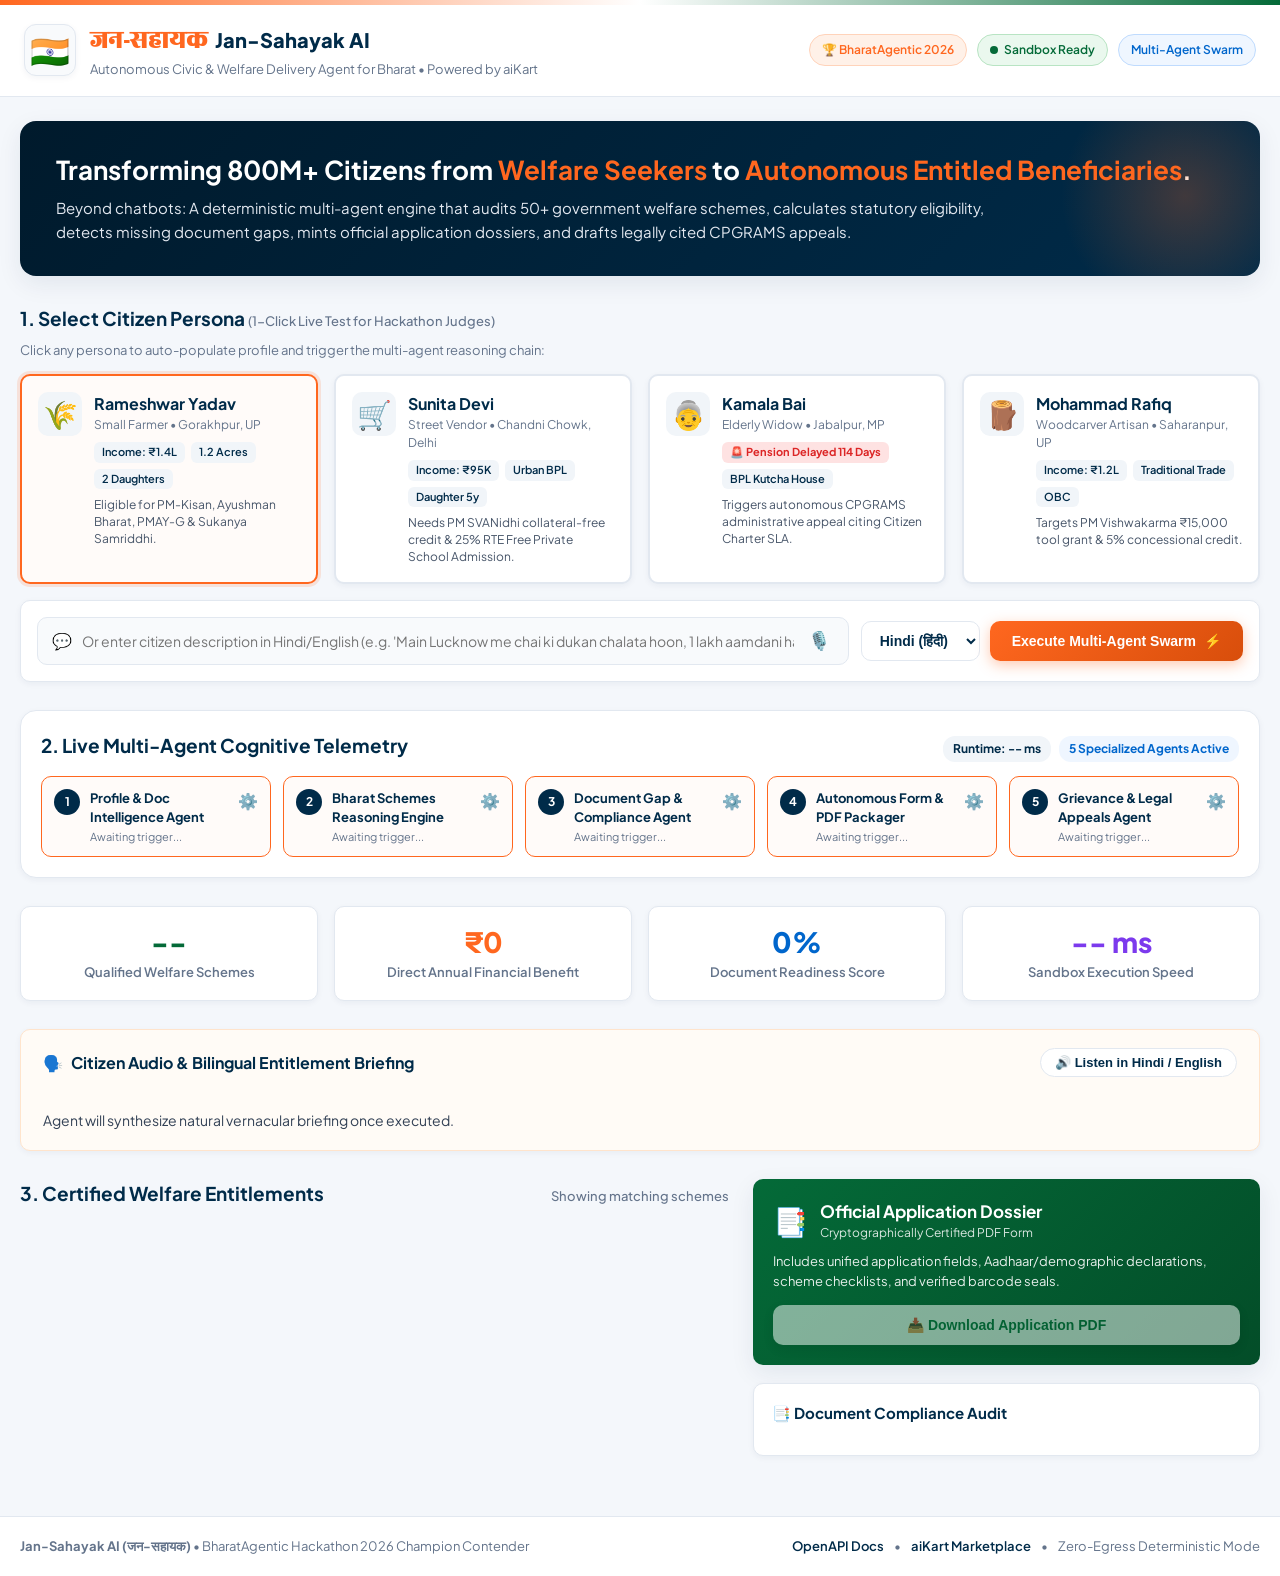
==== static/index.html @ ef77493a "Initial commit: Jan-Sahayak AI - BharatAgentic Hackathon 2026 Champion Submission" ====
<!DOCTYPE html>
<html lang="en">
<head>
  <meta charset="UTF-8" />
  <meta name="viewport" content="width=device-width, initial-scale=1.0" />
  <title>Jan-Sahayak AI (जन-सहायक) — Autonomous Civic & Welfare Agent</title>
  <link rel="preconnect" href="https://fonts.googleapis.com">
  <link rel="preconnect" href="https://fonts.gstatic.com" crossorigin>
  <link href="https://fonts.googleapis.com/css2?family=Plus+Jakarta+Sans:wght@300;400;500;600;700;800&family=Rozha+One&display=swap" rel="stylesheet">
  <link rel="stylesheet" href="/static/style.css" />
</head>
<body>
  <!-- Sovereign Top Banner -->
  <div class="tricolor-strip"></div>
  
  <header class="app-header">
    <div class="header-container">
      <div class="brand">
        <div class="emblem-badge">🇮🇳</div>
        <div>
          <div class="brand-title">
            <span class="hindi-highlight">जन-सहायक</span>
            <span class="eng-highlight">Jan-Sahayak AI</span>
          </div>
          <p class="brand-subtitle">Autonomous Civic & Welfare Delivery Agent for Bharat • Powered by aiKart</p>
        </div>
      </div>

      <div class="header-badges">
        <span class="badge badge-accent">🏆 BharatAgentic 2026</span>
        <span class="badge badge-success"><span class="dot-pulse"></span> Sandbox Ready</span>
        <span class="badge badge-outline">Multi-Agent Swarm</span>
      </div>
    </div>
  </header>

  <main class="main-container">
    <!-- Top Hero Banner -->
    <section class="hero-section">
      <div class="hero-content">
        <h1>Transforming 800M+ Citizens from <em>Welfare Seekers</em> to <em>Autonomous Entitled Beneficiaries</em>.</h1>
        <p>Beyond chatbots: A deterministic multi-agent engine that audits 50+ government welfare schemes, calculates statutory eligibility, detects missing document gaps, mints official application dossiers, and drafts legally cited CPGRAMS appeals.</p>
      </div>
    </section>

    <!-- Interactive Persona Selector Deck -->
    <section class="persona-section">
      <div class="section-title-wrap">
        <h2>1. Select Citizen Persona <span class="sub-label">(1-Click Live Test for Hackathon Judges)</span></h2>
        <span class="hint">Click any persona to auto-populate profile and trigger the multi-agent reasoning chain:</span>
      </div>

      <div class="persona-grid" id="personaGrid">
        <div class="persona-card active" data-id="rameshwar_farmer">
          <div class="persona-icon">🌾</div>
          <div class="persona-info">
            <div class="persona-name">Rameshwar Yadav</div>
            <div class="persona-meta">Small Farmer • Gorakhpur, UP</div>
            <div class="persona-tags">
              <span class="tag">Income: ₹1.4L</span>
              <span class="tag">1.2 Acres</span>
              <span class="tag">2 Daughters</span>
            </div>
            <p class="persona-desc">Eligible for PM-Kisan, Ayushman Bharat, PMAY-G & Sukanya Samriddhi.</p>
          </div>
        </div>

        <div class="persona-card" data-id="sunita_street_vendor">
          <div class="persona-icon">🛒</div>
          <div class="persona-info">
            <div class="persona-name">Sunita Devi</div>
            <div class="persona-meta">Street Vendor • Chandni Chowk, Delhi</div>
            <div class="persona-tags">
              <span class="tag">Income: ₹95K</span>
              <span class="tag">Urban BPL</span>
              <span class="tag">Daughter 5y</span>
            </div>
            <p class="persona-desc">Needs PM SVANidhi collateral-free credit & 25% RTE Free Private School Admission.</p>
          </div>
        </div>

        <div class="persona-card" data-id="kamala_widow">
          <div class="persona-icon">👵</div>
          <div class="persona-info">
            <div class="persona-name">Kamala Bai</div>
            <div class="persona-meta">Elderly Widow • Jabalpur, MP</div>
            <div class="persona-tags">
              <span class="tag alert-tag">🚨 Pension Delayed 114 Days</span>
              <span class="tag">BPL Kutcha House</span>
            </div>
            <p class="persona-desc">Triggers autonomous CPGRAMS administrative appeal citing Citizen Charter SLA.</p>
          </div>
        </div>

        <div class="persona-card" data-id="rafiq_artisan">
          <div class="persona-icon">🪵</div>
          <div class="persona-info">
            <div class="persona-name">Mohammad Rafiq</div>
            <div class="persona-meta">Woodcarver Artisan • Saharanpur, UP</div>
            <div class="persona-tags">
              <span class="tag">Income: ₹1.2L</span>
              <span class="tag">Traditional Trade</span>
              <span class="tag">OBC</span>
            </div>
            <p class="persona-desc">Targets PM Vishwakarma ₹15,000 tool grant & 5% concessional credit.</p>
          </div>
        </div>
      </div>

      <!-- Custom Query Bar -->
      <div class="custom-query-box">
        <div class="custom-input-wrap">
          <span class="input-icon">💬</span>
          <input type="text" id="customQueryInput" placeholder="Or enter citizen description in Hindi/English (e.g. 'Main Lucknow me chai ki dukan chalata hoon, 1 lakh aamdani hai...')" />
          <button id="voiceBtn" class="voice-btn" title="Speak in Hindi/English">🎙️</button>
        </div>
        <div class="action-btn-group">
          <select id="langSelect" class="lang-select">
            <option value="Hindi">Hindi (हिंदी)</option>
            <option value="English">English</option>
          </select>
          <button id="launchBtn" class="launch-btn">
            <span class="btn-text">Execute Multi-Agent Swarm</span>
            <span class="btn-icon">⚡</span>
          </button>
        </div>
      </div>
    </section>

    <!-- Real-time Agent Execution Visualizer -->
    <section class="agent-trace-section" id="traceSection">
      <div class="section-title-wrap">
        <h2>2. Live Multi-Agent Cognitive Telemetry</h2>
        <div class="trace-meta">
          <span id="runtimeBadge" class="runtime-badge">Runtime: -- ms</span>
          <span id="agentsCountBadge" class="runtime-badge badge-blue">5 Specialized Agents Active</span>
        </div>
      </div>

      <div class="agent-pipeline" id="agentPipeline">
        <div class="pipeline-step" id="step-1">
          <div class="step-num">1</div>
          <div class="step-body">
            <div class="step-title">Profile & Doc Intelligence Agent</div>
            <div class="step-desc">Awaiting trigger...</div>
          </div>
          <div class="step-status">⏳</div>
        </div>

        <div class="pipeline-step" id="step-2">
          <div class="step-num">2</div>
          <div class="step-body">
            <div class="step-title">Bharat Schemes Reasoning Engine</div>
            <div class="step-desc">Awaiting trigger...</div>
          </div>
          <div class="step-status">⏳</div>
        </div>

        <div class="pipeline-step" id="step-3">
          <div class="step-num">3</div>
          <div class="step-body">
            <div class="step-title">Document Gap & Compliance Agent</div>
            <div class="step-desc">Awaiting trigger...</div>
          </div>
          <div class="step-status">⏳</div>
        </div>

        <div class="pipeline-step" id="step-4">
          <div class="step-num">4</div>
          <div class="step-body">
            <div class="step-title">Autonomous Form & PDF Packager</div>
            <div class="step-desc">Awaiting trigger...</div>
          </div>
          <div class="step-status">⏳</div>
        </div>

        <div class="pipeline-step" id="step-5">
          <div class="step-num">5</div>
          <div class="step-body">
            <div class="step-title">Grievance & Legal Appeals Agent</div>
            <div class="step-desc">Awaiting trigger...</div>
          </div>
          <div class="step-status">⏳</div>
        </div>
      </div>
    </section>

    <!-- Key Metrics Ribbon -->
    <section class="metrics-ribbon" id="metricsRibbon">
      <div class="metric-card">
        <div class="metric-val text-green" id="metricSchemes">--</div>
        <div class="metric-lbl">Qualified Welfare Schemes</div>
      </div>
      <div class="metric-card">
        <div class="metric-val text-saffron" id="metricBenefits">₹0</div>
        <div class="metric-lbl">Direct Annual Financial Benefit</div>
      </div>
      <div class="metric-card">
        <div class="metric-val text-blue" id="metricReadiness">0%</div>
        <div class="metric-lbl">Document Readiness Score</div>
      </div>
      <div class="metric-card">
        <div class="metric-val text-purple" id="metricSpeed">-- ms</div>
        <div class="metric-lbl">Sandbox Execution Speed</div>
      </div>
    </section>

    <!-- Vernacular Audio & Summary Box -->
    <section class="summary-section" id="summarySection">
      <div class="summary-header">
        <div class="summary-title-wrap">
          <span class="summary-icon">🗣️</span>
          <h3>Citizen Audio & Bilingual Entitlement Briefing</h3>
        </div>
        <div class="audio-controls">
          <button id="speakBtn" class="speak-btn">🔊 Listen in Hindi / English</button>
        </div>
      </div>
      <div class="summary-body" id="summaryText">
        Agent will synthesize natural vernacular briefing once executed.
      </div>
    </section>

    <!-- Results Section: Schemes, Documents, and Dossier Action -->
    <section class="results-section" id="resultsSection">
      <!-- Left Column: Qualified Schemes -->
      <div class="results-left">
        <div class="section-title-wrap">
          <h2>3. Certified Welfare Entitlements</h2>
          <span class="sub-label" id="schemesFoundLabel">Showing matching schemes</span>
        </div>
        <div class="schemes-list" id="schemesList">
          <!-- Dynamic Scheme Cards injected here -->
        </div>
      </div>

      <!-- Right Column: Document Audit & Actions -->
      <div class="results-right">
        <!-- Official PDF Action Card -->
        <div class="dossier-card">
          <div class="dossier-header">
            <span class="dossier-icon">📑</span>
            <div>
              <h4>Official Application Dossier</h4>
              <p>Cryptographically Certified PDF Form</p>
            </div>
          </div>
          <p class="dossier-desc">Includes unified application fields, Aadhaar/demographic declarations, scheme checklists, and verified barcode seals.</p>
          <button id="downloadPdfBtn" class="download-pdf-btn" disabled>
            <span>📥 Download Application PDF</span>
          </button>
        </div>

        <!-- Document Gap Audit -->
        <div class="doc-audit-card">
          <h4>📑 Document Compliance Audit</h4>
          <div id="docAuditList" class="doc-audit-list">
            <!-- Dynamic Document rows -->
          </div>
        </div>

        <!-- Grievance Petition Card -->
        <div class="grievance-card" id="grievanceCard" style="display: none;">
          <div class="grievance-head">
            <span class="alert-icon">⚖️</span>
            <div>
              <h4 id="grievanceTitle">Statutory CPGRAMS Appeal</h4>
              <p id="grievanceSub">Citizen Charter Infraction Detected</p>
            </div>
          </div>
          <div class="grievance-content" id="grievanceText"></div>
          <div class="grievance-foot">
            <button id="copyGrievanceBtn" class="copy-btn">📋 Copy Legal Petition</button>
            <a href="https://pgportal.gov.in" target="_blank" class="portal-link">Open CPGRAMS Portal ↗</a>
          </div>
        </div>
      </div>
    </section>
  </main>

  <footer class="app-footer">
    <div class="footer-container">
      <div>
        <strong>Jan-Sahayak AI (जन-सहायक)</strong> • BharatAgentic Hackathon 2026 Champion Contender
      </div>
      <div class="footer-links">
        <a href="/docs" target="_blank">OpenAPI Docs</a>
        <span>•</span>
        <a href="https://aikart.co" target="_blank">aiKart Marketplace</a>
        <span>•</span>
        <span>Zero-Egress Deterministic Mode</span>
      </div>
    </div>
  </footer>

  <script src="/static/app.js"></script>
</body>
</html>
---- static/style.css ----
:root {
  --primary-navy: #002B49;
  --navy-dark: #001A2C;
  --saffron: #FF671F;
  --saffron-hover: #E55715;
  --green: #046A38;
  --green-light: #E8F5E9;
  --blue-accent: #0066CC;
  --bg-main: #F4F7FB;
  --bg-card: #FFFFFF;
  --border-color: #E2E8F0;
  --text-main: #1A202C;
  --text-muted: #64748B;
  --radius-lg: 16px;
  --radius-md: 10px;
  --shadow-sm: 0 2px 6px rgba(0, 43, 73, 0.05);
  --shadow-md: 0 8px 24px rgba(0, 43, 73, 0.08);
  --shadow-lg: 0 16px 36px rgba(0, 43, 73, 0.12);
}

* {
  box-sizing: border-box;
  margin: 0;
  padding: 0;
}

body {
  font-family: 'Plus Jakarta Sans', -apple-system, BlinkMacSystemFont, sans-serif;
  background-color: var(--bg-main);
  color: var(--text-main);
  line-height: 1.5;
  -webkit-font-smoothing: antialiased;
}

/* Sovereign Indian Tricolor Top Strip */
.tricolor-strip {
  height: 5px;
  width: 100%;
  background: linear-gradient(90deg, #FF671F 0%, #FFFFFF 50%, #046A38 100%);
  position: sticky;
  top: 0;
  z-index: 100;
}

/* App Header */
.app-header {
  background: #FFFFFF;
  border-bottom: 1px solid var(--border-color);
  padding: 16px 24px;
}

.header-container {
  max-width: 1280px;
  margin: 0 auto;
  display: flex;
  justify-content: space-between;
  align-items: center;
  flex-wrap: wrap;
  gap: 16px;
}

.brand {
  display: flex;
  align-items: center;
  gap: 14px;
}

.emblem-badge {
  font-size: 32px;
  background: #F8FAFC;
  width: 52px;
  height: 52px;
  border-radius: 12px;
  display: flex;
  align-items: center;
  justify-content: center;
  border: 1px solid var(--border-color);
  box-shadow: var(--shadow-sm);
}

.brand-title {
  display: flex;
  align-items: baseline;
  gap: 8px;
}

.hindi-highlight {
  font-family: 'Rozha One', serif;
  font-size: 26px;
  color: var(--saffron);
  font-weight: 700;
}

.eng-highlight {
  font-size: 20px;
  font-weight: 800;
  color: var(--primary-navy);
}

.brand-subtitle {
  font-size: 13px;
  color: var(--text-muted);
}

.header-badges {
  display: flex;
  gap: 10px;
  align-items: center;
}

.badge {
  font-size: 12px;
  font-weight: 600;
  padding: 6px 12px;
  border-radius: 20px;
  display: inline-flex;
  align-items: center;
  gap: 6px;
}

.badge-accent {
  background: #FFF1E8;
  color: var(--saffron);
  border: 1px solid #FFD3BA;
}

.badge-success {
  background: #EAF8EE;
  color: var(--green);
  border: 1px solid #B8E4C3;
}

.badge-outline {
  background: #EFF6FF;
  color: var(--blue-accent);
  border: 1px solid #BFDBFE;
}

.dot-pulse {
  width: 8px;
  height: 8px;
  border-radius: 50%;
  background: var(--green);
  display: inline-block;
  animation: pulse 1.8s infinite;
}

@keyframes pulse {
  0% { transform: scale(0.9); opacity: 0.7; }
  50% { transform: scale(1.3); opacity: 1; }
  100% { transform: scale(0.9); opacity: 0.7; }
}

/* Layout */
.main-container {
  max-width: 1280px;
  margin: 24px auto 60px;
  padding: 0 20px;
  display: flex;
  flex-direction: column;
  gap: 28px;
}

/* Hero Section */
.hero-section {
  background: linear-gradient(135deg, var(--navy-dark) 0%, var(--primary-navy) 100%);
  color: #FFFFFF;
  padding: 32px 36px;
  border-radius: var(--radius-lg);
  box-shadow: var(--shadow-md);
  position: relative;
  overflow: hidden;
}

.hero-section::after {
  content: "";
  position: absolute;
  top: -50px;
  right: -50px;
  width: 250px;
  height: 250px;
  background: radial-gradient(circle, rgba(255, 103, 31, 0.25) 0%, transparent 70%);
  border-radius: 50%;
}

.hero-content h1 {
  font-size: 26px;
  font-weight: 700;
  margin-bottom: 10px;
  line-height: 1.3;
}

.hero-content h1 em {
  font-style: normal;
  color: var(--saffron);
}

.hero-content p {
  font-size: 15px;
  color: #E2E8F0;
  max-width: 950px;
  line-height: 1.6;
}

/* Section Header */
.section-title-wrap {
  display: flex;
  justify-content: space-between;
  align-items: baseline;
  margin-bottom: 14px;
  flex-wrap: wrap;
  gap: 8px;
}

.section-title-wrap h2 {
  font-size: 19px;
  font-weight: 700;
  color: var(--primary-navy);
}

.sub-label {
  font-size: 13px;
  font-weight: 500;
  color: var(--text-muted);
}

.hint {
  width: 100%;
  font-size: 13px;
  color: var(--text-muted);
}

/* Persona Grid */
.persona-grid {
  display: grid;
  grid-template-columns: repeat(auto-fit, minmax(270px, 1fr));
  gap: 16px;
  margin-bottom: 16px;
}

.persona-card {
  background: var(--bg-card);
  border: 2px solid var(--border-color);
  border-radius: var(--radius-md);
  padding: 16px;
  cursor: pointer;
  transition: all 0.2s ease-in-out;
  display: flex;
  gap: 12px;
  box-shadow: var(--shadow-sm);
}

.persona-card:hover {
  transform: translateY(-2px);
  border-color: var(--saffron);
  box-shadow: var(--shadow-md);
}

.persona-card.active {
  border-color: var(--saffron);
  background: #FFFBF9;
  box-shadow: 0 0 0 3px rgba(255, 103, 31, 0.15);
}

.persona-icon {
  font-size: 28px;
  width: 44px;
  height: 44px;
  background: #F1F5F9;
  border-radius: 10px;
  display: flex;
  align-items: center;
  justify-content: center;
  flex-shrink: 0;
}

.persona-info {
  flex: 1;
}

.persona-name {
  font-size: 16px;
  font-weight: 700;
  color: var(--primary-navy);
}

.persona-meta {
  font-size: 12px;
  color: var(--text-muted);
  margin-bottom: 8px;
}

.persona-tags {
  display: flex;
  flex-wrap: wrap;
  gap: 6px;
  margin-bottom: 8px;
}

.tag {
  background: #F1F5F9;
  color: var(--primary-navy);
  font-size: 11px;
  font-weight: 600;
  padding: 2px 8px;
  border-radius: 6px;
}

.alert-tag {
  background: #FEE2E2;
  color: #DC2626;
  font-weight: 700;
}

.persona-desc {
  font-size: 12px;
  color: #475569;
  line-height: 1.4;
}

/* Custom Query Bar */
.custom-query-box {
  background: var(--bg-card);
  padding: 16px;
  border-radius: var(--radius-md);
  border: 1px solid var(--border-color);
  box-shadow: var(--shadow-sm);
  display: flex;
  flex-wrap: wrap;
  gap: 12px;
  align-items: center;
}

.custom-input-wrap {
  flex: 1;
  display: flex;
  align-items: center;
  background: #F8FAFC;
  border: 1px solid var(--border-color);
  border-radius: var(--radius-md);
  padding: 8px 14px;
  gap: 10px;
}

.custom-input-wrap input {
  border: none;
  background: transparent;
  width: 100%;
  font-size: 14px;
  outline: none;
  font-family: inherit;
}

.voice-btn {
  background: none;
  border: none;
  font-size: 18px;
  cursor: pointer;
  padding: 4px;
  border-radius: 6px;
}

.voice-btn:hover {
  background: #E2E8F0;
}

.action-btn-group {
  display: flex;
  gap: 10px;
}

.lang-select {
  padding: 10px 14px;
  font-size: 14px;
  font-weight: 600;
  border: 1px solid var(--border-color);
  border-radius: var(--radius-md);
  background: #FFFFFF;
  color: var(--primary-navy);
  cursor: pointer;
}

.launch-btn {
  background: linear-gradient(135deg, var(--saffron) 0%, #D84E0B 100%);
  color: #FFFFFF;
  border: none;
  padding: 10px 22px;
  font-size: 14px;
  font-weight: 700;
  border-radius: var(--radius-md);
  cursor: pointer;
  display: flex;
  align-items: center;
  gap: 8px;
  box-shadow: 0 4px 14px rgba(255, 103, 31, 0.35);
  transition: all 0.2s ease;
}

.launch-btn:hover {
  transform: translateY(-1px);
  box-shadow: 0 6px 18px rgba(255, 103, 31, 0.45);
}

/* Agent Pipeline Visualizer */
.agent-trace-section {
  background: var(--bg-card);
  padding: 20px;
  border-radius: var(--radius-lg);
  border: 1px solid var(--border-color);
  box-shadow: var(--shadow-sm);
}

.trace-meta {
  display: flex;
  gap: 8px;
}

.runtime-badge {
  background: #F1F5F9;
  color: var(--primary-navy);
  font-size: 12px;
  font-weight: 700;
  padding: 4px 10px;
  border-radius: 12px;
}

.badge-blue {
  background: #EFF6FF;
  color: var(--blue-accent);
}

.agent-pipeline {
  display: grid;
  grid-template-columns: repeat(auto-fit, minmax(210px, 1fr));
  gap: 12px;
}

.pipeline-step {
  background: #F8FAFC;
  border: 1px solid var(--border-color);
  border-radius: var(--radius-md);
  padding: 12px;
  display: flex;
  align-items: flex-start;
  gap: 10px;
  transition: all 0.2s ease;
}

.pipeline-step.step-completed {
  border-color: #B8E4C3;
  background: #F4FBF6;
}

.pipeline-step.step-running {
  border-color: var(--saffron);
  background: #FFFBF9;
  animation: glow 1.2s infinite alternate;
}

@keyframes glow {
  from { box-shadow: 0 0 2px rgba(255, 103, 31, 0.2); }
  to { box-shadow: 0 0 8px rgba(255, 103, 31, 0.5); }
}

.step-num {
  width: 26px;
  height: 26px;
  background: var(--primary-navy);
  color: #FFFFFF;
  font-size: 12px;
  font-weight: 700;
  border-radius: 50%;
  display: flex;
  align-items: center;
  justify-content: center;
  flex-shrink: 0;
}

.pipeline-step.step-completed .step-num {
  background: var(--green);
}

.step-body {
  flex: 1;
}

.step-title {
  font-size: 13px;
  font-weight: 700;
  color: var(--primary-navy);
}

.step-desc {
  font-size: 11px;
  color: var(--text-muted);
  line-height: 1.3;
  margin-top: 2px;
}

.step-status {
  font-size: 16px;
}

/* Metrics Ribbon */
.metrics-ribbon {
  display: grid;
  grid-template-columns: repeat(auto-fit, minmax(220px, 1fr));
  gap: 16px;
}

.metric-card {
  background: var(--bg-card);
  padding: 18px 20px;
  border-radius: var(--radius-md);
  border: 1px solid var(--border-color);
  box-shadow: var(--shadow-sm);
  text-align: center;
}

.metric-val {
  font-size: 28px;
  font-weight: 800;
  line-height: 1.2;
}

.text-green { color: var(--green); }
.text-saffron { color: var(--saffron); }
.text-blue { color: var(--blue-accent); }
.text-purple { color: #7C3AED; }

.metric-lbl {
  font-size: 13px;
  font-weight: 600;
  color: var(--text-muted);
  margin-top: 4px;
}

/* Summary Section */
.summary-section {
  background: #FFFBF6;
  border: 1px solid #FFE4CC;
  border-radius: var(--radius-md);
  padding: 18px 22px;
  box-shadow: var(--shadow-sm);
}

.summary-header {
  display: flex;
  justify-content: space-between;
  align-items: center;
  margin-bottom: 10px;
  flex-wrap: wrap;
  gap: 10px;
}

.summary-title-wrap {
  display: flex;
  align-items: center;
  gap: 8px;
}

.summary-title-wrap h3 {
  font-size: 16px;
  font-weight: 700;
  color: var(--primary-navy);
}

.speak-btn {
  background: #FFFFFF;
  border: 1px solid #E2E8F0;
  color: var(--primary-navy);
  font-size: 13px;
  font-weight: 600;
  padding: 6px 14px;
  border-radius: 20px;
  cursor: pointer;
  transition: all 0.2s ease;
}

.speak-btn:hover {
  background: #F1F5F9;
}

.summary-body {
  font-size: 14px;
  color: #334155;
  white-space: pre-line;
  line-height: 1.6;
}

/* Results Section */
.results-section {
  display: grid;
  grid-template-columns: 1.4fr 1fr;
  gap: 24px;
}

@media (max-width: 900px) {
  .results-section {
    grid-template-columns: 1fr;
  }
}

.schemes-list {
  display: flex;
  flex-direction: column;
  gap: 14px;
}

.scheme-card {
  background: var(--bg-card);
  border: 1px solid var(--border-color);
  border-radius: var(--radius-md);
  padding: 16px;
  box-shadow: var(--shadow-sm);
  transition: all 0.2s ease;
}

.scheme-card:hover {
  border-color: #CBD5E1;
  box-shadow: var(--shadow-md);
}

.scheme-top {
  display: flex;
  justify-content: space-between;
  align-items: flex-start;
  gap: 12px;
  margin-bottom: 8px;
}

.scheme-title {
  font-size: 16px;
  font-weight: 700;
  color: var(--primary-navy);
}

.scheme-hindi-title {
  font-size: 13px;
  color: var(--text-muted);
}

.score-badge {
  background: #EAF8EE;
  color: var(--green);
  font-size: 12px;
  font-weight: 700;
  padding: 4px 10px;
  border-radius: 12px;
  white-space: nowrap;
}

.scheme-benefit {
  background: #F8FAFC;
  border-left: 3px solid var(--green);
  padding: 8px 12px;
  font-size: 13px;
  font-weight: 600;
  color: var(--primary-navy);
  margin-bottom: 10px;
  border-radius: 0 6px 6px 0;
}

.scheme-trace {
  font-size: 12px;
  color: #475569;
  margin-bottom: 10px;
  line-height: 1.4;
}

.scheme-footer {
  display: flex;
  justify-content: space-between;
  align-items: center;
  font-size: 12px;
  color: var(--text-muted);
  border-top: 1px solid #F1F5F9;
  padding-top: 8px;
}

.scheme-portal-link {
  color: var(--blue-accent);
  text-decoration: none;
  font-weight: 600;
}

/* Right Column Cards */
.results-right {
  display: flex;
  flex-direction: column;
  gap: 18px;
}

.dossier-card {
  background: linear-gradient(135deg, #046A38 0%, #034D28 100%);
  color: #FFFFFF;
  padding: 20px;
  border-radius: var(--radius-md);
  box-shadow: var(--shadow-md);
}

.dossier-header {
  display: flex;
  align-items: center;
  gap: 12px;
  margin-bottom: 10px;
}

.dossier-icon {
  font-size: 28px;
}

.dossier-header h4 {
  font-size: 17px;
  font-weight: 700;
}

.dossier-header p {
  font-size: 12px;
  opacity: 0.85;
}

.dossier-desc {
  font-size: 13px;
  opacity: 0.9;
  line-height: 1.5;
  margin-bottom: 14px;
}

.download-pdf-btn {
  background: #FFFFFF;
  color: var(--green);
  border: none;
  width: 100%;
  padding: 12px;
  font-size: 14px;
  font-weight: 700;
  border-radius: var(--radius-md);
  cursor: pointer;
  transition: all 0.2s ease;
  box-shadow: 0 4px 10px rgba(0, 0, 0, 0.15);
}

.download-pdf-btn:disabled {
  opacity: 0.5;
  cursor: not-allowed;
}

.download-pdf-btn:not(:disabled):hover {
  background: #F1F5F9;
  transform: translateY(-1px);
}

/* Doc Audit Card */
.doc-audit-card {
  background: var(--bg-card);
  border: 1px solid var(--border-color);
  border-radius: var(--radius-md);
  padding: 18px;
  box-shadow: var(--shadow-sm);
}

.doc-audit-card h4 {
  font-size: 15px;
  font-weight: 700;
  color: var(--primary-navy);
  margin-bottom: 12px;
}

.doc-audit-list {
  display: flex;
  flex-direction: column;
  gap: 8px;
}

.doc-item {
  display: flex;
  justify-content: space-between;
  align-items: center;
  font-size: 13px;
  padding: 6px 10px;
  background: #F8FAFC;
  border-radius: 6px;
}

.doc-status-ok {
  color: var(--green);
  font-weight: 700;
  font-size: 12px;
}

.doc-status-missing {
  color: #DC2626;
  font-weight: 700;
  font-size: 12px;
}

/* Grievance Card */
.grievance-card {
  background: #FEF2F2;
  border: 1px solid #FECACA;
  border-radius: var(--radius-md);
  padding: 18px;
  box-shadow: var(--shadow-sm);
}

.grievance-head {
  display: flex;
  align-items: center;
  gap: 10px;
  margin-bottom: 10px;
}

.alert-icon {
  font-size: 24px;
}

.grievance-head h4 {
  font-size: 15px;
  font-weight: 700;
  color: #991B1B;
}

.grievance-head p {
  font-size: 12px;
  color: #B91C1C;
}

.grievance-content {
  background: #FFFFFF;
  border: 1px solid #FECACA;
  border-radius: 6px;
  padding: 10px;
  font-family: monospace;
  font-size: 11px;
  color: #1E293B;
  max-height: 180px;
  overflow-y: auto;
  white-space: pre-wrap;
  margin-bottom: 12px;
}

.grievance-foot {
  display: flex;
  justify-content: space-between;
  align-items: center;
}

.copy-btn {
  background: #DC2626;
  color: #FFFFFF;
  border: none;
  padding: 8px 14px;
  font-size: 12px;
  font-weight: 600;
  border-radius: 6px;
  cursor: pointer;
}

.copy-btn:hover {
  background: #B91C1C;
}

.portal-link {
  font-size: 12px;
  color: #991B1B;
  font-weight: 600;
  text-decoration: underline;
}

/* Footer */
.app-footer {
  background: #FFFFFF;
  border-top: 1px solid var(--border-color);
  padding: 20px;
  font-size: 13px;
  color: var(--text-muted);
}

.footer-container {
  max-width: 1280px;
  margin: 0 auto;
  display: flex;
  justify-content: space-between;
  align-items: center;
  flex-wrap: wrap;
  gap: 10px;
}

.footer-links {
  display: flex;
  gap: 10px;
  align-items: center;
}

.footer-links a {
  color: var(--primary-navy);
  text-decoration: none;
  font-weight: 600;
}
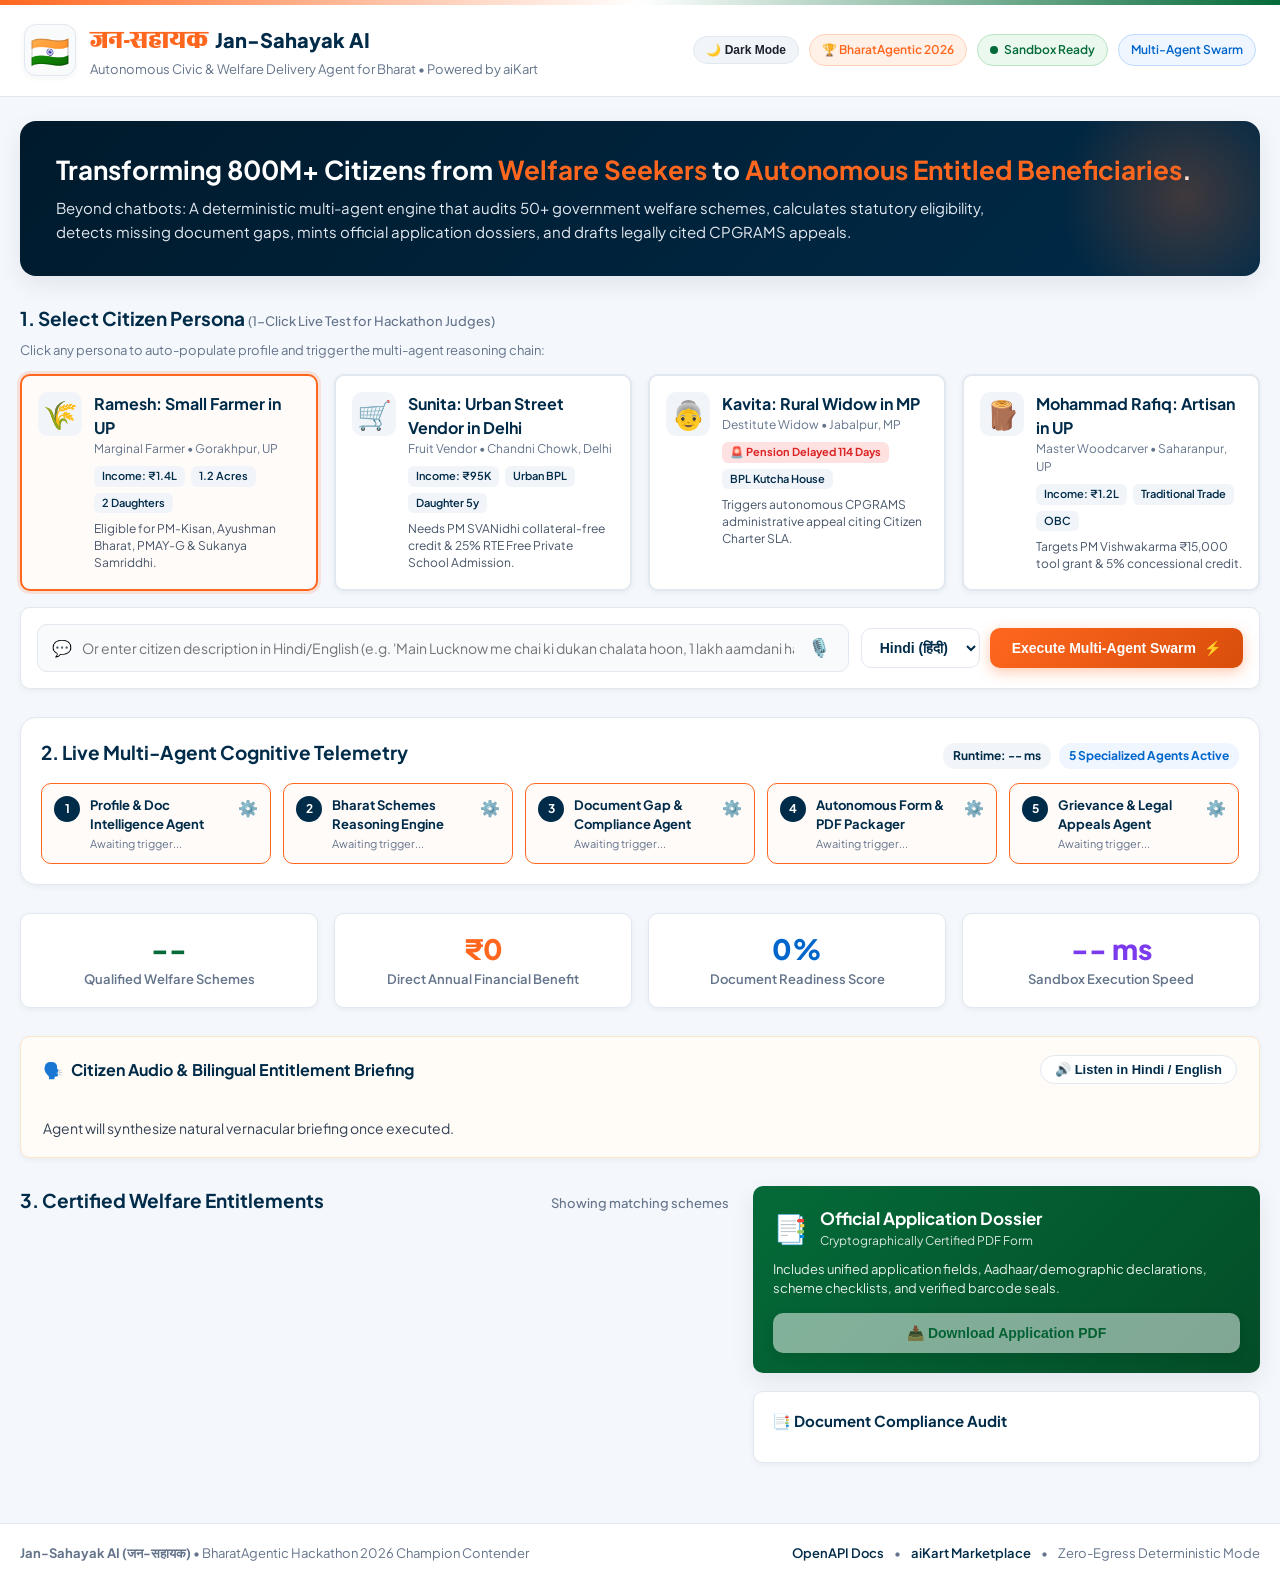
==== commit fc4da18b: "feat: Complete Phase 2-5 implementation including ReportLab QR PDF, Dark Mode, Telemetry Modal, Spee" ====
--- a/static/index.html
+++ b/static/index.html
@@ -27,6 +27,7 @@
       </div>
 
       <div class="header-badges">
+        <button id="themeToggleBtn" class="theme-toggle-btn" title="Toggle Dark/Light Mode">🌙 Dark Mode</button>
         <span class="badge badge-accent">🏆 BharatAgentic 2026</span>
         <span class="badge badge-success"><span class="dot-pulse"></span> Sandbox Ready</span>
         <span class="badge badge-outline">Multi-Agent Swarm</span>
@@ -54,8 +55,8 @@
         <div class="persona-card active" data-id="rameshwar_farmer">
           <div class="persona-icon">🌾</div>
           <div class="persona-info">
-            <div class="persona-name">Rameshwar Yadav</div>
-            <div class="persona-meta">Small Farmer • Gorakhpur, UP</div>
+            <div class="persona-name">Ramesh: Small Farmer in UP</div>
+            <div class="persona-meta">Marginal Farmer • Gorakhpur, UP</div>
             <div class="persona-tags">
               <span class="tag">Income: ₹1.4L</span>
               <span class="tag">1.2 Acres</span>
@@ -68,8 +69,8 @@
         <div class="persona-card" data-id="sunita_street_vendor">
           <div class="persona-icon">🛒</div>
           <div class="persona-info">
-            <div class="persona-name">Sunita Devi</div>
-            <div class="persona-meta">Street Vendor • Chandni Chowk, Delhi</div>
+            <div class="persona-name">Sunita: Urban Street Vendor in Delhi</div>
+            <div class="persona-meta">Fruit Vendor • Chandni Chowk, Delhi</div>
             <div class="persona-tags">
               <span class="tag">Income: ₹95K</span>
               <span class="tag">Urban BPL</span>
@@ -79,11 +80,11 @@
           </div>
         </div>
 
-        <div class="persona-card" data-id="kamala_widow">
+        <div class="persona-card" data-id="kavita_widow">
           <div class="persona-icon">👵</div>
           <div class="persona-info">
-            <div class="persona-name">Kamala Bai</div>
-            <div class="persona-meta">Elderly Widow • Jabalpur, MP</div>
+            <div class="persona-name">Kavita: Rural Widow in MP</div>
+            <div class="persona-meta">Destitute Widow • Jabalpur, MP</div>
             <div class="persona-tags">
               <span class="tag alert-tag">🚨 Pension Delayed 114 Days</span>
               <span class="tag">BPL Kutcha House</span>
@@ -95,8 +96,8 @@
         <div class="persona-card" data-id="rafiq_artisan">
           <div class="persona-icon">🪵</div>
           <div class="persona-info">
-            <div class="persona-name">Mohammad Rafiq</div>
-            <div class="persona-meta">Woodcarver Artisan • Saharanpur, UP</div>
+            <div class="persona-name">Mohammad Rafiq: Artisan in UP</div>
+            <div class="persona-meta">Master Woodcarver • Saharanpur, UP</div>
             <div class="persona-tags">
               <span class="tag">Income: ₹1.2L</span>
               <span class="tag">Traditional Trade</span>
@@ -293,6 +294,32 @@
     </div>
   </footer>
 
+  <!-- Agent Telemetry Inspection Modal -->
+  <div class="modal-backdrop" id="telemetryModal" style="display: none;">
+    <div class="modal-card">
+      <div class="modal-header">
+        <div class="modal-title-wrap">
+          <span class="modal-icon">🔍</span>
+          <h3 id="modalAgentName">Agent Cognitive Trace</h3>
+        </div>
+        <button class="modal-close-btn" id="modalCloseBtn">✕</button>
+      </div>
+      <div class="modal-body">
+        <div class="modal-meta-grid">
+          <div><strong>Agent Type:</strong> <span id="modalAgentType">--</span></div>
+          <div><strong>Latency:</strong> <span id="modalLatency">-- ms</span></div>
+          <div><strong>Status:</strong> <span id="modalStatus" class="status-pill">COMPLETED</span></div>
+        </div>
+        <div class="modal-section-title">Execution Context & Reasoning:</div>
+        <div class="modal-trace-box" id="modalTraceContent">--</div>
+        <div class="modal-section-title">Raw Telemetry Payload:</div>
+        <pre class="modal-json-box" id="modalJsonContent"></pre>
+      </div>
+    </div>
+  </div>
+
+  <audio id="ttsAudioPlayer" style="display: none;"></audio>
+
   <script src="/static/app.js"></script>
 </body>
 </html>
--- a/static/style.css
+++ b/static/style.css
@@ -18,6 +18,117 @@
   --shadow-lg: 0 16px 36px rgba(0, 43, 73, 0.12);
 }
 
+/* Dark Theme Overrides */
+body.theme-dark {
+  --bg-main: #07101E;
+  --bg-card: #0E1B2E;
+  --border-color: #1E2D44;
+  --text-main: #F8FAFC;
+  --text-muted: #94A3B8;
+  --navy-dark: #030A14;
+}
+
+body.theme-dark .app-header {
+  background: #091524;
+  border-bottom-color: #1E2D44;
+}
+
+body.theme-dark .pipeline-step {
+  background: #091524;
+  border-color: #1E2D44;
+}
+
+body.theme-dark .doc-item {
+  background: #091524;
+  color: #F8FAFC;
+}
+
+body.theme-dark .scheme-card {
+  background: #0E1B2E;
+  border-color: #1E2D44;
+}
+
+body.theme-dark .scheme-benefit {
+  background: #091524;
+  color: #F8FAFC;
+}
+
+body.theme-dark .scheme-trace {
+  color: #94A3B8;
+}
+
+body.theme-dark .summary-section {
+  background: #141E2E;
+  border-color: #253347;
+}
+
+body.theme-dark .summary-body {
+  color: #E2E8F0;
+}
+
+body.theme-dark .custom-query-box {
+  background: #0E1B2E;
+  border-color: #1E2D44;
+}
+
+body.theme-dark .custom-input-wrap {
+  background: #091524;
+  border-color: #1E2D44;
+  color: #F8FAFC;
+}
+
+body.theme-dark .custom-input-wrap input {
+  color: #F8FAFC;
+}
+
+body.theme-dark .lang-select {
+  background: #091524;
+  border-color: #1E2D44;
+  color: #F8FAFC;
+}
+
+body.theme-dark .emblem-badge {
+  background: #091524;
+  border-color: #1E2D44;
+}
+
+body.theme-dark .app-footer {
+  background: #091524;
+  border-top-color: #1E2D44;
+}
+
+body.theme-dark .modal-card {
+  background: #0E1B2E;
+  color: #F8FAFC;
+  border-color: #1E2D44;
+}
+
+body.theme-dark .modal-json-box {
+  background: #060D17;
+  color: #38BDF8;
+}
+
+.theme-toggle-btn {
+  background: #F1F5F9;
+  border: 1px solid var(--border-color);
+  padding: 6px 12px;
+  border-radius: 20px;
+  font-size: 12px;
+  font-weight: 700;
+  cursor: pointer;
+  color: var(--text-main);
+  transition: all 0.2s ease;
+}
+
+.theme-toggle-btn:hover {
+  background: #E2E8F0;
+}
+
+body.theme-dark .theme-toggle-btn {
+  background: #1E2D44;
+  color: #F8FAFC;
+}
+
 * {
   box-sizing: border-box;
   margin: 0;
@@ -898,3 +1009,123 @@
   text-decoration: none;
   font-weight: 600;
 }
+
+/* Telemetry Modal */
+.modal-backdrop {
+  position: fixed;
+  top: 0;
+  left: 0;
+  width: 100vw;
+  height: 100vh;
+  background: rgba(0, 0, 0, 0.65);
+  backdrop-filter: blur(4px);
+  z-index: 999;
+  display: flex;
+  align-items: center;
+  justify-content: center;
+  padding: 20px;
+}
+
+.modal-card {
+  background: #FFFFFF;
+  border-radius: var(--radius-lg);
+  max-width: 680px;
+  width: 100%;
+  max-height: 85vh;
+  display: flex;
+  flex-direction: column;
+  box-shadow: var(--shadow-lg);
+  border: 1px solid var(--border-color);
+  animation: modalIn 0.2s ease-out;
+}
+
+@keyframes modalIn {
+  from { opacity: 0; transform: scale(0.95); }
+  to { opacity: 1; transform: scale(1); }
+}
+
+.modal-header {
+  padding: 18px 24px;
+  border-bottom: 1px solid var(--border-color);
+  display: flex;
+  justify-content: space-between;
+  align-items: center;
+}
+
+.modal-title-wrap {
+  display: flex;
+  align-items: center;
+  gap: 10px;
+}
+
+.modal-title-wrap h3 {
+  font-size: 17px;
+  font-weight: 700;
+  color: var(--primary-navy);
+}
+
+.modal-close-btn {
+  background: none;
+  border: none;
+  font-size: 20px;
+  cursor: pointer;
+  color: var(--text-muted);
+}
+
+.modal-body {
+  padding: 20px 24px;
+  overflow-y: auto;
+}
+
+.modal-meta-grid {
+  display: grid;
+  grid-template-columns: repeat(3, 1fr);
+  gap: 12px;
+  background: #F8FAFC;
+  padding: 12px;
+  border-radius: var(--radius-md);
+  margin-bottom: 16px;
+  font-size: 13px;
+}
+
+body.theme-dark .modal-meta-grid {
+  background: #091524;
+}
+
+.status-pill {
+  color: var(--green);
+  font-weight: 700;
+}
+
+.modal-section-title {
+  font-size: 13px;
+  font-weight: 700;
+  color: var(--text-muted);
+  text-transform: uppercase;
+  margin-bottom: 6px;
+}
+
+.modal-trace-box {
+  background: #FFF8F4;
+  border-left: 3px solid var(--saffron);
+  padding: 10px 14px;
+  font-size: 13px;
+  margin-bottom: 16px;
+  border-radius: 0 6px 6px 0;
+  line-height: 1.5;
+}
+
+body.theme-dark .modal-trace-box {
+  background: #1C1917;
+}
+
+.modal-json-box {
+  background: #0F172A;
+  color: #38BDF8;
+  padding: 14px;
+  border-radius: var(--radius-md);
+  font-family: 'Courier New', Courier, monospace;
+  font-size: 12px;
+  overflow-x: auto;
+  max-height: 250px;
+}
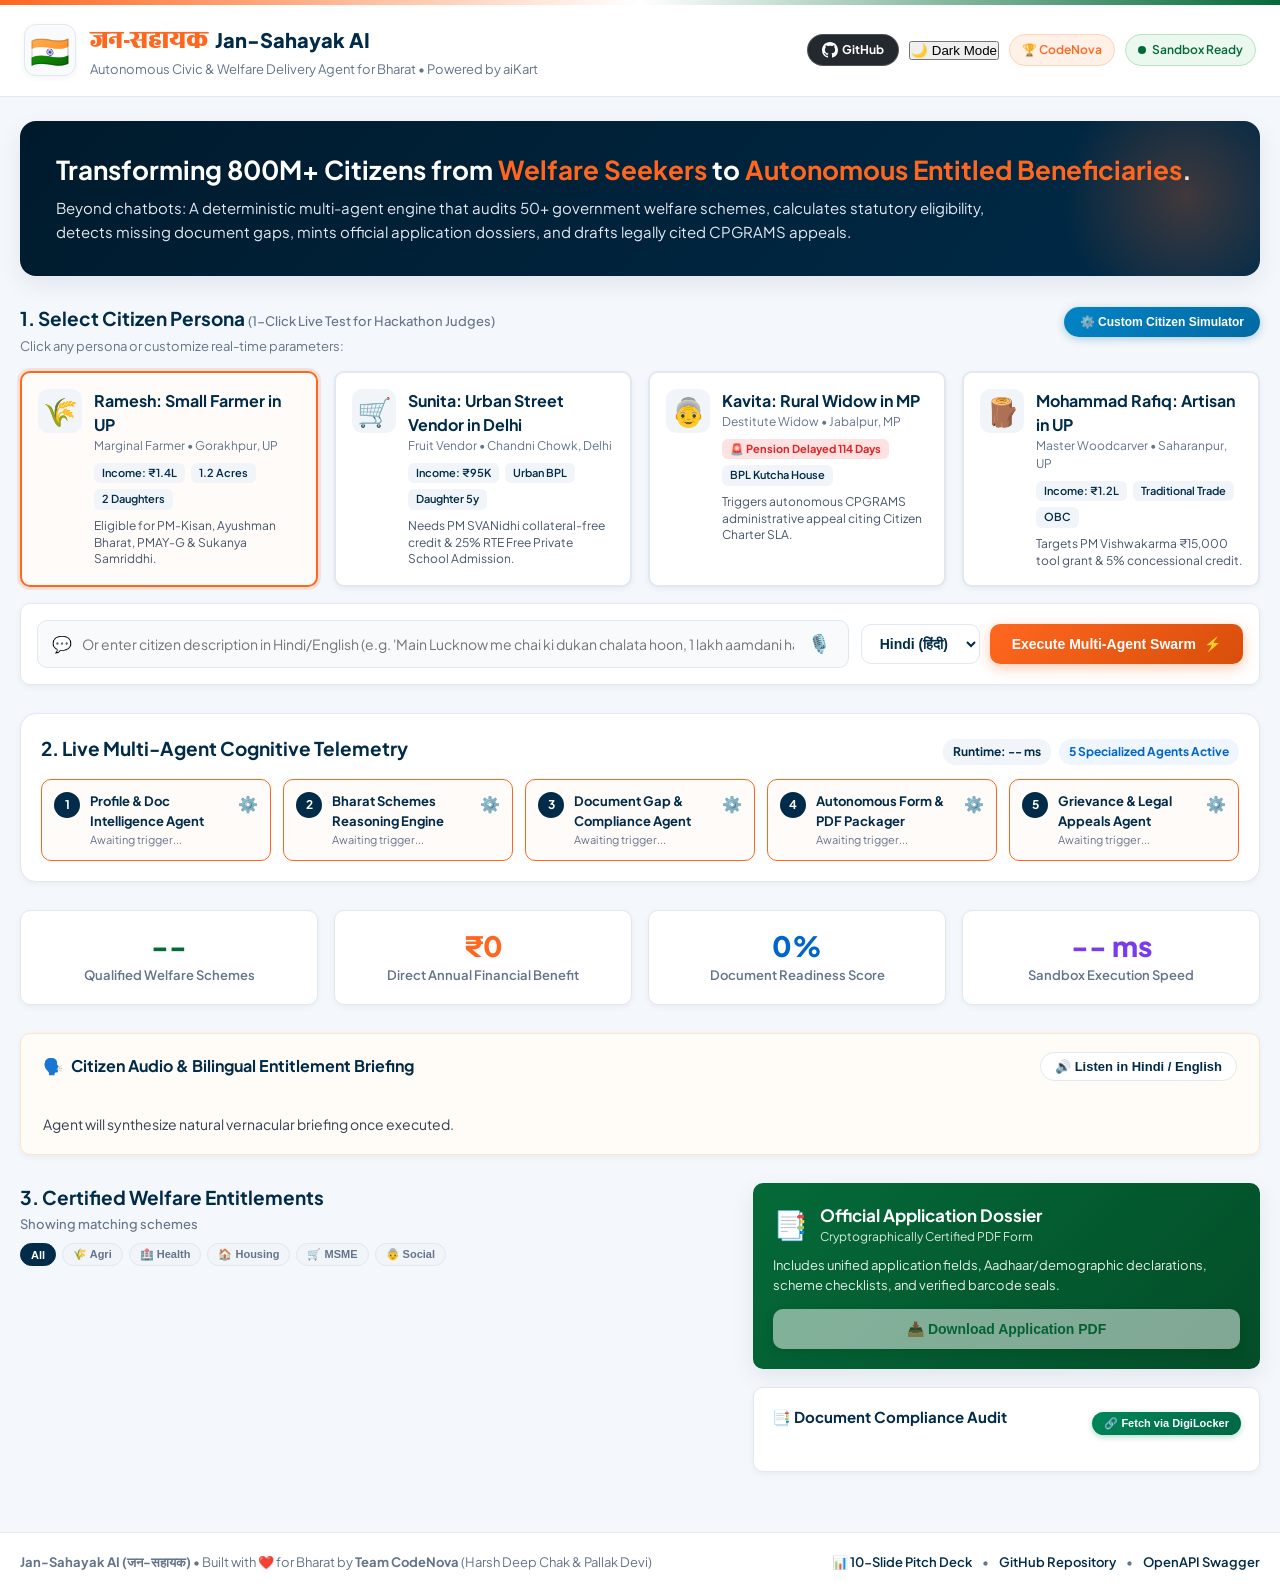
==== commit 5ad43092: "feat: Add dynamic profile customizer, category filters, DigiLocker simulation, deep-dive scheme moda" ====
--- a/static/index.html
+++ b/static/index.html
@@ -27,10 +27,13 @@
       </div>
 
       <div class="header-badges">
+        <a href="https://github.com/pyharshcodes/Bharat_Agentic_2026_Hackathon" target="_blank" class="github-btn" title="View Source on GitHub">
+          <svg height="16" viewBox="0 0 16 16" width="16" fill="currentColor" style="vertical-align: text-bottom; margin-right: 4px;"><path d="M8 0c4.42 0 8 3.58 8 8a8.013 8.013 0 0 1-5.45 7.59c-.4.08-.55-.17-.55-.38 0-.27.01-1.13.01-2.2 0-.75-.25-1.23-.54-1.48 1.78-.2 3.65-.88 3.65-3.95 0-.88-.31-1.59-.82-2.15.08-.2.36-1.02-.08-2.12 0 0-.67-.22-2.2.82-.64-.18-1.32-.27-2-.27-.68 0-1.36.09-2 .27-1.53-1.03-2.2-.82-2.2-.82-.44 1.1-.16 1.92-.08 2.12-.51.56-.82 1.28-.82 2.15 0 3.06 1.86 3.75 3.64 3.95-.23.2-.44.55-.51 1.07-.46.21-1.61.55-2.33-.66-.15-.24-.6-.83-1.23-.82-.67.01-.27.38.01.53.34.19.73.9.82 1.13.16.45.68 1.31 2.69.94 0 .67.01 1.3.01 1.49 0 .21-.15.45-.55.38A7.995 7.995 0 0 1 0 8c0-4.42 3.58-8 8-8Z"></path></svg>
+          GitHub
+        </a>
         <button id="themeToggleBtn" class="theme-toggle-btn" title="Toggle Dark/Light Mode">🌙 Dark Mode</button>
-        <span class="badge badge-accent">🏆 BharatAgentic 2026</span>
+        <span class="badge badge-accent">🏆 CodeNova</span>
         <span class="badge badge-success"><span class="dot-pulse"></span> Sandbox Ready</span>
-        <span class="badge badge-outline">Multi-Agent Swarm</span>
       </div>
     </div>
   </header>
@@ -47,8 +50,11 @@
     <!-- Interactive Persona Selector Deck -->
     <section class="persona-section">
       <div class="section-title-wrap">
-        <h2>1. Select Citizen Persona <span class="sub-label">(1-Click Live Test for Hackathon Judges)</span></h2>
-        <span class="hint">Click any persona to auto-populate profile and trigger the multi-agent reasoning chain:</span>
+        <div>
+          <h2>1. Select Citizen Persona <span class="sub-label">(1-Click Live Test for Hackathon Judges)</span></h2>
+          <span class="hint">Click any persona or customize real-time parameters:</span>
+        </div>
+        <button id="openCustomizerBtn" class="customizer-btn">⚙️ Custom Citizen Simulator</button>
       </div>
 
       <div class="persona-grid" id="personaGrid">
@@ -227,8 +233,18 @@
       <!-- Left Column: Qualified Schemes -->
       <div class="results-left">
         <div class="section-title-wrap">
-          <h2>3. Certified Welfare Entitlements</h2>
-          <span class="sub-label" id="schemesFoundLabel">Showing matching schemes</span>
+          <div>
+            <h2>3. Certified Welfare Entitlements</h2>
+            <span class="sub-label" id="schemesFoundLabel">Showing matching schemes</span>
+          </div>
+          <div class="category-filters" id="categoryFilters">
+            <button class="filter-chip active" data-cat="all">All</button>
+            <button class="filter-chip" data-cat="Agriculture">🌾 Agri</button>
+            <button class="filter-chip" data-cat="Healthcare">🏥 Health</button>
+            <button class="filter-chip" data-cat="Housing & Infrastructure">🏠 Housing</button>
+            <button class="filter-chip" data-cat="Financial Inclusion">🛒 MSME</button>
+            <button class="filter-chip" data-cat="Social Security">👵 Social</button>
+          </div>
         </div>
         <div class="schemes-list" id="schemesList">
           <!-- Dynamic Scheme Cards injected here -->
@@ -254,7 +270,10 @@
 
         <!-- Document Gap Audit -->
         <div class="doc-audit-card">
-          <h4>📑 Document Compliance Audit</h4>
+          <div class="doc-audit-head">
+            <h4>📑 Document Compliance Audit</h4>
+            <button id="digilockerFetchBtn" class="digilocker-btn" title="Simulate National DigiLocker Sync">🔗 Fetch via DigiLocker</button>
+          </div>
           <div id="docAuditList" class="doc-audit-list">
             <!-- Dynamic Document rows -->
           </div>
@@ -282,14 +301,14 @@
   <footer class="app-footer">
     <div class="footer-container">
       <div>
-        <strong>Jan-Sahayak AI (जन-सहायक)</strong> • BharatAgentic Hackathon 2026 Champion Contender
+        <strong>Jan-Sahayak AI (जन-सहायक)</strong> • Built with ❤️ for Bharat by <strong>Team CodeNova</strong> (Harsh Deep Chak & Pallak Devi)
       </div>
       <div class="footer-links">
-        <a href="/docs" target="_blank">OpenAPI Docs</a>
+        <a href="/static/pitch.html" target="_blank">📊 10-Slide Pitch Deck</a>
         <span>•</span>
-        <a href="https://aikart.co" target="_blank">aiKart Marketplace</a>
+        <a href="https://github.com/pyharshcodes/Bharat_Agentic_2026_Hackathon" target="_blank">GitHub Repository</a>
         <span>•</span>
-        <span>Zero-Egress Deterministic Mode</span>
+        <a href="/docs" target="_blank">OpenAPI Swagger</a>
       </div>
     </div>
   </footer>
@@ -318,6 +337,103 @@
     </div>
   </div>
 
+  <!-- Citizen Profile Customizer Modal -->
+  <div class="modal-backdrop" id="profileCustomizerModal" style="display: none;">
+    <div class="modal-card">
+      <div class="modal-header">
+        <div class="modal-title-wrap">
+          <span class="modal-icon">⚙️</span>
+          <h3>Dynamic Citizen Simulator (Live Agent Recalculation)</h3>
+        </div>
+        <button class="modal-close-btn" id="customizerCloseBtn">✕</button>
+      </div>
+      <div class="modal-body">
+        <p style="font-size:13px; color:var(--text-muted); margin-bottom:14px;">Adjust parameters below and click Execute to observe deterministic multi-agent reasoning in real time:</p>
+        <div class="form-grid">
+          <div class="form-group">
+            <label>Citizen Full Name:</label>
+            <input type="text" id="custName" value="Shyam Sundar Sharma" class="form-input" />
+          </div>
+          <div class="form-group">
+            <label>Age & Gender:</label>
+            <div style="display:flex; gap:8px;">
+              <input type="number" id="custAge" value="45" style="width:70px;" class="form-input" />
+              <select id="custGender" class="form-input" style="flex:1;">
+                <option value="Male">Male</option>
+                <option value="Female">Female</option>
+              </select>
+            </div>
+          </div>
+          <div class="form-group">
+            <label>State & Domicile:</label>
+            <select id="custState" class="form-input">
+              <option value="Uttar Pradesh">Uttar Pradesh</option>
+              <option value="Madhya Pradesh">Madhya Pradesh</option>
+              <option value="Delhi">Delhi</option>
+              <option value="Bihar">Bihar</option>
+              <option value="Maharashtra">Maharashtra</option>
+            </select>
+          </div>
+          <div class="form-group">
+            <label>Primary Occupation:</label>
+            <select id="custOccupation" class="form-input">
+              <option value="Farmer">Farmer (Agriculturalist)</option>
+              <option value="Street Vendor">Street Vendor (Hawker/Thelawala)</option>
+              <option value="Artisan">Artisan / Traditional Craftsman</option>
+              <option value="Unorganized Laborer">Daily Wage Laborer</option>
+              <option value="Unemployed">Low Income / General</option>
+            </select>
+          </div>
+          <div class="form-group">
+            <label>Annual Income (₹): <strong id="custIncomeVal">₹ 1,20,000</strong></label>
+            <input type="range" id="custIncome" min="30000" max="600000" step="10000" value="120000" class="form-range" />
+          </div>
+          <div class="form-group">
+            <label>Cultivable Land (Acres): <strong id="custLandVal">1.5 Acres</strong></label>
+            <input type="range" id="custLand" min="0" max="8" step="0.1" value="1.5" class="form-range" />
+          </div>
+          <div class="form-group">
+            <label>Social Category / Caste:</label>
+            <select id="custCaste" class="form-input">
+              <option value="OBC">OBC (Other Backward Class)</option>
+              <option value="SC">SC (Scheduled Caste)</option>
+              <option value="ST">ST (Scheduled Tribe)</option>
+              <option value="General">General / EWS</option>
+            </select>
+          </div>
+          <div class="form-group">
+            <label>Daughters Count (under 10y):</label>
+            <select id="custDaughters" class="form-input">
+              <option value="0">0 Daughters</option>
+              <option value="1">1 Daughter</option>
+              <option value="2" selected>2 Daughters</option>
+            </select>
+          </div>
+        </div>
+        <div style="margin-top:20px; display:flex; justify-content:flex-end; gap:10px;">
+          <button class="nav-btn" id="cancelCustomizerBtn">Cancel</button>
+          <button class="launch-btn" id="applyCustomizerBtn">⚡ Re-Audit with Custom Profile</button>
+        </div>
+      </div>
+    </div>
+  </div>
+
+  <!-- Scheme Detail Modal -->
+  <div class="modal-backdrop" id="schemeDetailModal" style="display: none;">
+    <div class="modal-card">
+      <div class="modal-header">
+        <div class="modal-title-wrap">
+          <span class="modal-icon">🏛️</span>
+          <h3 id="detailSchemeTitle">Scheme Title</h3>
+        </div>
+        <button class="modal-close-btn" id="schemeModalCloseBtn">✕</button>
+      </div>
+      <div class="modal-body" id="schemeModalBody">
+        <!-- Injected via JavaScript -->
+      </div>
+    </div>
+  </div>
+
   <audio id="ttsAudioPlayer" style="display: none;"></audio>
 
   <script src="/static/app.js"></script>
--- a/static/style.css
+++ b/static/style.css
@@ -108,25 +108,160 @@
   color: #38BDF8;
 }
 
-.theme-toggle-btn {
+.github-btn {
+  background: #24292F;
+  color: #FFFFFF;
+  text-decoration: none;
+  font-size: 12px;
+  font-weight: 700;
+  padding: 6px 14px;
+  border-radius: 20px;
+  display: inline-flex;
+  align-items: center;
+  transition: all 0.2s ease;
+  border: 1px solid rgba(255, 255, 255, 0.2);
+}
+
+.github-btn:hover {
+  background: #000000;
+  transform: translateY(-1px);
+}
+
+.customizer-btn {
+  background: linear-gradient(135deg, #0284C7 0%, #0369A1 100%);
+  color: #FFFFFF;
+  border: none;
+  font-size: 12px;
+  font-weight: 700;
+  padding: 8px 16px;
+  border-radius: 20px;
+  cursor: pointer;
+  box-shadow: 0 2px 8px rgba(3, 105, 161, 0.3);
+  transition: all 0.2s ease;
+}
+
+.customizer-btn:hover {
+  transform: translateY(-1px);
+  box-shadow: 0 4px 12px rgba(3, 105, 161, 0.45);
+}
+
+/* Category Filter Chips */
+.category-filters {
+  display: flex;
+  gap: 6px;
+  flex-wrap: wrap;
+}
+
+.filter-chip {
   background: #F1F5F9;
   border: 1px solid var(--border-color);
-  padding: 6px 12px;
-  border-radius: 20px;
-  font-size: 12px;
-  font-weight: 700;
+  color: var(--text-muted);
+  font-size: 11px;
+  font-weight: 700;
+  padding: 4px 10px;
+  border-radius: 12px;
   cursor: pointer;
+  transition: all 0.15s ease;
+}
+
+.filter-chip:hover {
+  background: #E2E8F0;
+  color: var(--primary-navy);
+}
+
+.filter-chip.active {
+  background: var(--primary-navy);
+  color: #FFFFFF;
+  border-color: var(--primary-navy);
+}
+
+body.theme-dark .filter-chip {
+  background: #091524;
+  border-color: #1E2D44;
+  color: #94A3B8;
+}
+
+body.theme-dark .filter-chip.active {
+  background: var(--saffron);
+  border-color: var(--saffron);
+  color: #FFFFFF;
+}
+
+/* DigiLocker Button */
+.doc-audit-head {
+  display: flex;
+  justify-content: space-between;
+  align-items: center;
+  margin-bottom: 12px;
+  flex-wrap: wrap;
+  gap: 8px;
+}
+
+.digilocker-btn {
+  background: linear-gradient(135deg, #00875A 0%, #006644 100%);
+  color: #FFFFFF;
+  border: none;
+  font-size: 11px;
+  font-weight: 700;
+  padding: 5px 12px;
+  border-radius: 16px;
+  cursor: pointer;
+  display: inline-flex;
+  align-items: center;
+  gap: 4px;
+  box-shadow: 0 2px 6px rgba(0, 135, 90, 0.3);
+  transition: all 0.2s ease;
+}
+
+.digilocker-btn:hover {
+  transform: translateY(-1px);
+  box-shadow: 0 4px 10px rgba(0, 135, 90, 0.45);
+}
+
+/* Form Grid for Customizer */
+.form-grid {
+  display: grid;
+  grid-template-columns: repeat(auto-fit, minmax(240px, 1fr));
+  gap: 14px;
+}
+
+.form-group {
+  display: flex;
+  flex-direction: column;
+  gap: 6px;
+}
+
+.form-group label {
+  font-size: 12px;
+  font-weight: 700;
+  color: var(--primary-navy);
+}
+
+body.theme-dark .form-group label {
+  color: #E2E8F0;
+}
+
+.form-input {
+  padding: 8px 12px;
+  border: 1px solid var(--border-color);
+  border-radius: var(--radius-md);
+  font-size: 13px;
+  background: #F8FAFC;
   color: var(--text-main);
-  transition: all 0.2s ease;
-}
-
-.theme-toggle-btn:hover {
-  background: #E2E8F0;
-}
-
-body.theme-dark .theme-toggle-btn {
-  background: #1E2D44;
+  outline: none;
+  font-family: inherit;
+}
+
+body.theme-dark .form-input {
+  background: #091524;
+  border-color: #1E2D44;
   color: #F8FAFC;
+}
+
+.form-range {
+  width: 100%;
+  accent-color: var(--saffron);
+  cursor: pointer;
 }
 
 * {
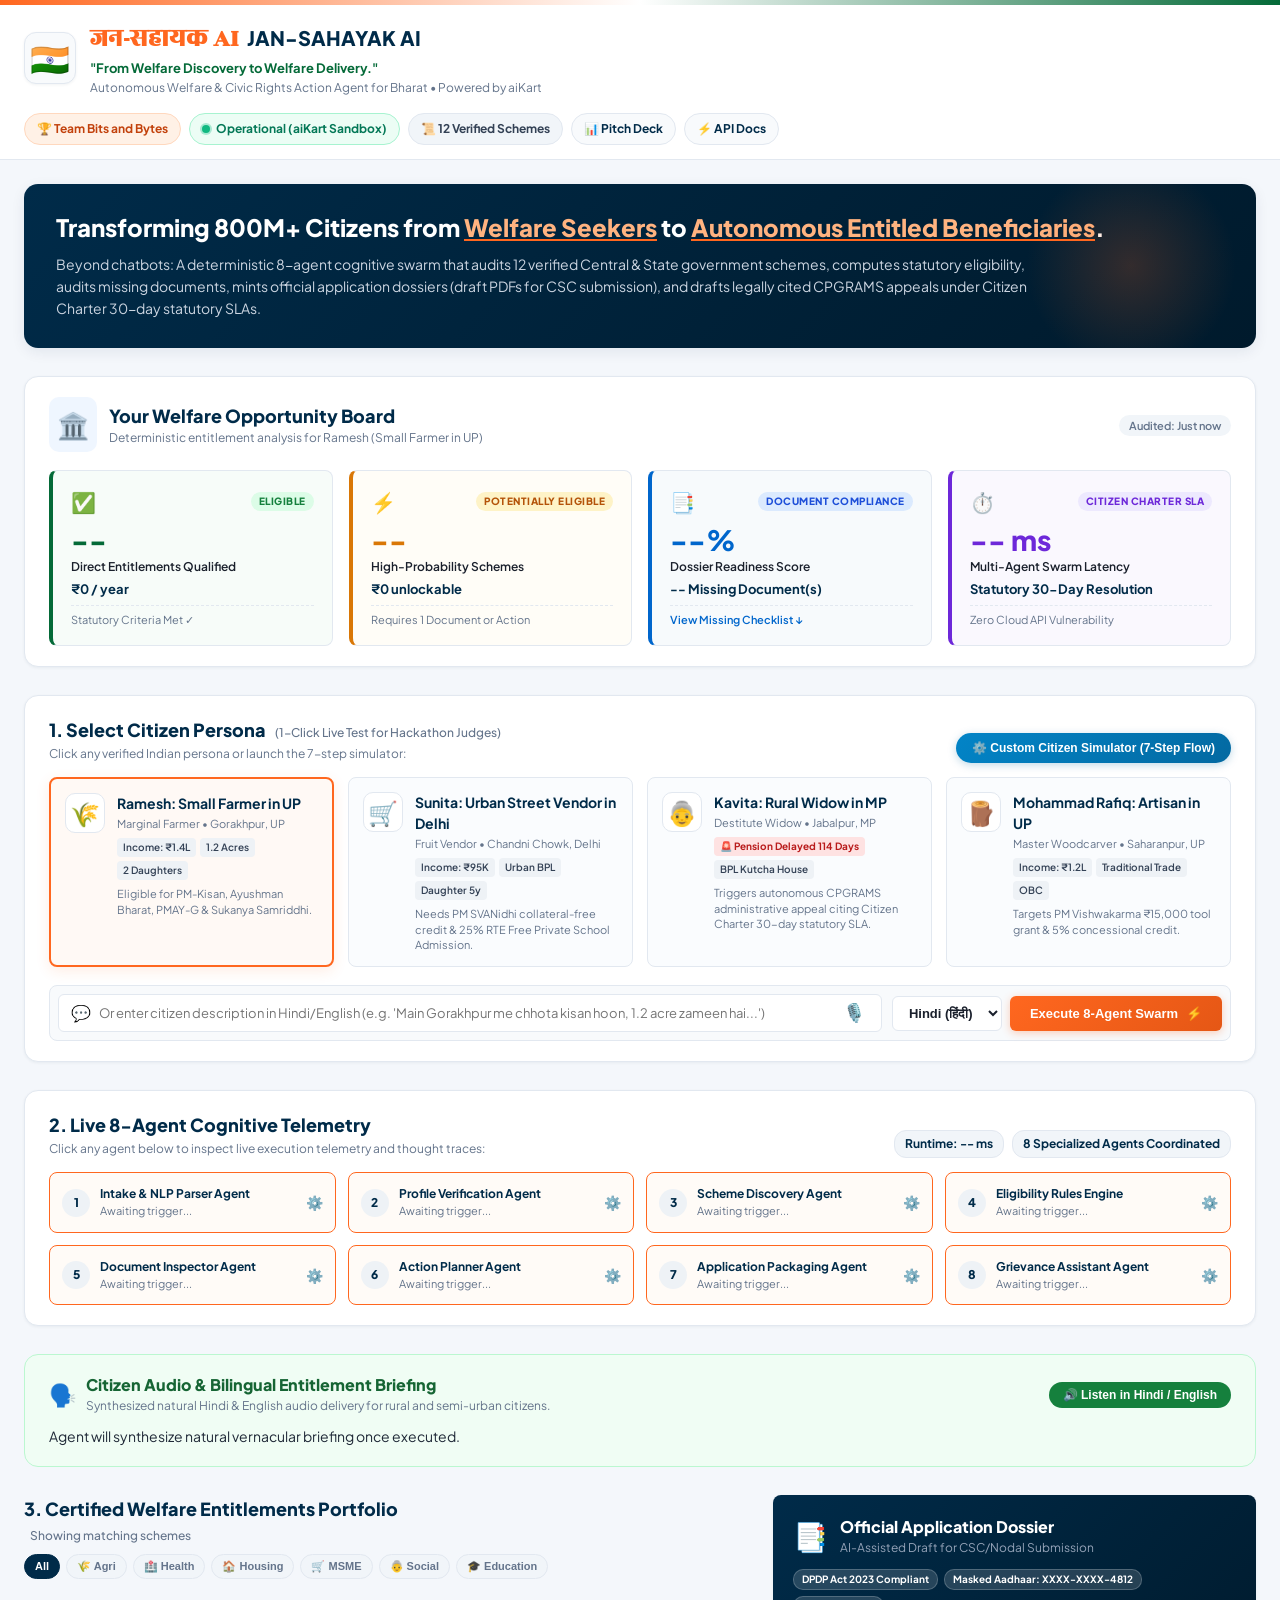
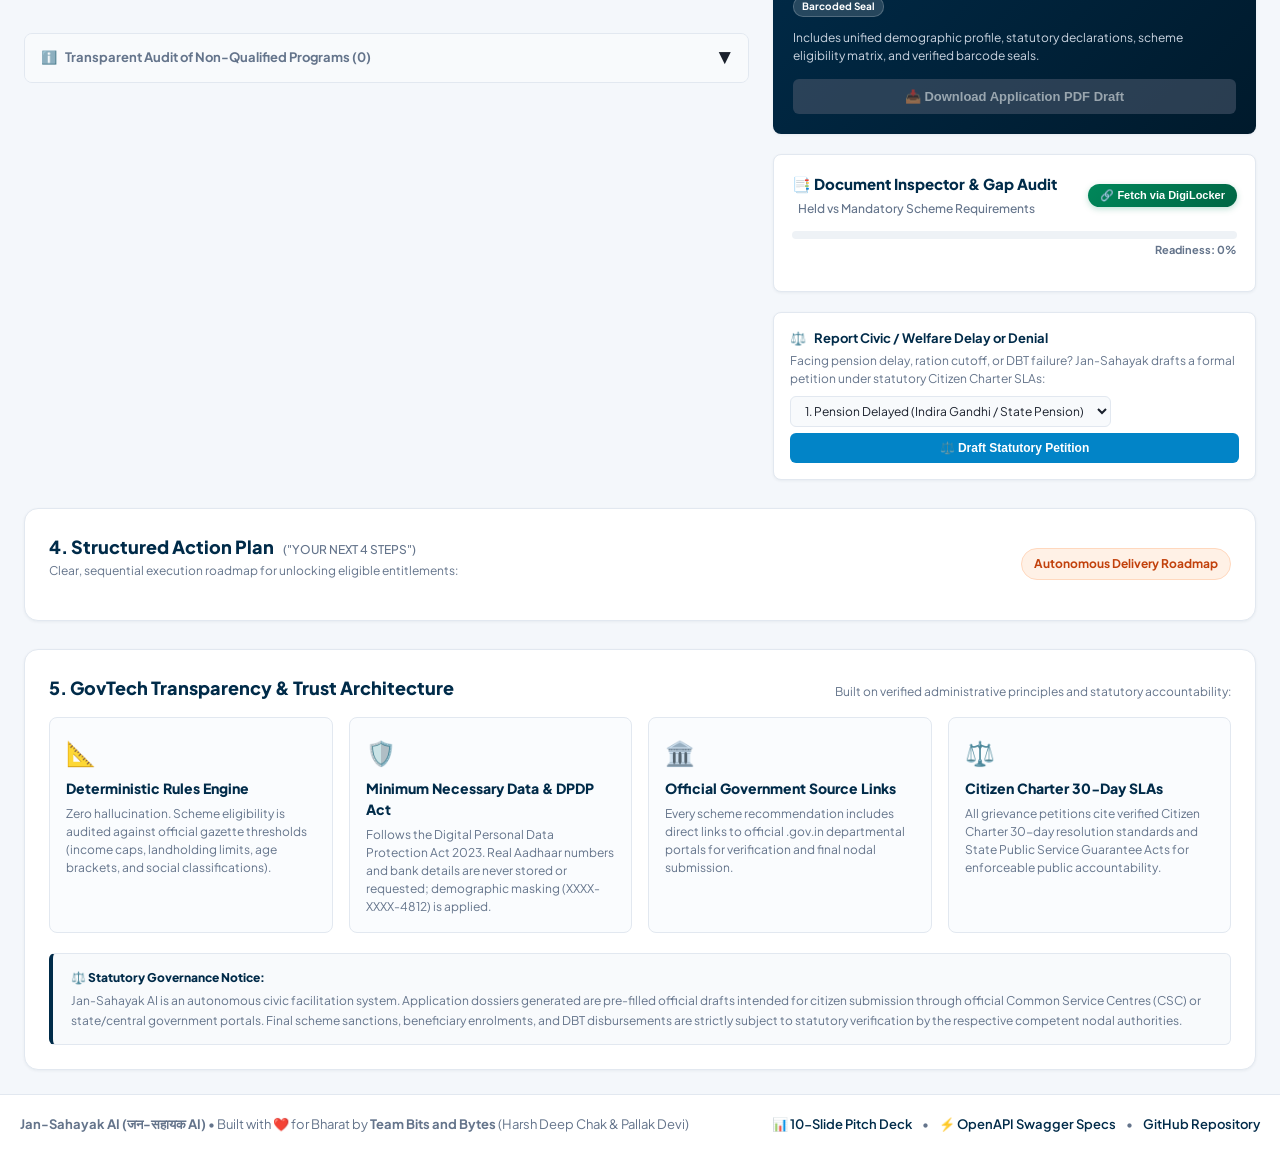
==== commit 95748492: "feat(govtech): transform Jan-Sahayak AI into production-grade autonomous welfare & civic rights plat" ====
--- a/static/index.html
+++ b/static/index.html
@@ -3,37 +3,37 @@
 <head>
   <meta charset="UTF-8" />
   <meta name="viewport" content="width=device-width, initial-scale=1.0" />
-  <title>Jan-Sahayak AI (जन-सहायक) — Autonomous Civic & Welfare Agent</title>
+  <title>Jan-Sahayak AI (जन-सहायक) — Autonomous Welfare & Civic Rights Action Agent for Bharat</title>
   <link rel="preconnect" href="https://fonts.googleapis.com">
   <link rel="preconnect" href="https://fonts.gstatic.com" crossorigin>
   <link href="https://fonts.googleapis.com/css2?family=Plus+Jakarta+Sans:wght@300;400;500;600;700;800&family=Rozha+One&display=swap" rel="stylesheet">
   <link rel="stylesheet" href="/static/style.css" />
 </head>
 <body>
-  <!-- Sovereign Top Banner -->
+  <!-- Sovereign Top Banner (Indian Tricolor Accent) -->
   <div class="tricolor-strip"></div>
   
+  <!-- App Header -->
   <header class="app-header">
     <div class="header-container">
       <div class="brand">
-        <div class="emblem-badge">🇮🇳</div>
+        <div class="emblem-badge" title="National Emblem of Bharat">🇮🇳</div>
         <div>
           <div class="brand-title">
-            <span class="hindi-highlight">जन-सहायक</span>
-            <span class="eng-highlight">Jan-Sahayak AI</span>
-          </div>
-          <p class="brand-subtitle">Autonomous Civic & Welfare Delivery Agent for Bharat • Powered by aiKart</p>
+            <span class="hindi-highlight">जन-सहायक AI</span>
+            <span class="eng-highlight">JAN-SAHAYAK AI</span>
+          </div>
+          <p class="brand-tagline">"From Welfare Discovery to Welfare Delivery."</p>
+          <p class="brand-subtitle">Autonomous Welfare & Civic Rights Action Agent for Bharat • Powered by aiKart</p>
         </div>
       </div>
 
       <div class="header-badges">
-        <a href="https://github.com/pyharshcodes/Bharat_Agentic_2026_Hackathon" target="_blank" class="github-btn" title="View Source on GitHub">
-          <svg height="16" viewBox="0 0 16 16" width="16" fill="currentColor" style="vertical-align: text-bottom; margin-right: 4px;"><path d="M8 0c4.42 0 8 3.58 8 8a8.013 8.013 0 0 1-5.45 7.59c-.4.08-.55-.17-.55-.38 0-.27.01-1.13.01-2.2 0-.75-.25-1.23-.54-1.48 1.78-.2 3.65-.88 3.65-3.95 0-.88-.31-1.59-.82-2.15.08-.2.36-1.02-.08-2.12 0 0-.67-.22-2.2.82-.64-.18-1.32-.27-2-.27-.68 0-1.36.09-2 .27-1.53-1.03-2.2-.82-2.2-.82-.44 1.1-.16 1.92-.08 2.12-.51.56-.82 1.28-.82 2.15 0 3.06 1.86 3.75 3.64 3.95-.23.2-.44.55-.51 1.07-.46.21-1.61.55-2.33-.66-.15-.24-.6-.83-1.23-.82-.67.01-.27.38.01.53.34.19.73.9.82 1.13.16.45.68 1.31 2.69.94 0 .67.01 1.3.01 1.49 0 .21-.15.45-.55.38A7.995 7.995 0 0 1 0 8c0-4.42 3.58-8 8-8Z"></path></svg>
-          GitHub
-        </a>
-        <button id="themeToggleBtn" class="theme-toggle-btn" title="Toggle Dark/Light Mode">🌙 Dark Mode</button>
-        <span class="badge badge-accent">🏆 CodeNova</span>
-        <span class="badge badge-success"><span class="dot-pulse"></span> Sandbox Ready</span>
+        <span class="badge badge-accent">🏆 Team Bits and Bytes</span>
+        <span class="badge badge-success"><span class="dot-pulse"></span> Operational (aiKart Sandbox)</span>
+        <span class="badge badge-neutral">📜 12 Verified Schemes</span>
+        <a href="/static/pitch.html" target="_blank" class="nav-link-btn" title="View 10-Slide Pitch Deck">📊 Pitch Deck</a>
+        <a href="/docs" target="_blank" class="nav-link-btn" title="OpenAPI Swagger Documentation">⚡ API Docs</a>
       </div>
     </div>
   </header>
@@ -43,7 +43,73 @@
     <section class="hero-section">
       <div class="hero-content">
         <h1>Transforming 800M+ Citizens from <em>Welfare Seekers</em> to <em>Autonomous Entitled Beneficiaries</em>.</h1>
-        <p>Beyond chatbots: A deterministic multi-agent engine that audits 50+ government welfare schemes, calculates statutory eligibility, detects missing document gaps, mints official application dossiers, and drafts legally cited CPGRAMS appeals.</p>
+        <p>Beyond chatbots: A deterministic 8-agent cognitive swarm that audits 12 verified Central & State government schemes, computes statutory eligibility, audits missing documents, mints official application dossiers (draft PDFs for CSC submission), and drafts legally cited CPGRAMS appeals under Citizen Charter 30-day statutory SLAs.</p>
+      </div>
+    </section>
+
+    <!-- Executive Dashboard: "Your Welfare Opportunity" -->
+    <section class="executive-dashboard" id="executiveDashboard">
+      <div class="dashboard-header">
+        <div class="dashboard-title-wrap">
+          <span class="dash-icon">🏛️</span>
+          <div>
+            <h3>Your Welfare Opportunity Board</h3>
+            <p id="dashboardCitizenSubtitle">Deterministic entitlement analysis for Ramesh (Small Farmer in UP)</p>
+          </div>
+        </div>
+        <div class="dashboard-actions">
+          <span class="timestamp-badge" id="lastAuditedBadge">Audited: Just now</span>
+        </div>
+      </div>
+
+      <div class="opportunity-grid">
+        <!-- Bucket 1: Eligible -->
+        <div class="opp-card opp-eligible">
+          <div class="opp-card-top">
+            <span class="opp-icon">✅</span>
+            <span class="opp-badge status-eligible-pill">ELIGIBLE</span>
+          </div>
+          <div class="opp-val" id="metricEligibleCount">--</div>
+          <div class="opp-lbl">Direct Entitlements Qualified</div>
+          <div class="opp-sub" id="metricEligibleValue">₹0 / year</div>
+          <div class="opp-foot">Statutory Criteria Met ✓</div>
+        </div>
+
+        <!-- Bucket 2: Potentially Eligible -->
+        <div class="opp-card opp-potential">
+          <div class="opp-card-top">
+            <span class="opp-icon">⚡</span>
+            <span class="opp-badge status-potential-pill">POTENTIALLY ELIGIBLE</span>
+          </div>
+          <div class="opp-val" id="metricPotentialCount">--</div>
+          <div class="opp-lbl">High-Probability Schemes</div>
+          <div class="opp-sub" id="metricPotentialValue">₹0 unlockable</div>
+          <div class="opp-foot">Requires 1 Document or Action</div>
+        </div>
+
+        <!-- Bucket 3: Document Compliance -->
+        <div class="opp-card opp-compliance">
+          <div class="opp-card-top">
+            <span class="opp-icon">📑</span>
+            <span class="opp-badge status-audit-pill">DOCUMENT COMPLIANCE</span>
+          </div>
+          <div class="opp-val" id="metricReadinessScore">--%</div>
+          <div class="opp-lbl">Dossier Readiness Score</div>
+          <div class="opp-sub" id="metricMissingDocsCount">-- Missing Document(s)</div>
+          <div class="opp-foot"><a href="#docAuditSection" class="jump-link">View Missing Checklist ↓</a></div>
+        </div>
+
+        <!-- Bucket 4: Execution Speed & SLA -->
+        <div class="opp-card opp-sla">
+          <div class="opp-card-top">
+            <span class="opp-icon">⏱️</span>
+            <span class="opp-badge status-sla-pill">CITIZEN CHARTER SLA</span>
+          </div>
+          <div class="opp-val" id="metricLatency">-- ms</div>
+          <div class="opp-lbl">Multi-Agent Swarm Latency</div>
+          <div class="opp-sub">Statutory 30-Day Resolution</div>
+          <div class="opp-foot">Zero Cloud API Vulnerability</div>
+        </div>
       </div>
     </section>
 
@@ -52,9 +118,9 @@
       <div class="section-title-wrap">
         <div>
           <h2>1. Select Citizen Persona <span class="sub-label">(1-Click Live Test for Hackathon Judges)</span></h2>
-          <span class="hint">Click any persona or customize real-time parameters:</span>
-        </div>
-        <button id="openCustomizerBtn" class="customizer-btn">⚙️ Custom Citizen Simulator</button>
+          <span class="hint">Click any verified Indian persona or launch the 7-step simulator:</span>
+        </div>
+        <button id="openCustomizerBtn" class="customizer-btn">⚙️ Custom Citizen Simulator (7-Step Flow)</button>
       </div>
 
       <div class="persona-grid" id="personaGrid">
@@ -95,7 +161,7 @@
               <span class="tag alert-tag">🚨 Pension Delayed 114 Days</span>
               <span class="tag">BPL Kutcha House</span>
             </div>
-            <p class="persona-desc">Triggers autonomous CPGRAMS administrative appeal citing Citizen Charter SLA.</p>
+            <p class="persona-desc">Triggers autonomous CPGRAMS administrative appeal citing Citizen Charter 30-day statutory SLA.</p>
           </div>
         </div>
 
@@ -118,7 +184,7 @@
       <div class="custom-query-box">
         <div class="custom-input-wrap">
           <span class="input-icon">💬</span>
-          <input type="text" id="customQueryInput" placeholder="Or enter citizen description in Hindi/English (e.g. 'Main Lucknow me chai ki dukan chalata hoon, 1 lakh aamdani hai...')" />
+          <input type="text" id="customQueryInput" placeholder="Or enter citizen description in Hindi/English (e.g. 'Main Gorakhpur me chhota kisan hoon, 1.2 acre zameen hai...')" />
           <button id="voiceBtn" class="voice-btn" title="Speak in Hindi/English">🎙️</button>
         </div>
         <div class="action-btn-group">
@@ -127,88 +193,98 @@
             <option value="English">English</option>
           </select>
           <button id="launchBtn" class="launch-btn">
-            <span class="btn-text">Execute Multi-Agent Swarm</span>
+            <span class="btn-text">Execute 8-Agent Swarm</span>
             <span class="btn-icon">⚡</span>
           </button>
         </div>
       </div>
     </section>
 
-    <!-- Real-time Agent Execution Visualizer -->
+    <!-- Real-time 8-Agent Cognitive Visualizer -->
     <section class="agent-trace-section" id="traceSection">
       <div class="section-title-wrap">
-        <h2>2. Live Multi-Agent Cognitive Telemetry</h2>
+        <div>
+          <h2>2. Live 8-Agent Cognitive Telemetry</h2>
+          <span class="hint">Click any agent below to inspect live execution telemetry and thought traces:</span>
+        </div>
         <div class="trace-meta">
           <span id="runtimeBadge" class="runtime-badge">Runtime: -- ms</span>
-          <span id="agentsCountBadge" class="runtime-badge badge-blue">5 Specialized Agents Active</span>
+          <span id="agentsCountBadge" class="runtime-badge badge-blue">8 Specialized Agents Coordinated</span>
         </div>
       </div>
 
       <div class="agent-pipeline" id="agentPipeline">
-        <div class="pipeline-step" id="step-1">
+        <div class="pipeline-step" id="step-1" data-step="1">
           <div class="step-num">1</div>
           <div class="step-body">
-            <div class="step-title">Profile & Doc Intelligence Agent</div>
+            <div class="step-title">Intake & NLP Parser Agent</div>
             <div class="step-desc">Awaiting trigger...</div>
           </div>
           <div class="step-status">⏳</div>
         </div>
 
-        <div class="pipeline-step" id="step-2">
+        <div class="pipeline-step" id="step-2" data-step="2">
           <div class="step-num">2</div>
           <div class="step-body">
-            <div class="step-title">Bharat Schemes Reasoning Engine</div>
+            <div class="step-title">Profile Verification Agent</div>
             <div class="step-desc">Awaiting trigger...</div>
           </div>
           <div class="step-status">⏳</div>
         </div>
 
-        <div class="pipeline-step" id="step-3">
+        <div class="pipeline-step" id="step-3" data-step="3">
           <div class="step-num">3</div>
           <div class="step-body">
-            <div class="step-title">Document Gap & Compliance Agent</div>
+            <div class="step-title">Scheme Discovery Agent</div>
             <div class="step-desc">Awaiting trigger...</div>
           </div>
           <div class="step-status">⏳</div>
         </div>
 
-        <div class="pipeline-step" id="step-4">
+        <div class="pipeline-step" id="step-4" data-step="4">
           <div class="step-num">4</div>
           <div class="step-body">
-            <div class="step-title">Autonomous Form & PDF Packager</div>
+            <div class="step-title">Eligibility Rules Engine</div>
             <div class="step-desc">Awaiting trigger...</div>
           </div>
           <div class="step-status">⏳</div>
         </div>
 
-        <div class="pipeline-step" id="step-5">
+        <div class="pipeline-step" id="step-5" data-step="5">
           <div class="step-num">5</div>
           <div class="step-body">
-            <div class="step-title">Grievance & Legal Appeals Agent</div>
+            <div class="step-title">Document Inspector Agent</div>
             <div class="step-desc">Awaiting trigger...</div>
           </div>
           <div class="step-status">⏳</div>
         </div>
-      </div>
-    </section>
-
-    <!-- Key Metrics Ribbon -->
-    <section class="metrics-ribbon" id="metricsRibbon">
-      <div class="metric-card">
-        <div class="metric-val text-green" id="metricSchemes">--</div>
-        <div class="metric-lbl">Qualified Welfare Schemes</div>
-      </div>
-      <div class="metric-card">
-        <div class="metric-val text-saffron" id="metricBenefits">₹0</div>
-        <div class="metric-lbl">Direct Annual Financial Benefit</div>
-      </div>
-      <div class="metric-card">
-        <div class="metric-val text-blue" id="metricReadiness">0%</div>
-        <div class="metric-lbl">Document Readiness Score</div>
-      </div>
-      <div class="metric-card">
-        <div class="metric-val text-purple" id="metricSpeed">-- ms</div>
-        <div class="metric-lbl">Sandbox Execution Speed</div>
+
+        <div class="pipeline-step" id="step-6" data-step="6">
+          <div class="step-num">6</div>
+          <div class="step-body">
+            <div class="step-title">Action Planner Agent</div>
+            <div class="step-desc">Awaiting trigger...</div>
+          </div>
+          <div class="step-status">⏳</div>
+        </div>
+
+        <div class="pipeline-step" id="step-7" data-step="7">
+          <div class="step-num">7</div>
+          <div class="step-body">
+            <div class="step-title">Application Packaging Agent</div>
+            <div class="step-desc">Awaiting trigger...</div>
+          </div>
+          <div class="step-status">⏳</div>
+        </div>
+
+        <div class="pipeline-step" id="step-8" data-step="8">
+          <div class="step-num">8</div>
+          <div class="step-body">
+            <div class="step-title">Grievance Assistant Agent</div>
+            <div class="step-desc">Awaiting trigger...</div>
+          </div>
+          <div class="step-status">⏳</div>
+        </div>
       </div>
     </section>
 
@@ -217,7 +293,10 @@
       <div class="summary-header">
         <div class="summary-title-wrap">
           <span class="summary-icon">🗣️</span>
-          <h3>Citizen Audio & Bilingual Entitlement Briefing</h3>
+          <div>
+            <h3>Citizen Audio & Bilingual Entitlement Briefing</h3>
+            <p style="font-size:12px; color:var(--text-muted); margin:0;">Synthesized natural Hindi & English audio delivery for rural and semi-urban citizens.</p>
+          </div>
         </div>
         <div class="audio-controls">
           <button id="speakBtn" class="speak-btn">🔊 Listen in Hindi / English</button>
@@ -230,11 +309,11 @@
 
     <!-- Results Section: Schemes, Documents, and Dossier Action -->
     <section class="results-section" id="resultsSection">
-      <!-- Left Column: Qualified Schemes -->
+      <!-- Left Column: Qualified Schemes Portfolio -->
       <div class="results-left">
         <div class="section-title-wrap">
           <div>
-            <h2>3. Certified Welfare Entitlements</h2>
+            <h2>3. Certified Welfare Entitlements Portfolio</h2>
             <span class="sub-label" id="schemesFoundLabel">Showing matching schemes</span>
           </div>
           <div class="category-filters" id="categoryFilters">
@@ -244,10 +323,26 @@
             <button class="filter-chip" data-cat="Housing & Infrastructure">🏠 Housing</button>
             <button class="filter-chip" data-cat="Financial Inclusion">🛒 MSME</button>
             <button class="filter-chip" data-cat="Social Security">👵 Social</button>
-          </div>
-        </div>
+            <button class="filter-chip" data-cat="Education">🎓 Education</button>
+          </div>
+        </div>
+
         <div class="schemes-list" id="schemesList">
           <!-- Dynamic Scheme Cards injected here -->
+        </div>
+
+        <!-- Ineligible Schemes Accordion -->
+        <div class="ineligible-accordion" id="ineligibleSection">
+          <div class="accordion-head" id="toggleIneligibleBtn">
+            <span class="accordion-title">
+              <span class="ineligible-icon">ℹ️</span>
+              <span>Transparent Audit of Non-Qualified Programs (<span id="ineligibleCount">0</span>)</span>
+            </span>
+            <span class="accordion-arrow" id="ineligibleArrow">▼</span>
+          </div>
+          <div class="accordion-body" id="ineligibleList" style="display: none;">
+            <!-- Injected via JavaScript -->
+          </div>
         </div>
       </div>
 
@@ -259,20 +354,34 @@
             <span class="dossier-icon">📑</span>
             <div>
               <h4>Official Application Dossier</h4>
-              <p>Cryptographically Certified PDF Form</p>
-            </div>
-          </div>
-          <p class="dossier-desc">Includes unified application fields, Aadhaar/demographic declarations, scheme checklists, and verified barcode seals.</p>
+              <p>AI-Assisted Draft for CSC/Nodal Submission</p>
+            </div>
+          </div>
+          <div class="dossier-meta-tags">
+            <span class="pill-tag">DPDP Act 2023 Compliant</span>
+            <span class="pill-tag">Masked Aadhaar: XXXX-XXXX-4812</span>
+            <span class="pill-tag">Barcoded Seal</span>
+          </div>
+          <p class="dossier-desc">Includes unified demographic profile, statutory declarations, scheme eligibility matrix, and verified barcode seals.</p>
           <button id="downloadPdfBtn" class="download-pdf-btn" disabled>
-            <span>📥 Download Application PDF</span>
+            <span>📥 Download Application PDF Draft</span>
           </button>
         </div>
 
-        <!-- Document Gap Audit -->
-        <div class="doc-audit-card">
+        <!-- Document Gap Audit (Document Inspector) -->
+        <div class="doc-audit-card" id="docAuditSection">
           <div class="doc-audit-head">
-            <h4>📑 Document Compliance Audit</h4>
+            <div>
+              <h4>📑 Document Inspector & Gap Audit</h4>
+              <span class="sub-label">Held vs Mandatory Scheme Requirements</span>
+            </div>
             <button id="digilockerFetchBtn" class="digilocker-btn" title="Simulate National DigiLocker Sync">🔗 Fetch via DigiLocker</button>
+          </div>
+          <div class="doc-progress-wrap">
+            <div class="progress-bar-bg">
+              <div class="progress-bar-fill" id="docProgressBar" style="width: 0%;"></div>
+            </div>
+            <div class="progress-text" id="docProgressText">Readiness: 0%</div>
           </div>
           <div id="docAuditList" class="doc-audit-list">
             <!-- Dynamic Document rows -->
@@ -285,8 +394,11 @@
             <span class="alert-icon">⚖️</span>
             <div>
               <h4 id="grievanceTitle">Statutory CPGRAMS Appeal</h4>
-              <p id="grievanceSub">Citizen Charter Infraction Detected</p>
-            </div>
+              <p id="grievanceSub">Citizen Charter 30-Day SLA Infraction Detected</p>
+            </div>
+          </div>
+          <div class="grievance-sla-badge">
+            <span>Citizen Charter SLA: 30 Days Statutory Resolution</span>
           </div>
           <div class="grievance-content" id="grievanceText"></div>
           <div class="grievance-foot">
@@ -294,21 +406,97 @@
             <a href="https://pgportal.gov.in" target="_blank" class="portal-link">Open CPGRAMS Portal ↗</a>
           </div>
         </div>
+
+        <!-- Quick Grievance Drafter Trigger (6 Verified Issue Types) -->
+        <div class="quick-grievance-box">
+          <div class="quick-g-head">
+            <span class="icon">⚖️</span>
+            <strong>Report Civic / Welfare Delay or Denial</strong>
+          </div>
+          <p style="font-size:12px; color:var(--text-muted); margin-bottom:8px;">Facing pension delay, ration cutoff, or DBT failure? Jan-Sahayak drafts a formal petition under statutory Citizen Charter SLAs:</p>
+          <div class="grievance-type-selector">
+            <select id="quickGrievanceSelect" class="form-input" style="font-size:12px; padding:6px 10px;">
+              <option value="pension_delayed">1. Pension Delayed (Indira Gandhi / State Pension)</option>
+              <option value="ration_issue">2. Ration Denial / NFSA Cutoff</option>
+              <option value="dbt_not_received">3. DBT Not Received (PM-Kisan / Scholarship)</option>
+              <option value="application_rejected">4. Application Rejected Arbitrarily</option>
+              <option value="subsidy_not_received">5. Housing / Mudra Subsidy Not Credited</option>
+              <option value="service_delay">6. Service Delay Beyond Citizen Charter SLA</option>
+            </select>
+            <button id="quickGrievanceBtn" class="action-btn-small" style="margin-top:6px; width:100%;">⚖️ Draft Statutory Petition</button>
+          </div>
+        </div>
+      </div>
+    </section>
+
+    <!-- Structured Action Plan Section: "YOUR NEXT 4 STEPS" -->
+    <section class="action-plan-section" id="actionPlanSection">
+      <div class="section-title-wrap">
+        <div>
+          <h2>4. Structured Action Plan <span class="sub-label">("YOUR NEXT 4 STEPS")</span></h2>
+          <span class="hint">Clear, sequential execution roadmap for unlocking eligible entitlements:</span>
+        </div>
+        <span class="badge badge-accent">Autonomous Delivery Roadmap</span>
+      </div>
+
+      <div class="action-plans-container" id="actionPlansContainer">
+        <!-- Injected via JavaScript from active action plans -->
+      </div>
+    </section>
+
+    <!-- Transparency & How Jan-Sahayak Works Section -->
+    <section class="transparency-section">
+      <div class="section-title-wrap">
+        <h2>5. GovTech Transparency & Trust Architecture</h2>
+        <span class="hint">Built on verified administrative principles and statutory accountability:</span>
+      </div>
+
+      <div class="transparency-grid">
+        <div class="trust-card">
+          <div class="trust-icon">📐</div>
+          <h4>Deterministic Rules Engine</h4>
+          <p>Zero hallucination. Scheme eligibility is audited against official gazette thresholds (income caps, landholding limits, age brackets, and social classifications).</p>
+        </div>
+
+        <div class="trust-card">
+          <div class="trust-icon">🛡️</div>
+          <h4>Minimum Necessary Data & DPDP Act</h4>
+          <p>Follows the Digital Personal Data Protection Act 2023. Real Aadhaar numbers and bank details are never stored or requested; demographic masking (XXXX-XXXX-4812) is applied.</p>
+        </div>
+
+        <div class="trust-card">
+          <div class="trust-icon">🏛️</div>
+          <h4>Official Government Source Links</h4>
+          <p>Every scheme recommendation includes direct links to official .gov.in departmental portals for verification and final nodal submission.</p>
+        </div>
+
+        <div class="trust-card">
+          <div class="trust-icon">⚖️</div>
+          <h4>Citizen Charter 30-Day SLAs</h4>
+          <p>All grievance petitions cite verified Citizen Charter 30-day resolution standards and State Public Service Guarantee Acts for enforceable public accountability.</p>
+        </div>
+      </div>
+
+      <!-- Statutory Government Disclaimer -->
+      <div class="statutory-disclaimer">
+        <div class="disclaimer-title">⚖️ Statutory Governance Notice:</div>
+        <p>Jan-Sahayak AI is an autonomous civic facilitation system. Application dossiers generated are pre-filled official drafts intended for citizen submission through official Common Service Centres (CSC) or state/central government portals. Final scheme sanctions, beneficiary enrolments, and DBT disbursements are strictly subject to statutory verification by the respective competent nodal authorities.</p>
       </div>
     </section>
   </main>
 
+  <!-- App Footer -->
   <footer class="app-footer">
     <div class="footer-container">
       <div>
-        <strong>Jan-Sahayak AI (जन-सहायक)</strong> • Built with ❤️ for Bharat by <strong>Team CodeNova</strong> (Harsh Deep Chak & Pallak Devi)
+        <strong>Jan-Sahayak AI (जन-सहायक AI)</strong> • Built with ❤️ for Bharat by <strong>Team Bits and Bytes</strong> (Harsh Deep Chak & Pallak Devi)
       </div>
       <div class="footer-links">
         <a href="/static/pitch.html" target="_blank">📊 10-Slide Pitch Deck</a>
         <span>•</span>
+        <a href="/docs" target="_blank">⚡ OpenAPI Swagger Specs</a>
+        <span>•</span>
         <a href="https://github.com/pyharshcodes/Bharat_Agentic_2026_Hackathon" target="_blank">GitHub Repository</a>
-        <span>•</span>
-        <a href="/docs" target="_blank">OpenAPI Swagger</a>
       </div>
     </div>
   </footer>
@@ -337,82 +525,231 @@
     </div>
   </div>
 
-  <!-- Citizen Profile Customizer Modal -->
+  <!-- Redesigned 7-Step Progressive Custom Citizen Simulator Modal -->
   <div class="modal-backdrop" id="profileCustomizerModal" style="display: none;">
-    <div class="modal-card">
+    <div class="modal-card modal-wizard-card">
       <div class="modal-header">
         <div class="modal-title-wrap">
           <span class="modal-icon">⚙️</span>
-          <h3>Dynamic Citizen Simulator (Live Agent Recalculation)</h3>
+          <div>
+            <h3>Custom Citizen Simulator (7-Step Progressive Flow)</h3>
+            <p style="font-size:12px; color:var(--text-muted); margin:0;">Minimum Necessary Data Standard • Progressive Disclosure</p>
+          </div>
         </div>
         <button class="modal-close-btn" id="customizerCloseBtn">✕</button>
       </div>
+      
+      <!-- Wizard Step Indicators -->
+      <div class="wizard-steps-bar">
+        <div class="w-step active" data-wstep="1">1. Identity</div>
+        <div class="w-step" data-wstep="2">2. Demographics</div>
+        <div class="w-step" data-wstep="3">3. Livelihood</div>
+        <div class="w-step" data-wstep="4">4. Economics</div>
+        <div class="w-step" data-wstep="5">5. Family</div>
+        <div class="w-step" data-wstep="6">6. Documents</div>
+        <div class="w-step" data-wstep="7">7. Grievance</div>
+      </div>
+
       <div class="modal-body">
-        <p style="font-size:13px; color:var(--text-muted); margin-bottom:14px;">Adjust parameters below and click Execute to observe deterministic multi-agent reasoning in real time:</p>
-        <div class="form-grid">
-          <div class="form-group">
-            <label>Citizen Full Name:</label>
-            <input type="text" id="custName" value="Shyam Sundar Sharma" class="form-input" />
-          </div>
-          <div class="form-group">
-            <label>Age & Gender:</label>
-            <div style="display:flex; gap:8px;">
-              <input type="number" id="custAge" value="45" style="width:70px;" class="form-input" />
-              <select id="custGender" class="form-input" style="flex:1;">
-                <option value="Male">Male</option>
+        <!-- Step 1: Identity & Location -->
+        <div class="wizard-panel active" id="wPanel-1">
+          <h4 class="w-panel-title">Step 1: Citizen Identity & Location</h4>
+          <p class="w-panel-desc">Basic identification for state and local jurisdiction filtering:</p>
+          <div class="form-grid">
+            <div class="form-group">
+              <label>Citizen Full Name:</label>
+              <input type="text" id="custName" value="Shyam Sundar Sharma" class="form-input" />
+            </div>
+            <div class="form-group">
+              <label>State of Domicile:</label>
+              <select id="custState" class="form-input">
+                <option value="Uttar Pradesh" selected>Uttar Pradesh</option>
+                <option value="Madhya Pradesh">Madhya Pradesh</option>
+                <option value="Delhi">Delhi</option>
+                <option value="Bihar">Bihar</option>
+                <option value="Maharashtra">Maharashtra</option>
+                <option value="Rajasthan">Rajasthan</option>
+              </select>
+            </div>
+            <div class="form-group">
+              <label>District:</label>
+              <input type="text" id="custDistrict" value="Gorakhpur" class="form-input" />
+            </div>
+            <div class="form-group">
+              <label>Area Type:</label>
+              <select id="custUrbanRural" class="form-input">
+                <option value="Rural" selected>Rural (Gram Panchayat)</option>
+                <option value="Urban">Urban (Nagar Nigam / Municipality)</option>
+              </select>
+            </div>
+          </div>
+        </div>
+
+        <!-- Step 2: Demographics -->
+        <div class="wizard-panel" id="wPanel-2" style="display:none;">
+          <h4 class="w-panel-title">Step 2: Demographic Parameters</h4>
+          <p class="w-panel-desc">Age, gender, and social category for affirmative action criteria:</p>
+          <div class="form-grid">
+            <div class="form-group">
+              <label>Age (Years):</label>
+              <input type="number" id="custAge" value="45" min="18" max="100" class="form-input" />
+            </div>
+            <div class="form-group">
+              <label>Gender:</label>
+              <select id="custGender" class="form-input">
+                <option value="Male" selected>Male</option>
                 <option value="Female">Female</option>
-              </select>
-            </div>
-          </div>
-          <div class="form-group">
-            <label>State & Domicile:</label>
-            <select id="custState" class="form-input">
-              <option value="Uttar Pradesh">Uttar Pradesh</option>
-              <option value="Madhya Pradesh">Madhya Pradesh</option>
-              <option value="Delhi">Delhi</option>
-              <option value="Bihar">Bihar</option>
-              <option value="Maharashtra">Maharashtra</option>
-            </select>
-          </div>
-          <div class="form-group">
-            <label>Primary Occupation:</label>
-            <select id="custOccupation" class="form-input">
-              <option value="Farmer">Farmer (Agriculturalist)</option>
-              <option value="Street Vendor">Street Vendor (Hawker/Thelawala)</option>
-              <option value="Artisan">Artisan / Traditional Craftsman</option>
-              <option value="Unorganized Laborer">Daily Wage Laborer</option>
-              <option value="Unemployed">Low Income / General</option>
-            </select>
-          </div>
-          <div class="form-group">
-            <label>Annual Income (₹): <strong id="custIncomeVal">₹ 1,20,000</strong></label>
-            <input type="range" id="custIncome" min="30000" max="600000" step="10000" value="120000" class="form-range" />
-          </div>
-          <div class="form-group">
-            <label>Cultivable Land (Acres): <strong id="custLandVal">1.5 Acres</strong></label>
-            <input type="range" id="custLand" min="0" max="8" step="0.1" value="1.5" class="form-range" />
-          </div>
-          <div class="form-group">
-            <label>Social Category / Caste:</label>
-            <select id="custCaste" class="form-input">
-              <option value="OBC">OBC (Other Backward Class)</option>
-              <option value="SC">SC (Scheduled Caste)</option>
-              <option value="ST">ST (Scheduled Tribe)</option>
-              <option value="General">General / EWS</option>
-            </select>
-          </div>
-          <div class="form-group">
-            <label>Daughters Count (under 10y):</label>
-            <select id="custDaughters" class="form-input">
-              <option value="0">0 Daughters</option>
-              <option value="1">1 Daughter</option>
-              <option value="2" selected>2 Daughters</option>
-            </select>
-          </div>
-        </div>
-        <div style="margin-top:20px; display:flex; justify-content:flex-end; gap:10px;">
+                <option value="Other">Other</option>
+              </select>
+            </div>
+            <div class="form-group">
+              <label>Social Category / Caste:</label>
+              <select id="custCaste" class="form-input">
+                <option value="General">General / EWS</option>
+                <option value="OBC" selected>OBC (Other Backward Class)</option>
+                <option value="SC">SC (Scheduled Caste)</option>
+                <option value="ST">ST (Scheduled Tribe)</option>
+              </select>
+            </div>
+            <div class="form-group">
+              <label>Disability / Divyangjan Status:</label>
+              <select id="custDisability" class="form-input">
+                <option value="No" selected>No Disability</option>
+                <option value="Yes">Yes (Disability Certificate Available)</option>
+              </select>
+            </div>
+          </div>
+        </div>
+
+        <!-- Step 3: Occupation & Livelihood -->
+        <div class="wizard-panel" id="wPanel-3" style="display:none;">
+          <h4 class="w-panel-title">Step 3: Occupation & Livelihood</h4>
+          <p class="w-panel-desc">Primary livelihood to evaluate scheme-specific eligibility (PM-Kisan, PM SVANidhi, PM Vishwakarma):</p>
+          <div class="form-grid">
+            <div class="form-group full-width">
+              <label>Primary Occupation:</label>
+              <select id="custOccupation" class="form-input">
+                <option value="Farmer" selected>Farmer (Agriculturalist)</option>
+                <option value="Street Vendor">Street Vendor / Urban Hawker</option>
+                <option value="Artisan">Artisan / Traditional Craftsman (Vishwakarma)</option>
+                <option value="Unorganized Laborer">Daily Wage / Construction Laborer</option>
+                <option value="Domestic Worker">Domestic Worker / Helper</option>
+                <option value="Unemployed">Low Income / General Resident</option>
+              </select>
+            </div>
+          </div>
+        </div>
+
+        <!-- Step 4: Economic Parameters -->
+        <div class="wizard-panel" id="wPanel-4" style="display:none;">
+          <h4 class="w-panel-title">Step 4: Economic Parameters</h4>
+          <p class="w-panel-desc">Income and landholding parameters (Minimum Necessary Data standard):</p>
+          <div class="form-grid">
+            <div class="form-group full-width">
+              <label>Annual Family Income: <strong id="custIncomeVal" style="color:var(--saffron);">₹ 1,20,000</strong></label>
+              <input type="range" id="custIncome" min="20000" max="800000" step="10000" value="120000" class="form-range" />
+              <div style="display:flex; justify-content:space-between; font-size:11px; color:var(--text-muted); margin-top:4px;">
+                <span>₹20K (Destitute/BPL)</span>
+                <span>₹2.5L (EWS Cap)</span>
+                <span>₹8L (General Cap)</span>
+              </div>
+            </div>
+
+            <div class="form-group full-width" id="landGroup">
+              <label>Cultivable Landholding (Acres): <strong id="custLandVal" style="color:var(--primary-navy);">1.2 Acres</strong></label>
+              <input type="range" id="custLand" min="0" max="8" step="0.1" value="1.2" class="form-range" />
+              <div style="display:flex; justify-content:space-between; font-size:11px; color:var(--text-muted); margin-top:4px;">
+                <span>0 (Landless)</span>
+                <span>2.0 Acres (Marginal)</span>
+                <span>5.0 Acres (Small)</span>
+                <span>8.0+ Acres</span>
+              </div>
+            </div>
+
+            <div class="form-group full-width">
+              <label>Housing Status:</label>
+              <select id="custHousing" class="form-input">
+                <option value="Kutcha/Semi-pucca" selected>Kutcha or Dilapidated House (PMAY Target)</option>
+                <option value="Pucca">Pucca Concrete House</option>
+                <option value="Homeless">Homeless / Rented Accommodation</option>
+              </select>
+            </div>
+          </div>
+        </div>
+
+        <!-- Step 5: Household / Family -->
+        <div class="wizard-panel" id="wPanel-5" style="display:none;">
+          <h4 class="w-panel-title">Step 5: Household & Girl Child Welfare</h4>
+          <p class="w-panel-desc">Information required solely for targeted programs like Sukanya Samriddhi & RTE 25% quota:</p>
+          <div class="form-grid">
+            <div class="form-group">
+              <label>Number of Daughters (Age 0 - 10y):</label>
+              <select id="custDaughters" class="form-input">
+                <option value="0">0 Daughters</option>
+                <option value="1">1 Daughter</option>
+                <option value="2" selected>2 Daughters</option>
+                <option value="3">3 Daughters</option>
+              </select>
+            </div>
+            <div class="form-group">
+              <label>Senior Citizens in Household (Age 60+):</label>
+              <select id="custSeniors" class="form-input">
+                <option value="0" selected>0</option>
+                <option value="1">1 Senior Citizen</option>
+                <option value="2">2 Senior Citizens</option>
+              </select>
+            </div>
+          </div>
+        </div>
+
+        <!-- Step 6: Verified Documents in Hand -->
+        <div class="wizard-panel" id="wPanel-6" style="display:none;">
+          <h4 class="w-panel-title">Step 6: Verified Documents in Hand</h4>
+          <p class="w-panel-desc">Check the documents currently possessed by the citizen for instant gap analysis:</p>
+          <div class="docs-checklist-grid" id="docsChecklist">
+            <label class="doc-checkbox-lbl"><input type="checkbox" value="Aadhaar Card" checked> Aadhaar Card (e-KYC Attested)</label>
+            <label class="doc-checkbox-lbl"><input type="checkbox" value="Bank Account details (Aadhaar linked NPCI seeded)" checked> Bank Passbook (NPCI Seeded)</label>
+            <label class="doc-checkbox-lbl"><input type="checkbox" value="Ration Card (NFSA or State BPL Card)"> Ration Card (NFSA / BPL)</label>
+            <label class="doc-checkbox-lbl"><input type="checkbox" value="Land Ownership Records (Khasra/Khatauni/ROR)" checked> Land Records (Khatauni / Khasra)</label>
+            <label class="doc-checkbox-lbl"><input type="checkbox" value="UP Domicile Certificate (Niwas Praman Patra)"> Domicile Certificate (Niwas)</label>
+            <label class="doc-checkbox-lbl"><input type="checkbox" value="Caste Certificate (OBC/SC/ST)"> Caste Certificate</label>
+            <label class="doc-checkbox-lbl"><input type="checkbox" value="Vending Certificate / Urban Local Body ID Card"> Street Vendor / Town Vending Card</label>
+            <label class="doc-checkbox-lbl"><input type="checkbox" value="Artisan Certificate / Trade Recommendation"> Artisan / Traditional Craftsman Proof</label>
+            <label class="doc-checkbox-lbl"><input type="checkbox" value="Husband's Death Certificate"> Husband's Death Certificate (if widow)</label>
+          </div>
+        </div>
+
+        <!-- Step 7: Civic Grievance Case -->
+        <div class="wizard-panel" id="wPanel-7" style="display:none;">
+          <h4 class="w-panel-title">Step 7: Civic Grievance & Administrative Delays (Optional)</h4>
+          <p class="w-panel-desc">If citizen is suffering from government service delay, Jan-Sahayak drafts an administrative appeal:</p>
+          <div class="form-grid">
+            <div class="form-group full-width">
+              <label>Select Service Issue Type:</label>
+              <select id="custGrievanceType" class="form-input">
+                <option value="none" selected>No Current Grievance (Only Scheme Discovery)</option>
+                <option value="pension_delayed">Pension Delayed Beyond Statutory 30 Days (Indira Gandhi / State)</option>
+                <option value="ration_issue">Ration Quota Arbitrarily Withheld / NFSA Card Issue</option>
+                <option value="dbt_not_received">PM-Kisan / DBT Installment Not Received in Bank</option>
+                <option value="application_rejected">Application Rejected Without Written Reason</option>
+                <option value="subsidy_not_received">Housing / Credit Subsidy Disbursal Delayed</option>
+                <option value="service_delay">Public Service Guarantee Act SLA Exceeded</option>
+              </select>
+            </div>
+            <div class="form-group full-width" id="grievanceDaysGroup" style="display:none;">
+              <label>Days of Delay Observed:</label>
+              <input type="number" id="custGrievanceDays" value="90" min="30" max="730" class="form-input" />
+            </div>
+          </div>
+        </div>
+
+        <!-- Wizard Navigation Footer -->
+        <div class="wizard-footer">
+          <button class="nav-btn" id="wPrevBtn" style="display:none;">◀ Previous</button>
+          <div style="flex:1;"></div>
           <button class="nav-btn" id="cancelCustomizerBtn">Cancel</button>
-          <button class="launch-btn" id="applyCustomizerBtn">⚡ Re-Audit with Custom Profile</button>
+          <button class="launch-btn" id="wNextBtn">Next Step ▶</button>
+          <button class="launch-btn" id="applyCustomizerBtn" style="display:none;">⚡ Audit Profile with 8-Agent Swarm</button>
         </div>
       </div>
     </div>
--- a/static/style.css
+++ b/static/style.css
@@ -5,263 +5,24 @@
   --saffron-hover: #E55715;
   --green: #046A38;
   --green-light: #E8F5E9;
+  --green-border: #A7F3D0;
+  --amber: #D97706;
+  --amber-light: #FEF3C7;
+  --amber-border: #FDE68A;
   --blue-accent: #0066CC;
+  --blue-light: #EFF6FF;
+  --purple-accent: #6D28D9;
+  --purple-light: #F5F3FF;
   --bg-main: #F4F7FB;
   --bg-card: #FFFFFF;
   --border-color: #E2E8F0;
   --text-main: #1A202C;
   --text-muted: #64748B;
-  --radius-lg: 16px;
-  --radius-md: 10px;
-  --shadow-sm: 0 2px 6px rgba(0, 43, 73, 0.05);
-  --shadow-md: 0 8px 24px rgba(0, 43, 73, 0.08);
-  --shadow-lg: 0 16px 36px rgba(0, 43, 73, 0.12);
-}
-
-/* Dark Theme Overrides */
-body.theme-dark {
-  --bg-main: #07101E;
-  --bg-card: #0E1B2E;
-  --border-color: #1E2D44;
-  --text-main: #F8FAFC;
-  --text-muted: #94A3B8;
-  --navy-dark: #030A14;
-}
-
-body.theme-dark .app-header {
-  background: #091524;
-  border-bottom-color: #1E2D44;
-}
-
-body.theme-dark .pipeline-step {
-  background: #091524;
-  border-color: #1E2D44;
-}
-
-body.theme-dark .doc-item {
-  background: #091524;
-  color: #F8FAFC;
-}
-
-body.theme-dark .scheme-card {
-  background: #0E1B2E;
-  border-color: #1E2D44;
-}
-
-body.theme-dark .scheme-benefit {
-  background: #091524;
-  color: #F8FAFC;
-}
-
-body.theme-dark .scheme-trace {
-  color: #94A3B8;
-}
-
-body.theme-dark .summary-section {
-  background: #141E2E;
-  border-color: #253347;
-}
-
-body.theme-dark .summary-body {
-  color: #E2E8F0;
-}
-
-body.theme-dark .custom-query-box {
-  background: #0E1B2E;
-  border-color: #1E2D44;
-}
-
-body.theme-dark .custom-input-wrap {
-  background: #091524;
-  border-color: #1E2D44;
-  color: #F8FAFC;
-}
-
-body.theme-dark .custom-input-wrap input {
-  color: #F8FAFC;
-}
-
-body.theme-dark .lang-select {
-  background: #091524;
-  border-color: #1E2D44;
-  color: #F8FAFC;
-}
-
-body.theme-dark .emblem-badge {
-  background: #091524;
-  border-color: #1E2D44;
-}
-
-body.theme-dark .app-footer {
-  background: #091524;
-  border-top-color: #1E2D44;
-}
-
-body.theme-dark .modal-card {
-  background: #0E1B2E;
-  color: #F8FAFC;
-  border-color: #1E2D44;
-}
-
-body.theme-dark .modal-json-box {
-  background: #060D17;
-  color: #38BDF8;
-}
-
-.github-btn {
-  background: #24292F;
-  color: #FFFFFF;
-  text-decoration: none;
-  font-size: 12px;
-  font-weight: 700;
-  padding: 6px 14px;
-  border-radius: 20px;
-  display: inline-flex;
-  align-items: center;
-  transition: all 0.2s ease;
-  border: 1px solid rgba(255, 255, 255, 0.2);
-}
-
-.github-btn:hover {
-  background: #000000;
-  transform: translateY(-1px);
-}
-
-.customizer-btn {
-  background: linear-gradient(135deg, #0284C7 0%, #0369A1 100%);
-  color: #FFFFFF;
-  border: none;
-  font-size: 12px;
-  font-weight: 700;
-  padding: 8px 16px;
-  border-radius: 20px;
-  cursor: pointer;
-  box-shadow: 0 2px 8px rgba(3, 105, 161, 0.3);
-  transition: all 0.2s ease;
-}
-
-.customizer-btn:hover {
-  transform: translateY(-1px);
-  box-shadow: 0 4px 12px rgba(3, 105, 161, 0.45);
-}
-
-/* Category Filter Chips */
-.category-filters {
-  display: flex;
-  gap: 6px;
-  flex-wrap: wrap;
-}
-
-.filter-chip {
-  background: #F1F5F9;
-  border: 1px solid var(--border-color);
-  color: var(--text-muted);
-  font-size: 11px;
-  font-weight: 700;
-  padding: 4px 10px;
-  border-radius: 12px;
-  cursor: pointer;
-  transition: all 0.15s ease;
-}
-
-.filter-chip:hover {
-  background: #E2E8F0;
-  color: var(--primary-navy);
-}
-
-.filter-chip.active {
-  background: var(--primary-navy);
-  color: #FFFFFF;
-  border-color: var(--primary-navy);
-}
-
-body.theme-dark .filter-chip {
-  background: #091524;
-  border-color: #1E2D44;
-  color: #94A3B8;
-}
-
-body.theme-dark .filter-chip.active {
-  background: var(--saffron);
-  border-color: var(--saffron);
-  color: #FFFFFF;
-}
-
-/* DigiLocker Button */
-.doc-audit-head {
-  display: flex;
-  justify-content: space-between;
-  align-items: center;
-  margin-bottom: 12px;
-  flex-wrap: wrap;
-  gap: 8px;
-}
-
-.digilocker-btn {
-  background: linear-gradient(135deg, #00875A 0%, #006644 100%);
-  color: #FFFFFF;
-  border: none;
-  font-size: 11px;
-  font-weight: 700;
-  padding: 5px 12px;
-  border-radius: 16px;
-  cursor: pointer;
-  display: inline-flex;
-  align-items: center;
-  gap: 4px;
-  box-shadow: 0 2px 6px rgba(0, 135, 90, 0.3);
-  transition: all 0.2s ease;
-}
-
-.digilocker-btn:hover {
-  transform: translateY(-1px);
-  box-shadow: 0 4px 10px rgba(0, 135, 90, 0.45);
-}
-
-/* Form Grid for Customizer */
-.form-grid {
-  display: grid;
-  grid-template-columns: repeat(auto-fit, minmax(240px, 1fr));
-  gap: 14px;
-}
-
-.form-group {
-  display: flex;
-  flex-direction: column;
-  gap: 6px;
-}
-
-.form-group label {
-  font-size: 12px;
-  font-weight: 700;
-  color: var(--primary-navy);
-}
-
-body.theme-dark .form-group label {
-  color: #E2E8F0;
-}
-
-.form-input {
-  padding: 8px 12px;
-  border: 1px solid var(--border-color);
-  border-radius: var(--radius-md);
-  font-size: 13px;
-  background: #F8FAFC;
-  color: var(--text-main);
-  outline: none;
-  font-family: inherit;
-}
-
-body.theme-dark .form-input {
-  background: #091524;
-  border-color: #1E2D44;
-  color: #F8FAFC;
-}
-
-.form-range {
-  width: 100%;
-  accent-color: var(--saffron);
-  cursor: pointer;
+  --radius-lg: 14px;
+  --radius-md: 8px;
+  --shadow-sm: 0 1px 3px rgba(0, 43, 73, 0.06);
+  --shadow-md: 0 4px 14px rgba(0, 43, 73, 0.08);
+  --shadow-lg: 0 12px 28px rgba(0, 43, 73, 0.12);
 }
 
 * {
@@ -271,7 +32,7 @@
 }
 
 body {
-  font-family: 'Plus Jakarta Sans', -apple-system, BlinkMacSystemFont, sans-serif;
+  font-family: 'Plus Jakarta Sans', -apple-system, BlinkMacSystemFont, 'Segoe UI', Roboto, sans-serif;
   background-color: var(--bg-main);
   color: var(--text-main);
   line-height: 1.5;
@@ -292,11 +53,11 @@
 .app-header {
   background: #FFFFFF;
   border-bottom: 1px solid var(--border-color);
-  padding: 16px 24px;
+  padding: 14px 24px;
 }
 
 .header-container {
-  max-width: 1280px;
+  max-width: 1320px;
   margin: 0 auto;
   display: flex;
   justify-content: space-between;
@@ -343,20 +104,28 @@
   color: var(--primary-navy);
 }
 
+.brand-tagline {
+  font-size: 13px;
+  font-weight: 700;
+  color: var(--green);
+  margin-top: 1px;
+}
+
 .brand-subtitle {
-  font-size: 13px;
+  font-size: 12px;
   color: var(--text-muted);
 }
 
 .header-badges {
   display: flex;
-  gap: 10px;
-  align-items: center;
+  align-items: center;
+  gap: 8px;
+  flex-wrap: wrap;
 }
 
 .badge {
   font-size: 12px;
-  font-weight: 600;
+  font-weight: 700;
   padding: 6px 12px;
   border-radius: 20px;
   display: inline-flex;
@@ -365,43 +134,66 @@
 }
 
 .badge-accent {
-  background: #FFF1E8;
-  color: var(--saffron);
-  border: 1px solid #FFD3BA;
+  background: #FFF1E6;
+  color: #C2410C;
+  border: 1px solid #FFD8BE;
 }
 
 .badge-success {
-  background: #EAF8EE;
-  color: var(--green);
-  border: 1px solid #B8E4C3;
-}
-
-.badge-outline {
+  background: #ECFDF5;
+  color: #047857;
+  border: 1px solid #A7F3D0;
+}
+
+.badge-neutral {
+  background: #F1F5F9;
+  color: #334155;
+  border: 1px solid #E2E8F0;
+}
+
+.badge-blue {
   background: #EFF6FF;
-  color: var(--blue-accent);
+  color: #1D4ED8;
   border: 1px solid #BFDBFE;
+}
+
+.nav-link-btn {
+  font-size: 12px;
+  font-weight: 700;
+  color: var(--primary-navy);
+  text-decoration: none;
+  background: #F8FAFC;
+  border: 1px solid var(--border-color);
+  padding: 6px 12px;
+  border-radius: 20px;
+  transition: all 0.2s ease;
+}
+
+.nav-link-btn:hover {
+  background: #EEF2F6;
+  border-color: #CBD5E1;
 }
 
 .dot-pulse {
   width: 8px;
   height: 8px;
+  background: #10B981;
   border-radius: 50%;
-  background: var(--green);
-  display: inline-block;
-  animation: pulse 1.8s infinite;
+  box-shadow: 0 0 0 2px rgba(16, 185, 129, 0.3);
+  animation: pulse 1.5s infinite;
 }
 
 @keyframes pulse {
-  0% { transform: scale(0.9); opacity: 0.7; }
-  50% { transform: scale(1.3); opacity: 1; }
-  100% { transform: scale(0.9); opacity: 0.7; }
-}
-
-/* Layout */
+  0% { transform: scale(0.95); box-shadow: 0 0 0 0 rgba(16, 185, 129, 0.5); }
+  70% { transform: scale(1); box-shadow: 0 0 0 6px rgba(16, 185, 129, 0); }
+  100% { transform: scale(0.95); box-shadow: 0 0 0 0 rgba(16, 185, 129, 0); }
+}
+
+/* Main Container */
 .main-container {
-  max-width: 1280px;
-  margin: 24px auto 60px;
-  padding: 0 20px;
+  max-width: 1320px;
+  margin: 0 auto;
+  padding: 24px;
   display: flex;
   flex-direction: column;
   gap: 28px;
@@ -409,9 +201,9 @@
 
 /* Hero Section */
 .hero-section {
-  background: linear-gradient(135deg, var(--navy-dark) 0%, var(--primary-navy) 100%);
+  background: linear-gradient(135deg, #002B49 0%, #001A2C 100%);
   color: #FFFFFF;
-  padding: 32px 36px;
+  padding: 28px 32px;
   border-radius: var(--radius-lg);
   box-shadow: var(--shadow-md);
   position: relative;
@@ -421,102 +213,316 @@
 .hero-section::after {
   content: "";
   position: absolute;
-  top: -50px;
-  right: -50px;
+  top: 0;
+  right: 0;
   width: 250px;
-  height: 250px;
-  background: radial-gradient(circle, rgba(255, 103, 31, 0.25) 0%, transparent 70%);
-  border-radius: 50%;
+  height: 100%;
+  background: radial-gradient(circle, rgba(255,103,31,0.2) 0%, transparent 70%);
+  pointer-events: none;
 }
 
 .hero-content h1 {
-  font-size: 26px;
-  font-weight: 700;
+  font-size: 24px;
+  font-weight: 800;
   margin-bottom: 10px;
   line-height: 1.3;
 }
 
 .hero-content h1 em {
   font-style: normal;
-  color: var(--saffron);
+  color: #FFB380;
+  text-decoration: underline;
+  text-decoration-color: var(--saffron);
 }
 
 .hero-content p {
-  font-size: 15px;
-  color: #E2E8F0;
-  max-width: 950px;
+  font-size: 14px;
+  color: #CBD5E1;
+  max-width: 980px;
   line-height: 1.6;
 }
 
-/* Section Header */
+/* Executive Dashboard: "Your Welfare Opportunity" */
+.executive-dashboard {
+  background: #FFFFFF;
+  border: 1px solid var(--border-color);
+  border-radius: var(--radius-lg);
+  padding: 20px 24px;
+  box-shadow: var(--shadow-sm);
+}
+
+.dashboard-header {
+  display: flex;
+  justify-content: space-between;
+  align-items: center;
+  margin-bottom: 18px;
+  flex-wrap: wrap;
+  gap: 10px;
+}
+
+.dashboard-title-wrap {
+  display: flex;
+  align-items: center;
+  gap: 12px;
+}
+
+.dash-icon {
+  font-size: 26px;
+  background: #EFF6FF;
+  padding: 8px;
+  border-radius: 10px;
+}
+
+.dashboard-title-wrap h3 {
+  font-size: 18px;
+  font-weight: 800;
+  color: var(--primary-navy);
+}
+
+.dashboard-title-wrap p {
+  font-size: 12px;
+  color: var(--text-muted);
+}
+
+.timestamp-badge {
+  font-size: 11px;
+  font-weight: 600;
+  background: #F1F5F9;
+  color: var(--text-muted);
+  padding: 4px 10px;
+  border-radius: 12px;
+}
+
+.opportunity-grid {
+  display: grid;
+  grid-template-columns: repeat(4, 1fr);
+  gap: 16px;
+}
+
+@media (max-width: 1024px) {
+  .opportunity-grid {
+    grid-template-columns: repeat(2, 1fr);
+  }
+}
+
+@media (max-width: 600px) {
+  .opportunity-grid {
+    grid-template-columns: 1fr;
+  }
+}
+
+.opp-card {
+  padding: 16px 18px;
+  border-radius: var(--radius-md);
+  border: 1px solid var(--border-color);
+  background: #FAFCFE;
+  display: flex;
+  flex-direction: column;
+  transition: transform 0.2s ease;
+}
+
+.opp-card:hover {
+  transform: translateY(-2px);
+}
+
+.opp-eligible {
+  border-left: 4px solid var(--green);
+  background: #F7FCF9;
+}
+
+.opp-potential {
+  border-left: 4px solid var(--amber);
+  background: #FFFDF7;
+}
+
+.opp-compliance {
+  border-left: 4px solid var(--blue-accent);
+  background: #F7FAFC;
+}
+
+.opp-sla {
+  border-left: 4px solid var(--purple-accent);
+  background: #FAF8FE;
+}
+
+.opp-card-top {
+  display: flex;
+  justify-content: space-between;
+  align-items: center;
+  margin-bottom: 8px;
+}
+
+.opp-icon {
+  font-size: 20px;
+}
+
+.opp-badge {
+  font-size: 10px;
+  font-weight: 800;
+  padding: 2px 8px;
+  border-radius: 12px;
+  text-transform: uppercase;
+  letter-spacing: 0.5px;
+}
+
+.status-eligible-pill { background: #DCFCE7; color: #15803D; }
+.status-potential-pill { background: #FEF3C7; color: #B45309; }
+.status-audit-pill { background: #DBEAFE; color: #1D4ED8; }
+.status-sla-pill { background: #EDE9FE; color: #6D28D9; }
+
+.opp-val {
+  font-size: 28px;
+  font-weight: 800;
+  color: var(--primary-navy);
+  line-height: 1.1;
+  margin-bottom: 2px;
+}
+
+.opp-eligible .opp-val { color: var(--green); }
+.opp-potential .opp-val { color: var(--amber); }
+.opp-compliance .opp-val { color: var(--blue-accent); }
+.opp-sla .opp-val { color: var(--purple-accent); }
+
+.opp-lbl {
+  font-size: 12px;
+  font-weight: 600;
+  color: var(--text-main);
+  margin-bottom: 4px;
+}
+
+.opp-sub {
+  font-size: 13px;
+  font-weight: 700;
+  color: var(--primary-navy);
+  margin-bottom: 6px;
+}
+
+.opp-foot {
+  font-size: 11px;
+  color: var(--text-muted);
+  border-top: 1px dashed var(--border-color);
+  padding-top: 6px;
+  margin-top: auto;
+}
+
+.jump-link {
+  color: var(--blue-accent);
+  text-decoration: none;
+  font-weight: 600;
+}
+
+.jump-link:hover {
+  text-decoration: underline;
+}
+
+/* Section Title Wrap */
 .section-title-wrap {
   display: flex;
   justify-content: space-between;
-  align-items: baseline;
+  align-items: flex-end;
   margin-bottom: 14px;
   flex-wrap: wrap;
   gap: 8px;
 }
 
 .section-title-wrap h2 {
-  font-size: 19px;
-  font-weight: 700;
+  font-size: 18px;
+  font-weight: 800;
   color: var(--primary-navy);
 }
 
 .sub-label {
-  font-size: 13px;
+  font-size: 12px;
+  color: var(--text-muted);
   font-weight: 500;
-  color: var(--text-muted);
+  margin-left: 6px;
 }
 
 .hint {
-  width: 100%;
-  font-size: 13px;
-  color: var(--text-muted);
-}
-
-/* Persona Grid */
+  font-size: 12px;
+  color: var(--text-muted);
+  display: block;
+  margin-top: 2px;
+}
+
+/* Persona Selector Section */
+.persona-section {
+  background: #FFFFFF;
+  border: 1px solid var(--border-color);
+  border-radius: var(--radius-lg);
+  padding: 20px 24px;
+  box-shadow: var(--shadow-sm);
+}
+
+.customizer-btn {
+  background: linear-gradient(135deg, #0284C7 0%, #0369A1 100%);
+  color: #FFFFFF;
+  border: none;
+  font-size: 12px;
+  font-weight: 700;
+  padding: 8px 16px;
+  border-radius: 20px;
+  cursor: pointer;
+  box-shadow: 0 2px 8px rgba(3, 105, 161, 0.25);
+  transition: all 0.2s ease;
+}
+
+.customizer-btn:hover {
+  transform: translateY(-1px);
+  box-shadow: 0 4px 12px rgba(3, 105, 161, 0.4);
+}
+
 .persona-grid {
   display: grid;
-  grid-template-columns: repeat(auto-fit, minmax(270px, 1fr));
-  gap: 16px;
-  margin-bottom: 16px;
+  grid-template-columns: repeat(4, 1fr);
+  gap: 14px;
+  margin-bottom: 18px;
+}
+
+@media (max-width: 1024px) {
+  .persona-grid {
+    grid-template-columns: repeat(2, 1fr);
+  }
+}
+
+@media (max-width: 600px) {
+  .persona-grid {
+    grid-template-columns: 1fr;
+  }
 }
 
 .persona-card {
-  background: var(--bg-card);
-  border: 2px solid var(--border-color);
+  border: 1px solid var(--border-color);
   border-radius: var(--radius-md);
-  padding: 16px;
+  padding: 14px;
   cursor: pointer;
-  transition: all 0.2s ease-in-out;
+  background: #FAFCFE;
+  transition: all 0.2s ease;
   display: flex;
   gap: 12px;
-  box-shadow: var(--shadow-sm);
 }
 
 .persona-card:hover {
-  transform: translateY(-2px);
-  border-color: var(--saffron);
-  box-shadow: var(--shadow-md);
+  border-color: #CBD5E1;
+  background: #F1F5F9;
 }
 
 .persona-card.active {
-  border-color: var(--saffron);
-  background: #FFFBF9;
-  box-shadow: 0 0 0 3px rgba(255, 103, 31, 0.15);
+  border: 2px solid var(--saffron);
+  background: #FFF9F5;
+  box-shadow: 0 4px 14px rgba(255, 103, 31, 0.12);
 }
 
 .persona-icon {
-  font-size: 28px;
-  width: 44px;
-  height: 44px;
-  background: #F1F5F9;
+  font-size: 24px;
+  background: #FFFFFF;
+  width: 40px;
+  height: 40px;
   border-radius: 10px;
   display: flex;
   align-items: center;
   justify-content: center;
+  border: 1px solid var(--border-color);
   flex-shrink: 0;
 }
 
@@ -525,76 +531,81 @@
 }
 
 .persona-name {
-  font-size: 16px;
-  font-weight: 700;
-  color: var(--primary-navy);
+  font-size: 14px;
+  font-weight: 700;
+  color: var(--primary-navy);
+  margin-bottom: 2px;
 }
 
 .persona-meta {
-  font-size: 12px;
-  color: var(--text-muted);
-  margin-bottom: 8px;
+  font-size: 11px;
+  color: var(--text-muted);
+  margin-bottom: 6px;
 }
 
 .persona-tags {
   display: flex;
   flex-wrap: wrap;
-  gap: 6px;
-  margin-bottom: 8px;
+  gap: 4px;
+  margin-bottom: 6px;
 }
 
 .tag {
-  background: #F1F5F9;
-  color: var(--primary-navy);
-  font-size: 11px;
+  font-size: 10px;
   font-weight: 600;
-  padding: 2px 8px;
-  border-radius: 6px;
+  background: #EEF2F6;
+  color: #334155;
+  padding: 2px 6px;
+  border-radius: 4px;
 }
 
 .alert-tag {
   background: #FEE2E2;
-  color: #DC2626;
+  color: #B91C1C;
   font-weight: 700;
 }
 
 .persona-desc {
-  font-size: 12px;
-  color: #475569;
+  font-size: 11px;
+  color: var(--text-muted);
   line-height: 1.4;
 }
 
 /* Custom Query Bar */
 .custom-query-box {
-  background: var(--bg-card);
-  padding: 16px;
+  display: flex;
+  gap: 10px;
+  background: #F8FAFC;
+  padding: 8px;
   border-radius: var(--radius-md);
   border: 1px solid var(--border-color);
-  box-shadow: var(--shadow-sm);
-  display: flex;
   flex-wrap: wrap;
-  gap: 12px;
-  align-items: center;
 }
 
 .custom-input-wrap {
   flex: 1;
-  display: flex;
-  align-items: center;
-  background: #F8FAFC;
-  border: 1px solid var(--border-color);
-  border-radius: var(--radius-md);
-  padding: 8px 14px;
-  gap: 10px;
+  min-width: 280px;
+  display: flex;
+  align-items: center;
+  background: #FFFFFF;
+  border: 1px solid var(--border-color);
+  border-radius: 6px;
+  padding: 0 12px;
+}
+
+.input-icon {
+  font-size: 16px;
+  margin-right: 8px;
 }
 
 .custom-input-wrap input {
+  flex: 1;
   border: none;
-  background: transparent;
-  width: 100%;
-  font-size: 14px;
   outline: none;
+  font-size: 13px;
+  padding: 10px 0;
   font-family: inherit;
+  color: var(--text-main);
 }
 
 .voice-btn {
@@ -603,191 +614,181 @@
   font-size: 18px;
   cursor: pointer;
   padding: 4px;
+  border-radius: 4px;
+  transition: transform 0.2s;
+}
+
+.voice-btn:hover {
+  transform: scale(1.15);
+}
+
+.action-btn-group {
+  display: flex;
+  gap: 8px;
+  align-items: center;
+}
+
+.lang-select {
+  padding: 8px 12px;
+  font-size: 13px;
+  font-weight: 600;
   border-radius: 6px;
-}
-
-.voice-btn:hover {
-  background: #E2E8F0;
-}
-
-.action-btn-group {
-  display: flex;
-  gap: 10px;
-}
-
-.lang-select {
-  padding: 10px 14px;
-  font-size: 14px;
-  font-weight: 600;
-  border: 1px solid var(--border-color);
-  border-radius: var(--radius-md);
+  border: 1px solid var(--border-color);
   background: #FFFFFF;
-  color: var(--primary-navy);
+  color: var(--text-main);
+  outline: none;
   cursor: pointer;
 }
 
 .launch-btn {
-  background: linear-gradient(135deg, var(--saffron) 0%, #D84E0B 100%);
+  background: linear-gradient(135deg, #FF671F 0%, #E55715 100%);
   color: #FFFFFF;
   border: none;
-  padding: 10px 22px;
-  font-size: 14px;
-  font-weight: 700;
-  border-radius: var(--radius-md);
+  font-size: 13px;
+  font-weight: 700;
+  padding: 10px 20px;
+  border-radius: 6px;
   cursor: pointer;
-  display: flex;
+  display: inline-flex;
   align-items: center;
   gap: 8px;
-  box-shadow: 0 4px 14px rgba(255, 103, 31, 0.35);
+  box-shadow: 0 2px 8px rgba(255, 103, 31, 0.3);
   transition: all 0.2s ease;
 }
 
 .launch-btn:hover {
   transform: translateY(-1px);
-  box-shadow: 0 6px 18px rgba(255, 103, 31, 0.45);
-}
-
-/* Agent Pipeline Visualizer */
+  box-shadow: 0 4px 14px rgba(255, 103, 31, 0.45);
+}
+
+/* Agent Pipeline Telemetry */
 .agent-trace-section {
-  background: var(--bg-card);
-  padding: 20px;
+  background: #FFFFFF;
+  border: 1px solid var(--border-color);
   border-radius: var(--radius-lg);
-  border: 1px solid var(--border-color);
+  padding: 20px 24px;
   box-shadow: var(--shadow-sm);
 }
 
 .trace-meta {
   display: flex;
   gap: 8px;
+  align-items: center;
 }
 
 .runtime-badge {
+  font-size: 12px;
+  font-weight: 700;
   background: #F1F5F9;
   color: var(--primary-navy);
-  font-size: 12px;
-  font-weight: 700;
   padding: 4px 10px;
   border-radius: 12px;
-}
-
-.badge-blue {
-  background: #EFF6FF;
-  color: var(--blue-accent);
+  border: 1px solid var(--border-color);
 }
 
 .agent-pipeline {
   display: grid;
-  grid-template-columns: repeat(auto-fit, minmax(210px, 1fr));
+  grid-template-columns: repeat(4, 1fr);
   gap: 12px;
+  margin-top: 14px;
+}
+
+@media (max-width: 1024px) {
+  .agent-pipeline {
+    grid-template-columns: repeat(2, 1fr);
+  }
+}
+
+@media (max-width: 600px) {
+  .agent-pipeline {
+    grid-template-columns: 1fr;
+  }
 }
 
 .pipeline-step {
-  background: #F8FAFC;
   border: 1px solid var(--border-color);
   border-radius: var(--radius-md);
   padding: 12px;
   display: flex;
-  align-items: flex-start;
+  align-items: center;
   gap: 10px;
+  background: #FAFCFE;
+  cursor: pointer;
   transition: all 0.2s ease;
 }
 
-.pipeline-step.step-completed {
-  border-color: #B8E4C3;
-  background: #F4FBF6;
+.pipeline-step:hover {
+  border-color: #0284C7;
+  background: #F0F9FF;
 }
 
 .pipeline-step.step-running {
   border-color: var(--saffron);
-  background: #FFFBF9;
-  animation: glow 1.2s infinite alternate;
-}
-
-@keyframes glow {
-  from { box-shadow: 0 0 2px rgba(255, 103, 31, 0.2); }
-  to { box-shadow: 0 0 8px rgba(255, 103, 31, 0.5); }
+  background: #FFFBF7;
+  animation: pulseBorder 1s infinite alternate;
+}
+
+@keyframes pulseBorder {
+  from { border-color: var(--saffron); }
+  to { border-color: #FFB380; }
+}
+
+.pipeline-step.step-completed {
+  border-color: #A7F3D0;
+  background: #F7FCF9;
 }
 
 .step-num {
-  width: 26px;
-  height: 26px;
-  background: var(--primary-navy);
-  color: #FFFFFF;
-  font-size: 12px;
-  font-weight: 700;
+  width: 28px;
+  height: 28px;
   border-radius: 50%;
+  background: #EEF2F6;
+  color: var(--primary-navy);
+  font-size: 12px;
+  font-weight: 800;
   display: flex;
   align-items: center;
   justify-content: center;
   flex-shrink: 0;
 }
 
-.pipeline-step.step-completed .step-num {
+.step-completed .step-num {
   background: var(--green);
+  color: #FFFFFF;
 }
 
 .step-body {
   flex: 1;
+  min-width: 0;
 }
 
 .step-title {
-  font-size: 13px;
-  font-weight: 700;
-  color: var(--primary-navy);
+  font-size: 12px;
+  font-weight: 700;
+  color: var(--primary-navy);
+  white-space: nowrap;
+  overflow: hidden;
+  text-overflow: ellipsis;
 }
 
 .step-desc {
   font-size: 11px;
   color: var(--text-muted);
-  line-height: 1.3;
-  margin-top: 2px;
+  white-space: nowrap;
+  overflow: hidden;
+  text-overflow: ellipsis;
 }
 
 .step-status {
-  font-size: 16px;
-}
-
-/* Metrics Ribbon */
-.metrics-ribbon {
-  display: grid;
-  grid-template-columns: repeat(auto-fit, minmax(220px, 1fr));
-  gap: 16px;
-}
-
-.metric-card {
-  background: var(--bg-card);
-  padding: 18px 20px;
-  border-radius: var(--radius-md);
-  border: 1px solid var(--border-color);
-  box-shadow: var(--shadow-sm);
-  text-align: center;
-}
-
-.metric-val {
-  font-size: 28px;
-  font-weight: 800;
-  line-height: 1.2;
-}
-
-.text-green { color: var(--green); }
-.text-saffron { color: var(--saffron); }
-.text-blue { color: var(--blue-accent); }
-.text-purple { color: #7C3AED; }
-
-.metric-lbl {
-  font-size: 13px;
-  font-weight: 600;
-  color: var(--text-muted);
-  margin-top: 4px;
-}
-
-/* Summary Section */
+  font-size: 14px;
+}
+
+/* Vernacular Audio & Summary Box */
 .summary-section {
-  background: #FFFBF6;
-  border: 1px solid #FFE4CC;
-  border-radius: var(--radius-md);
-  padding: 18px 22px;
-  box-shadow: var(--shadow-sm);
+  background: #F0FDF4;
+  border: 1px solid #BBF7D0;
+  border-radius: var(--radius-lg);
+  padding: 18px 24px;
 }
 
 .summary-header {
@@ -796,57 +797,97 @@
   align-items: center;
   margin-bottom: 10px;
   flex-wrap: wrap;
+  gap: 8px;
+}
+
+.summary-title-wrap {
+  display: flex;
+  align-items: center;
   gap: 10px;
 }
 
-.summary-title-wrap {
-  display: flex;
-  align-items: center;
-  gap: 8px;
+.summary-icon {
+  font-size: 22px;
 }
 
 .summary-title-wrap h3 {
   font-size: 16px;
-  font-weight: 700;
-  color: var(--primary-navy);
+  font-weight: 800;
+  color: #166534;
 }
 
 .speak-btn {
-  background: #FFFFFF;
-  border: 1px solid #E2E8F0;
-  color: var(--primary-navy);
-  font-size: 13px;
-  font-weight: 600;
+  background: #15803D;
+  color: #FFFFFF;
+  border: none;
+  font-size: 12px;
+  font-weight: 700;
   padding: 6px 14px;
-  border-radius: 20px;
+  border-radius: 16px;
   cursor: pointer;
   transition: all 0.2s ease;
 }
 
 .speak-btn:hover {
-  background: #F1F5F9;
+  background: #166534;
 }
 
 .summary-body {
   font-size: 14px;
-  color: #334155;
-  white-space: pre-line;
   line-height: 1.6;
-}
-
-/* Results Section */
+  color: #1F2937;
+}
+
+/* Results Grid: 2 Columns */
 .results-section {
   display: grid;
-  grid-template-columns: 1.4fr 1fr;
+  grid-template-columns: 1.5fr 1fr;
   gap: 24px;
 }
 
-@media (max-width: 900px) {
+@media (max-width: 1024px) {
   .results-section {
     grid-template-columns: 1fr;
   }
 }
 
+.results-left, .results-right {
+  display: flex;
+  flex-direction: column;
+  gap: 20px;
+}
+
+/* Category Filter Chips */
+.category-filters {
+  display: flex;
+  gap: 6px;
+  flex-wrap: wrap;
+}
+
+.filter-chip {
+  background: #F1F5F9;
+  border: 1px solid var(--border-color);
+  color: var(--text-muted);
+  font-size: 11px;
+  font-weight: 700;
+  padding: 5px 10px;
+  border-radius: 14px;
+  cursor: pointer;
+  transition: all 0.15s ease;
+}
+
+.filter-chip:hover {
+  background: #E2E8F0;
+  color: var(--text-main);
+}
+
+.filter-chip.active {
+  background: var(--primary-navy);
+  color: #FFFFFF;
+  border-color: var(--primary-navy);
+}
+
+/* Schemes List & Scheme Card */
 .schemes-list {
   display: flex;
   flex-direction: column;
@@ -854,102 +895,232 @@
 }
 
 .scheme-card {
-  background: var(--bg-card);
+  background: #FFFFFF;
   border: 1px solid var(--border-color);
   border-radius: var(--radius-md);
   padding: 16px;
   box-shadow: var(--shadow-sm);
   transition: all 0.2s ease;
+  display: flex;
+  flex-direction: column;
+  gap: 10px;
 }
 
 .scheme-card:hover {
+  box-shadow: var(--shadow-md);
   border-color: #CBD5E1;
-  box-shadow: var(--shadow-md);
+}
+
+.scheme-card.card-eligible {
+  border-left: 4px solid var(--green);
+}
+
+.scheme-card.card-potential {
+  border-left: 4px solid var(--amber);
+}
+
+.scheme-card.card-insufficient {
+  border-left: 4px solid var(--purple-accent);
 }
 
 .scheme-top {
   display: flex;
   justify-content: space-between;
   align-items: flex-start;
+  gap: 10px;
+}
+
+.scheme-title {
+  font-size: 15px;
+  font-weight: 800;
+  color: var(--primary-navy);
+}
+
+.scheme-hindi-title {
+  font-size: 12px;
+  color: var(--text-muted);
+}
+
+.scheme-badge {
+  font-size: 10px;
+  font-weight: 800;
+  padding: 3px 8px;
+  border-radius: 12px;
+  text-transform: uppercase;
+  letter-spacing: 0.5px;
+  flex-shrink: 0;
+}
+
+.badge-eligible { background: #DCFCE7; color: #15803D; border: 1px solid #86EFAC; }
+.badge-potential { background: #FEF3C7; color: #B45309; border: 1px solid #FDE68A; }
+.badge-insufficient { background: #F3E8FF; color: #6D28D9; border: 1px solid #DDD6FE; }
+.badge-ineligible { background: #F1F5F9; color: #64748B; border: 1px solid #E2E8F0; }
+
+.scheme-benefit {
+  background: #F0FDF4;
+  border: 1px solid #BBF7D0;
+  padding: 8px 12px;
+  border-radius: 6px;
+  font-size: 13px;
+  font-weight: 700;
+  color: #166534;
+}
+
+.scheme-benefit.potential-benefit {
+  background: #FFFBEB;
+  border-color: #FDE68A;
+  color: #92400E;
+}
+
+.why-qualify-list {
+  background: #FAFCFE;
+  border: 1px solid var(--border-color);
+  padding: 8px 12px;
+  border-radius: 6px;
+  font-size: 12px;
+}
+
+.why-qualify-title {
+  font-weight: 700;
+  color: var(--primary-navy);
+  margin-bottom: 4px;
+}
+
+.why-qualify-item {
+  color: #166534;
+  margin-left: 12px;
+  margin-bottom: 2px;
+}
+
+.why-potential-item {
+  color: #B45309;
+  margin-left: 12px;
+}
+
+.missing-docs-note {
+  font-size: 11px;
+  color: #B45309;
+  background: #FFFBEB;
+  padding: 4px 8px;
+  border-radius: 4px;
+  border-left: 2px solid #F59E0B;
+}
+
+.scheme-footer {
+  display: flex;
+  justify-content: space-between;
+  align-items: center;
+  border-top: 1px solid var(--border-color);
+  padding-top: 10px;
+  margin-top: 4px;
+  font-size: 12px;
+  flex-wrap: wrap;
+  gap: 8px;
+}
+
+.scheme-card-btns {
+  display: flex;
+  gap: 8px;
+}
+
+.btn-secondary {
+  background: #F1F5F9;
+  border: 1px solid var(--border-color);
+  color: var(--primary-navy);
+  font-size: 11px;
+  font-weight: 700;
+  padding: 4px 10px;
+  border-radius: 6px;
+  cursor: pointer;
+  text-decoration: none;
+}
+
+.btn-secondary:hover {
+  background: #E2E8F0;
+}
+
+.btn-primary-small {
+  background: var(--primary-navy);
+  color: #FFFFFF;
+  border: none;
+  font-size: 11px;
+  font-weight: 700;
+  padding: 4px 10px;
+  border-radius: 6px;
+  cursor: pointer;
+  text-decoration: none;
+}
+
+.btn-primary-small:hover {
+  background: #001A2C;
+}
+
+/* Ineligible Accordion */
+.ineligible-accordion {
+  background: #FFFFFF;
+  border: 1px solid var(--border-color);
+  border-radius: var(--radius-md);
+  overflow: hidden;
+}
+
+.accordion-head {
+  padding: 12px 16px;
+  display: flex;
+  justify-content: space-between;
+  align-items: center;
+  background: #F8FAFC;
+  cursor: pointer;
+  user-select: none;
+}
+
+.accordion-title {
+  display: flex;
+  align-items: center;
+  gap: 8px;
+  font-size: 13px;
+  font-weight: 700;
+  color: var(--text-muted);
+}
+
+.accordion-body {
+  padding: 12px 16px;
+  display: flex;
+  flex-direction: column;
+  gap: 8px;
+}
+
+.ineligible-item {
+  padding: 8px 12px;
+  background: #F8FAFC;
+  border-radius: 6px;
+  border-left: 3px solid #94A3B8;
+  font-size: 12px;
+}
+
+.ineligible-item-title {
+  font-weight: 700;
+  color: #334155;
+}
+
+.ineligible-item-reason {
+  color: #64748B;
+  margin-top: 2px;
+}
+
+/* Right Column: Dossier Card */
+.dossier-card {
+  background: linear-gradient(135deg, #002B49 0%, #001A2C 100%);
+  color: #FFFFFF;
+  border-radius: var(--radius-md);
+  padding: 20px;
+  box-shadow: var(--shadow-sm);
+}
+
+.dossier-header {
+  display: flex;
+  align-items: center;
   gap: 12px;
-  margin-bottom: 8px;
-}
-
-.scheme-title {
-  font-size: 16px;
-  font-weight: 700;
-  color: var(--primary-navy);
-}
-
-.scheme-hindi-title {
-  font-size: 13px;
-  color: var(--text-muted);
-}
-
-.score-badge {
-  background: #EAF8EE;
-  color: var(--green);
-  font-size: 12px;
-  font-weight: 700;
-  padding: 4px 10px;
-  border-radius: 12px;
-  white-space: nowrap;
-}
-
-.scheme-benefit {
-  background: #F8FAFC;
-  border-left: 3px solid var(--green);
-  padding: 8px 12px;
-  font-size: 13px;
-  font-weight: 600;
-  color: var(--primary-navy);
-  margin-bottom: 10px;
-  border-radius: 0 6px 6px 0;
-}
-
-.scheme-trace {
-  font-size: 12px;
-  color: #475569;
-  margin-bottom: 10px;
-  line-height: 1.4;
-}
-
-.scheme-footer {
-  display: flex;
-  justify-content: space-between;
-  align-items: center;
-  font-size: 12px;
-  color: var(--text-muted);
-  border-top: 1px solid #F1F5F9;
-  padding-top: 8px;
-}
-
-.scheme-portal-link {
-  color: var(--blue-accent);
-  text-decoration: none;
-  font-weight: 600;
-}
-
-/* Right Column Cards */
-.results-right {
-  display: flex;
-  flex-direction: column;
-  gap: 18px;
-}
-
-.dossier-card {
-  background: linear-gradient(135deg, #046A38 0%, #034D28 100%);
-  color: #FFFFFF;
-  padding: 20px;
-  border-radius: var(--radius-md);
-  box-shadow: var(--shadow-md);
-}
-
-.dossier-header {
-  display: flex;
-  align-items: center;
-  gap: 12px;
-  margin-bottom: 10px;
+  margin-bottom: 12px;
 }
 
 .dossier-icon {
@@ -957,94 +1128,167 @@
 }
 
 .dossier-header h4 {
-  font-size: 17px;
-  font-weight: 700;
+  font-size: 16px;
+  font-weight: 800;
 }
 
 .dossier-header p {
   font-size: 12px;
-  opacity: 0.85;
+  color: #94A3B8;
+}
+
+.dossier-meta-tags {
+  display: flex;
+  flex-wrap: wrap;
+  gap: 6px;
+  margin-bottom: 12px;
+}
+
+.pill-tag {
+  font-size: 10px;
+  font-weight: 700;
+  background: rgba(255, 255, 255, 0.15);
+  padding: 2px 8px;
+  border-radius: 10px;
+  border: 1px solid rgba(255, 255, 255, 0.2);
 }
 
 .dossier-desc {
+  font-size: 12px;
+  color: #CBD5E1;
+  margin-bottom: 14px;
+  line-height: 1.5;
+}
+
+.download-pdf-btn {
+  background: var(--saffron);
+  color: #FFFFFF;
+  border: none;
   font-size: 13px;
-  opacity: 0.9;
-  line-height: 1.5;
-  margin-bottom: 14px;
-}
-
-.download-pdf-btn {
-  background: #FFFFFF;
-  color: var(--green);
-  border: none;
+  font-weight: 800;
+  padding: 10px 18px;
+  border-radius: 6px;
   width: 100%;
-  padding: 12px;
-  font-size: 14px;
-  font-weight: 700;
-  border-radius: var(--radius-md);
   cursor: pointer;
   transition: all 0.2s ease;
-  box-shadow: 0 4px 10px rgba(0, 0, 0, 0.15);
+}
+
+.download-pdf-btn:hover:not(:disabled) {
+  background: var(--saffron-hover);
+  transform: translateY(-1px);
 }
 
 .download-pdf-btn:disabled {
-  opacity: 0.5;
+  background: #475569;
   cursor: not-allowed;
-}
-
-.download-pdf-btn:not(:disabled):hover {
-  background: #F1F5F9;
-  transform: translateY(-1px);
-}
-
-/* Doc Audit Card */
+  opacity: 0.6;
+}
+
+/* Document Compliance Card */
 .doc-audit-card {
-  background: var(--bg-card);
+  background: #FFFFFF;
   border: 1px solid var(--border-color);
   border-radius: var(--radius-md);
   padding: 18px;
   box-shadow: var(--shadow-sm);
 }
 
-.doc-audit-card h4 {
+.doc-audit-head {
+  display: flex;
+  justify-content: space-between;
+  align-items: center;
+  margin-bottom: 12px;
+}
+
+.doc-audit-head h4 {
   font-size: 15px;
-  font-weight: 700;
-  color: var(--primary-navy);
-  margin-bottom: 12px;
+  font-weight: 800;
+  color: var(--primary-navy);
+}
+
+.digilocker-btn {
+  background: linear-gradient(135deg, #00875A 0%, #006644 100%);
+  color: #FFFFFF;
+  border: none;
+  font-size: 11px;
+  font-weight: 700;
+  padding: 5px 12px;
+  border-radius: 16px;
+  cursor: pointer;
+  box-shadow: 0 2px 6px rgba(0, 135, 90, 0.25);
+  transition: all 0.2s ease;
+}
+
+.digilocker-btn:hover {
+  transform: translateY(-1px);
+}
+
+.doc-progress-wrap {
+  margin-bottom: 14px;
+}
+
+.progress-bar-bg {
+  height: 8px;
+  background: #EEF2F6;
+  border-radius: 4px;
+  overflow: hidden;
+}
+
+.progress-bar-fill {
+  height: 100%;
+  background: linear-gradient(90deg, #10B981 0%, #047857 100%);
+  transition: width 0.4s ease;
+}
+
+.progress-text {
+  font-size: 11px;
+  font-weight: 700;
+  color: var(--text-muted);
+  text-align: right;
+  margin-top: 3px;
 }
 
 .doc-audit-list {
   display: flex;
   flex-direction: column;
   gap: 8px;
+  max-height: 280px;
+  overflow-y: auto;
 }
 
 .doc-item {
   display: flex;
   justify-content: space-between;
   align-items: center;
-  font-size: 13px;
-  padding: 6px 10px;
+  padding: 8px 10px;
   background: #F8FAFC;
   border-radius: 6px;
+  font-size: 12px;
+  border: 1px solid var(--border-color);
 }
 
 .doc-status-ok {
-  color: var(--green);
-  font-weight: 700;
-  font-size: 12px;
+  color: #15803D;
+  font-weight: 800;
+  font-size: 10px;
+  background: #DCFCE7;
+  padding: 2px 6px;
+  border-radius: 4px;
 }
 
 .doc-status-missing {
-  color: #DC2626;
-  font-weight: 700;
-  font-size: 12px;
+  color: #B91C1C;
+  font-weight: 800;
+  font-size: 10px;
+  background: #FEE2E2;
+  padding: 2px 6px;
+  border-radius: 4px;
 }
 
 /* Grievance Card */
 .grievance-card {
   background: #FEF2F2;
-  border: 1px solid #FECACA;
+  border: 1px solid #FCA5A5;
   border-radius: var(--radius-md);
   padding: 18px;
   box-shadow: var(--shadow-sm);
@@ -1057,31 +1301,39 @@
   margin-bottom: 10px;
 }
 
-.alert-icon {
-  font-size: 24px;
-}
-
 .grievance-head h4 {
   font-size: 15px;
-  font-weight: 700;
+  font-weight: 800;
   color: #991B1B;
 }
 
 .grievance-head p {
   font-size: 12px;
   color: #B91C1C;
+}
+
+.grievance-sla-badge {
+  background: #FEE2E2;
+  border: 1px dashed #EF4444;
+  color: #991B1B;
+  font-size: 11px;
+  font-weight: 700;
+  padding: 4px 8px;
+  border-radius: 4px;
+  margin-bottom: 10px;
 }
 
 .grievance-content {
   background: #FFFFFF;
   border: 1px solid #FECACA;
   border-radius: 6px;
-  padding: 10px;
-  font-family: monospace;
-  font-size: 11px;
-  color: #1E293B;
-  max-height: 180px;
+  padding: 12px;
+  font-size: 12px;
+  line-height: 1.5;
+  color: #1F2937;
+  max-height: 220px;
   overflow-y: auto;
+  font-family: inherit;
   white-space: pre-wrap;
   margin-bottom: 12px;
 }
@@ -1096,9 +1348,9 @@
   background: #DC2626;
   color: #FFFFFF;
   border: none;
-  padding: 8px 14px;
-  font-size: 12px;
-  font-weight: 600;
+  font-size: 12px;
+  font-weight: 700;
+  padding: 6px 14px;
   border-radius: 6px;
   cursor: pointer;
 }
@@ -1110,8 +1362,213 @@
 .portal-link {
   font-size: 12px;
   color: #991B1B;
+  font-weight: 700;
+  text-decoration: underline;
+}
+
+/* Quick Grievance Drafter Box */
+.quick-grievance-box {
+  background: #FFFFFF;
+  border: 1px solid var(--border-color);
+  border-radius: var(--radius-md);
+  padding: 16px;
+  box-shadow: var(--shadow-sm);
+}
+
+.quick-g-head {
+  display: flex;
+  align-items: center;
+  gap: 8px;
+  font-size: 13px;
+  font-weight: 800;
+  color: var(--primary-navy);
+  margin-bottom: 4px;
+}
+
+.action-btn-small {
+  background: #0284C7;
+  color: #FFFFFF;
+  border: none;
+  font-size: 12px;
+  font-weight: 700;
+  padding: 8px 12px;
+  border-radius: 6px;
+  cursor: pointer;
+}
+
+.action-btn-small:hover {
+  background: #0369A1;
+}
+
+/* Structured Action Plan Section: "YOUR NEXT 4 STEPS" */
+.action-plan-section {
+  background: #FFFFFF;
+  border: 1px solid var(--border-color);
+  border-radius: var(--radius-lg);
+  padding: 24px;
+  box-shadow: var(--shadow-sm);
+}
+
+.action-plans-container {
+  display: flex;
+  flex-direction: column;
+  gap: 20px;
+  margin-top: 16px;
+}
+
+.action-plan-card {
+  border: 1px solid var(--border-color);
+  border-radius: var(--radius-md);
+  padding: 18px;
+  background: #FAFCFE;
+}
+
+.plan-card-header {
+  display: flex;
+  justify-content: space-between;
+  align-items: center;
+  margin-bottom: 14px;
+  flex-wrap: wrap;
+  gap: 8px;
+}
+
+.plan-scheme-title {
+  font-size: 16px;
+  font-weight: 800;
+  color: var(--primary-navy);
+}
+
+.plan-steps-grid {
+  display: grid;
+  grid-template-columns: repeat(4, 1fr);
+  gap: 12px;
+}
+
+@media (max-width: 900px) {
+  .plan-steps-grid {
+    grid-template-columns: 1fr;
+  }
+}
+
+.plan-step-box {
+  background: #FFFFFF;
+  border: 1px solid var(--border-color);
+  border-radius: 8px;
+  padding: 12px;
+  display: flex;
+  flex-direction: column;
+  gap: 6px;
+  position: relative;
+}
+
+.plan-step-box::before {
+  content: "";
+  position: absolute;
+  top: 0;
+  left: 0;
+  width: 100%;
+  height: 3px;
+  background: var(--blue-accent);
+  border-radius: 8px 8px 0 0;
+}
+
+.step-num-pill {
+  font-size: 11px;
+  font-weight: 800;
+  color: var(--blue-accent);
+}
+
+.step-title-text {
+  font-size: 13px;
+  font-weight: 700;
+  color: var(--primary-navy);
+}
+
+.step-detail-text {
+  font-size: 11px;
+  color: var(--text-muted);
+  line-height: 1.4;
+}
+
+.step-authority-tag {
+  font-size: 10px;
   font-weight: 600;
-  text-decoration: underline;
+  color: #334155;
+  background: #F1F5F9;
+  padding: 2px 6px;
+  border-radius: 4px;
+  margin-top: auto;
+}
+
+/* Transparency & Trust Section */
+.transparency-section {
+  background: #FFFFFF;
+  border: 1px solid var(--border-color);
+  border-radius: var(--radius-lg);
+  padding: 24px;
+  box-shadow: var(--shadow-sm);
+}
+
+.transparency-grid {
+  display: grid;
+  grid-template-columns: repeat(4, 1fr);
+  gap: 16px;
+  margin-top: 16px;
+  margin-bottom: 20px;
+}
+
+@media (max-width: 1024px) {
+  .transparency-grid {
+    grid-template-columns: repeat(2, 1fr);
+  }
+}
+
+@media (max-width: 600px) {
+  .transparency-grid {
+    grid-template-columns: 1fr;
+  }
+}
+
+.trust-card {
+  background: #FAFCFE;
+  border: 1px solid var(--border-color);
+  border-radius: var(--radius-md);
+  padding: 16px;
+}
+
+.trust-icon {
+  font-size: 24px;
+  margin-bottom: 8px;
+}
+
+.trust-card h4 {
+  font-size: 14px;
+  font-weight: 800;
+  color: var(--primary-navy);
+  margin-bottom: 6px;
+}
+
+.trust-card p {
+  font-size: 12px;
+  color: var(--text-muted);
+  line-height: 1.5;
+}
+
+.statutory-disclaimer {
+  background: #F8FAFC;
+  border: 1px solid var(--border-color);
+  border-left: 4px solid var(--primary-navy);
+  padding: 14px 18px;
+  border-radius: 6px;
+  font-size: 12px;
+  color: var(--text-muted);
+  line-height: 1.6;
+}
+
+.disclaimer-title {
+  font-weight: 800;
+  color: var(--primary-navy);
+  margin-bottom: 4px;
 }
 
 /* Footer */
@@ -1124,7 +1581,7 @@
 }
 
 .footer-container {
-  max-width: 1280px;
+  max-width: 1320px;
   margin: 0 auto;
   display: flex;
   justify-content: space-between;
@@ -1145,14 +1602,14 @@
   font-weight: 600;
 }
 
-/* Telemetry Modal */
+/* Modals */
 .modal-backdrop {
   position: fixed;
   top: 0;
   left: 0;
   width: 100vw;
   height: 100vh;
-  background: rgba(0, 0, 0, 0.65);
+  background: rgba(0, 43, 73, 0.6);
   backdrop-filter: blur(4px);
   z-index: 999;
   display: flex;
@@ -1166,7 +1623,7 @@
   border-radius: var(--radius-lg);
   max-width: 680px;
   width: 100%;
-  max-height: 85vh;
+  max-height: 88vh;
   display: flex;
   flex-direction: column;
   box-shadow: var(--shadow-lg);
@@ -1174,13 +1631,17 @@
   animation: modalIn 0.2s ease-out;
 }
 
+.modal-wizard-card {
+  max-width: 760px;
+}
+
 @keyframes modalIn {
-  from { opacity: 0; transform: scale(0.95); }
+  from { opacity: 0; transform: scale(0.96); }
   to { opacity: 1; transform: scale(1); }
 }
 
 .modal-header {
-  padding: 18px 24px;
+  padding: 16px 24px;
   border-bottom: 1px solid var(--border-color);
   display: flex;
   justify-content: space-between;
@@ -1195,7 +1656,7 @@
 
 .modal-title-wrap h3 {
   font-size: 17px;
-  font-weight: 700;
+  font-weight: 800;
   color: var(--primary-navy);
 }
 
@@ -1212,6 +1673,145 @@
   overflow-y: auto;
 }
 
+/* Wizard Steps Bar */
+.wizard-steps-bar {
+  display: flex;
+  background: #F8FAFC;
+  border-bottom: 1px solid var(--border-color);
+  overflow-x: auto;
+}
+
+.w-step {
+  padding: 10px 14px;
+  font-size: 11px;
+  font-weight: 700;
+  color: var(--text-muted);
+  white-space: nowrap;
+  border-bottom: 2px solid transparent;
+}
+
+.w-step.active {
+  color: var(--saffron);
+  border-bottom-color: var(--saffron);
+  background: #FFFFFF;
+}
+
+.w-panel-title {
+  font-size: 15px;
+  font-weight: 800;
+  color: var(--primary-navy);
+  margin-bottom: 4px;
+}
+
+.w-panel-desc {
+  font-size: 12px;
+  color: var(--text-muted);
+  margin-bottom: 16px;
+}
+
+/* Form Controls */
+.form-grid {
+  display: grid;
+  grid-template-columns: repeat(2, 1fr);
+  gap: 14px;
+}
+
+@media (max-width: 600px) {
+  .form-grid {
+    grid-template-columns: 1fr;
+  }
+}
+
+.form-group {
+  display: flex;
+  flex-direction: column;
+  gap: 6px;
+}
+
+.form-group.full-width {
+  grid-column: 1 / -1;
+}
+
+.form-group label {
+  font-size: 12px;
+  font-weight: 700;
+  color: var(--primary-navy);
+}
+
+.form-input {
+  padding: 8px 12px;
+  border: 1px solid var(--border-color);
+  border-radius: 6px;
+  font-size: 13px;
+  background: #F8FAFC;
+  color: var(--text-main);
+  outline: none;
+  font-family: inherit;
+}
+
+.form-input:focus {
+  border-color: #0284C7;
+  background: #FFFFFF;
+}
+
+.form-range {
+  width: 100%;
+  accent-color: var(--saffron);
+  cursor: pointer;
+}
+
+.docs-checklist-grid {
+  display: grid;
+  grid-template-columns: repeat(2, 1fr);
+  gap: 8px;
+}
+
+@media (max-width: 600px) {
+  .docs-checklist-grid {
+    grid-template-columns: 1fr;
+  }
+}
+
+.doc-checkbox-lbl {
+  display: flex;
+  align-items: center;
+  gap: 8px;
+  font-size: 12px;
+  padding: 8px 10px;
+  background: #F8FAFC;
+  border: 1px solid var(--border-color);
+  border-radius: 6px;
+  cursor: pointer;
+}
+
+.doc-checkbox-lbl:hover {
+  background: #F1F5F9;
+}
+
+.wizard-footer {
+  display: flex;
+  gap: 10px;
+  margin-top: 24px;
+  padding-top: 14px;
+  border-top: 1px solid var(--border-color);
+}
+
+.nav-btn {
+  background: #F1F5F9;
+  border: 1px solid var(--border-color);
+  color: var(--text-main);
+  font-size: 13px;
+  font-weight: 700;
+  padding: 8px 16px;
+  border-radius: 6px;
+  cursor: pointer;
+}
+
+.nav-btn:hover {
+  background: #E2E8F0;
+}
+
+/* Telemetry Detail Boxes */
 .modal-meta-grid {
   display: grid;
   grid-template-columns: repeat(3, 1fr);
@@ -1223,18 +1823,14 @@
   font-size: 13px;
 }
 
-body.theme-dark .modal-meta-grid {
-  background: #091524;
-}
-
 .status-pill {
   color: var(--green);
   font-weight: 700;
 }
 
 .modal-section-title {
-  font-size: 13px;
-  font-weight: 700;
+  font-size: 12px;
+  font-weight: 800;
   color: var(--text-muted);
   text-transform: uppercase;
   margin-bottom: 6px;
@@ -1250,10 +1846,6 @@
   line-height: 1.5;
 }
 
-body.theme-dark .modal-trace-box {
-  background: #1C1917;
-}
-
 .modal-json-box {
   background: #0F172A;
   color: #38BDF8;
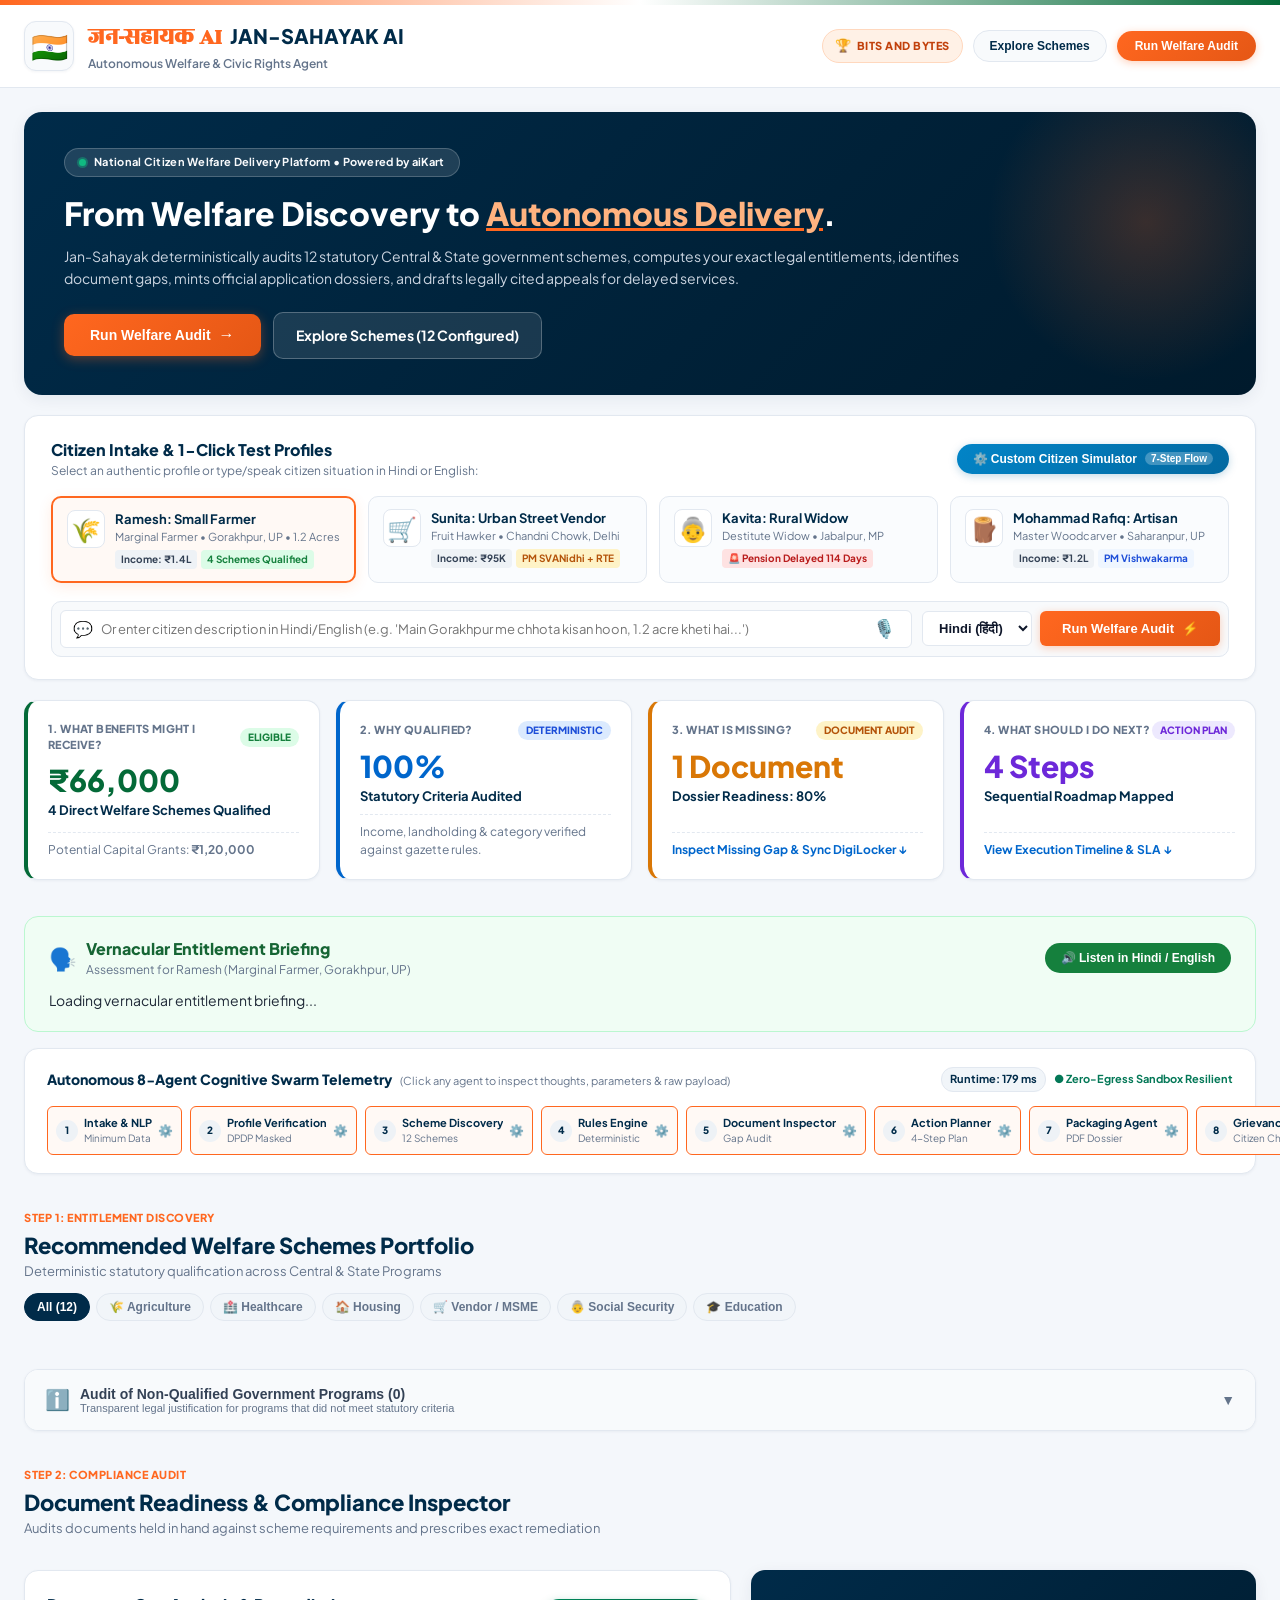
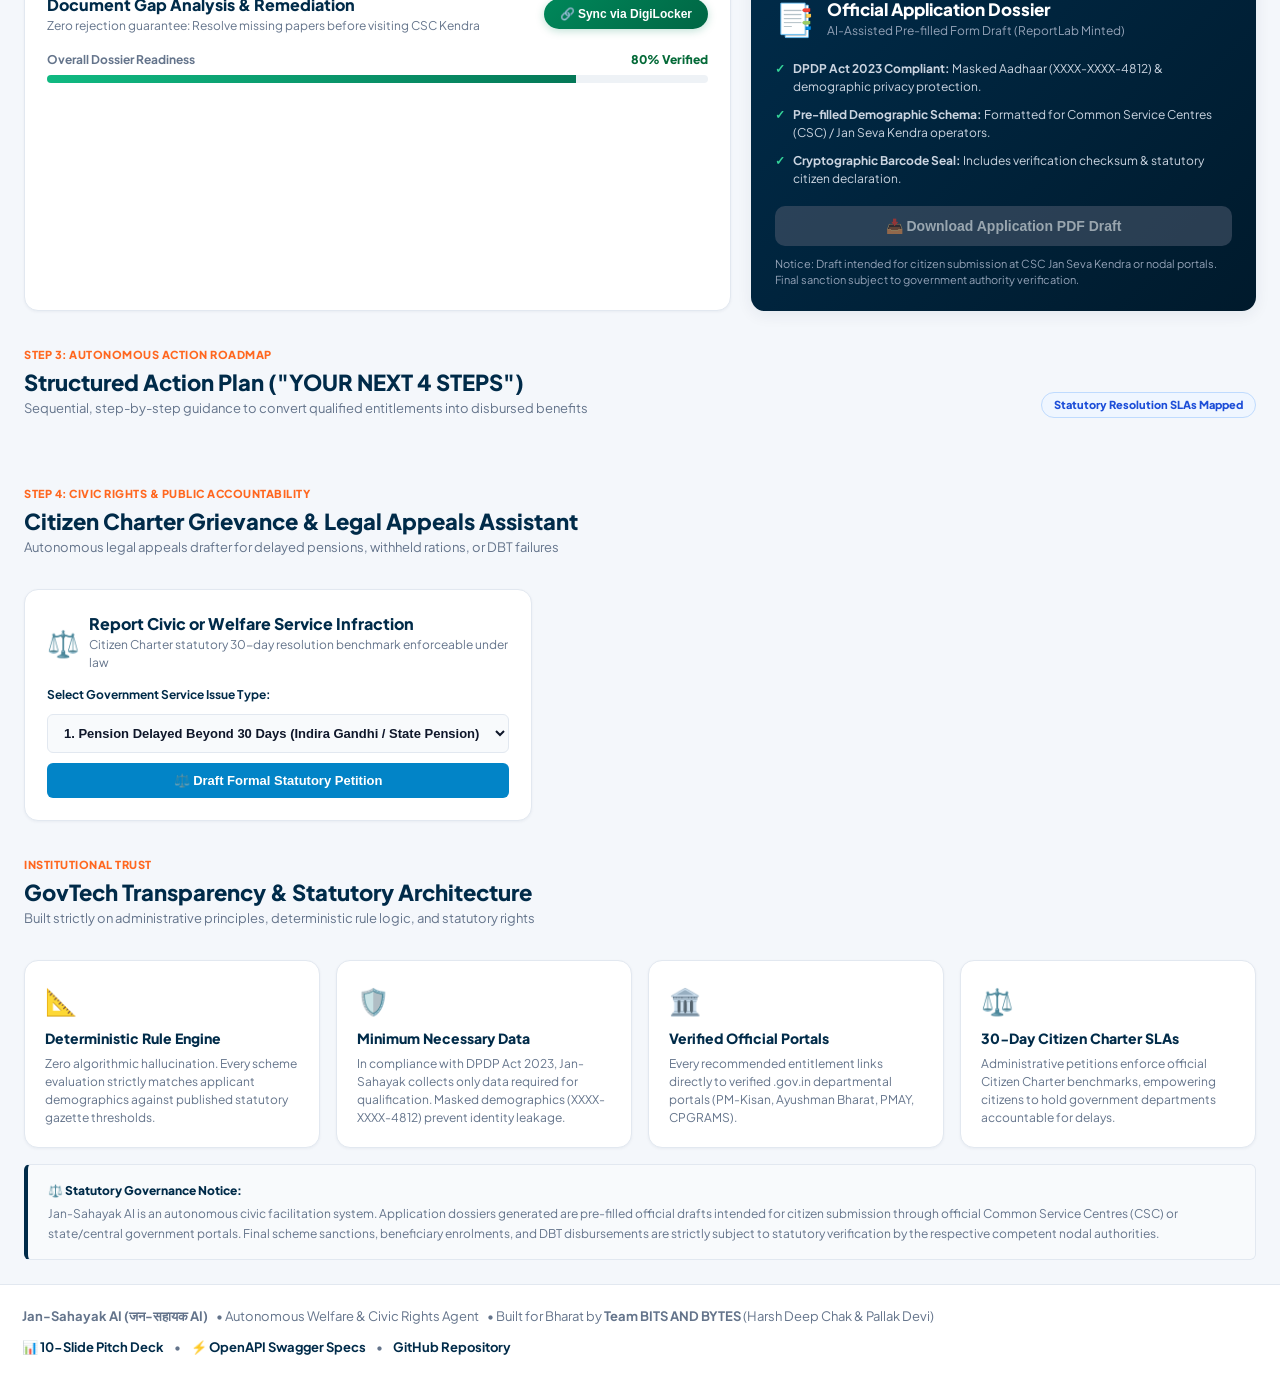
==== commit 7cbf136a: "feat(ui-ux): complete national-scale citizen platform refinement and final production repository aud" ====
--- a/static/index.html
+++ b/static/index.html
@@ -3,513 +3,615 @@
 <head>
   <meta charset="UTF-8" />
   <meta name="viewport" content="width=device-width, initial-scale=1.0" />
-  <title>Jan-Sahayak AI (जन-सहायक) — Autonomous Welfare & Civic Rights Action Agent for Bharat</title>
+  <title>Jan-Sahayak AI (जन-सहायक) — Autonomous Welfare & Civic Rights Agent</title>
   <link rel="preconnect" href="https://fonts.googleapis.com">
   <link rel="preconnect" href="https://fonts.gstatic.com" crossorigin>
   <link href="https://fonts.googleapis.com/css2?family=Plus+Jakarta+Sans:wght@300;400;500;600;700;800&family=Rozha+One&display=swap" rel="stylesheet">
   <link rel="stylesheet" href="/static/style.css" />
 </head>
 <body>
-  <!-- Sovereign Top Banner (Indian Tricolor Accent) -->
-  <div class="tricolor-strip"></div>
+  <!-- Sovereign National Tricolor Ribbon -->
+  <div class="tricolor-strip" role="presentation"></div>
   
-  <!-- App Header -->
+  <!-- National-Scale Platform Header -->
   <header class="app-header">
     <div class="header-container">
       <div class="brand">
-        <div class="emblem-badge" title="National Emblem of Bharat">🇮🇳</div>
-        <div>
+        <div class="emblem-badge" aria-label="National Emblem">🇮🇳</div>
+        <div class="brand-text">
           <div class="brand-title">
             <span class="hindi-highlight">जन-सहायक AI</span>
             <span class="eng-highlight">JAN-SAHAYAK AI</span>
           </div>
-          <p class="brand-tagline">"From Welfare Discovery to Welfare Delivery."</p>
-          <p class="brand-subtitle">Autonomous Welfare & Civic Rights Action Agent for Bharat • Powered by aiKart</p>
-        </div>
-      </div>
-
-      <div class="header-badges">
-        <span class="badge badge-accent">🏆 Team Bits and Bytes</span>
-        <span class="badge badge-success"><span class="dot-pulse"></span> Operational (aiKart Sandbox)</span>
-        <span class="badge badge-neutral">📜 12 Verified Schemes</span>
-        <a href="/static/pitch.html" target="_blank" class="nav-link-btn" title="View 10-Slide Pitch Deck">📊 Pitch Deck</a>
-        <a href="/docs" target="_blank" class="nav-link-btn" title="OpenAPI Swagger Documentation">⚡ API Docs</a>
+          <p class="brand-tagline">Autonomous Welfare & Civic Rights Agent</p>
+        </div>
+      </div>
+
+      <div class="header-actions">
+        <span class="team-badge" title="BharatAgentic Hackathon 2026 Team">
+          <span class="trophy-icon">🏆</span>
+          <span>BITS AND BYTES</span>
+        </span>
+        <button id="headerExploreBtn" class="btn-nav-secondary">Explore Schemes</button>
+        <button id="headerAuditBtn" class="btn-nav-primary">Run Welfare Audit</button>
       </div>
     </div>
   </header>
 
   <main class="main-container">
-    <!-- Top Hero Banner -->
-    <section class="hero-section">
-      <div class="hero-content">
-        <h1>Transforming 800M+ Citizens from <em>Welfare Seekers</em> to <em>Autonomous Entitled Beneficiaries</em>.</h1>
-        <p>Beyond chatbots: A deterministic 8-agent cognitive swarm that audits 12 verified Central & State government schemes, computes statutory eligibility, audits missing documents, mints official application dossiers (draft PDFs for CSC submission), and drafts legally cited CPGRAMS appeals under Citizen Charter 30-day statutory SLAs.</p>
+
+    <!-- ======================================================== -->
+    <!-- 1. WELFARE OPPORTUNITY (HERO & 5-SECOND ANSWER BOARD)   -->
+    <!-- ======================================================== -->
+    <section class="section-opportunity" id="opportunitySection">
+      <!-- Sovereign Hero Banner -->
+      <div class="hero-banner">
+        <div class="hero-content">
+          <div class="hero-pill">
+            <span class="live-dot"></span>
+            <span>National Citizen Welfare Delivery Platform • Powered by aiKart</span>
+          </div>
+          <h1 class="hero-headline">
+            From Welfare Discovery to <em>Autonomous Delivery</em>.
+          </h1>
+          <p class="hero-subtext">
+            Jan-Sahayak deterministically audits 12 statutory Central & State government schemes, computes your exact legal entitlements, identifies document gaps, mints official application dossiers, and drafts legally cited appeals for delayed services.
+          </p>
+          <div class="hero-cta-group">
+            <button id="heroPrimaryCta" class="cta-primary">
+              <span>Run Welfare Audit</span>
+              <span class="cta-arrow">→</span>
+            </button>
+            <a href="#schemesSection" class="cta-secondary">Explore Schemes (12 Configured)</a>
+          </div>
+        </div>
+      </div>
+
+      <!-- Lightweight Citizen Intake Bar (Progressive Disclosure) -->
+      <div class="citizen-intake-card">
+        <div class="intake-header">
+          <div>
+            <h2 class="intake-title">Citizen Intake & 1-Click Test Profiles</h2>
+            <p class="intake-subtitle">Select an authentic profile or type/speak citizen situation in Hindi or English:</p>
+          </div>
+          <button id="openCustomizerBtn" class="btn-progressive-custom">
+            <span>⚙️ Custom Citizen Simulator</span>
+            <span class="badge-mini">7-Step Flow</span>
+          </button>
+        </div>
+
+        <!-- 4 Authentic Demo Personas -->
+        <div class="persona-chips-grid" id="personaGrid" role="radiogroup" aria-label="Citizen Profiles">
+          <div class="persona-chip active" data-id="rameshwar_farmer" role="radio" aria-checked="true" tabindex="0">
+            <div class="chip-avatar">🌾</div>
+            <div class="chip-content">
+              <div class="chip-name">Ramesh: Small Farmer</div>
+              <div class="chip-meta">Marginal Farmer • Gorakhpur, UP • 1.2 Acres</div>
+              <div class="chip-tags">
+                <span class="ptag">Income: ₹1.4L</span>
+                <span class="ptag ptag-success">4 Schemes Qualified</span>
+              </div>
+            </div>
+          </div>
+
+          <div class="persona-chip" data-id="sunita_street_vendor" role="radio" aria-checked="false" tabindex="0">
+            <div class="chip-avatar">🛒</div>
+            <div class="chip-content">
+              <div class="chip-name">Sunita: Urban Street Vendor</div>
+              <div class="chip-meta">Fruit Hawker • Chandni Chowk, Delhi</div>
+              <div class="chip-tags">
+                <span class="ptag">Income: ₹95K</span>
+                <span class="ptag ptag-warning">PM SVANidhi + RTE</span>
+              </div>
+            </div>
+          </div>
+
+          <div class="persona-chip" data-id="kavita_widow" role="radio" aria-checked="false" tabindex="0">
+            <div class="chip-avatar">👵</div>
+            <div class="chip-content">
+              <div class="chip-name">Kavita: Rural Widow</div>
+              <div class="chip-meta">Destitute Widow • Jabalpur, MP</div>
+              <div class="chip-tags">
+                <span class="ptag ptag-alert">🚨 Pension Delayed 114 Days</span>
+              </div>
+            </div>
+          </div>
+
+          <div class="persona-chip" data-id="rafiq_artisan" role="radio" aria-checked="false" tabindex="0">
+            <div class="chip-avatar">🪵</div>
+            <div class="chip-content">
+              <div class="chip-name">Mohammad Rafiq: Artisan</div>
+              <div class="chip-meta">Master Woodcarver • Saharanpur, UP</div>
+              <div class="chip-tags">
+                <span class="ptag">Income: ₹1.2L</span>
+                <span class="ptag ptag-info">PM Vishwakarma</span>
+              </div>
+            </div>
+          </div>
+        </div>
+
+        <!-- Vernacular Speech & Query Bar -->
+        <div class="query-action-bar">
+          <div class="query-input-wrap">
+            <span class="query-icon" aria-hidden="true">💬</span>
+            <input type="text" id="customQueryInput" placeholder="Or enter citizen description in Hindi/English (e.g. 'Main Gorakhpur me chhota kisan hoon, 1.2 acre kheti hai...')" aria-label="Citizen Situation Query" />
+            <button id="voiceBtn" class="btn-voice" title="Speak in Hindi/English (Web Speech API)" aria-label="Speech Input">🎙️</button>
+          </div>
+          <div class="query-controls">
+            <select id="langSelect" class="select-lang" aria-label="Language Selector">
+              <option value="Hindi">Hindi (हिंदी)</option>
+              <option value="English">English</option>
+            </select>
+            <button id="launchBtn" class="btn-audit-trigger">
+              <span>Run Welfare Audit</span>
+              <span class="bolt-icon">⚡</span>
+            </button>
+          </div>
+        </div>
+      </div>
+
+      <!-- 4 High-Impact Welfare Opportunity Cards (Answers 4 Questions in 5 Seconds) -->
+      <div class="welfare-opportunity-board">
+        <!-- 1. What benefits might I receive? -->
+        <div class="opportunity-metric-card card-benefit">
+          <div class="opp-top">
+            <span class="opp-label">1. WHAT BENEFITS MIGHT I RECEIVE?</span>
+            <span class="pill-badge pill-green" id="metricEligibleBadge">ELIGIBLE</span>
+          </div>
+          <div class="opp-main-val text-green" id="metricBenefits">₹66,000</div>
+          <div class="opp-main-sub" id="metricSchemesSub">4 Direct Welfare Schemes Qualified</div>
+          <div class="opp-meta-foot">
+            <span>Potential Capital Grants: </span>
+            <strong id="metricPotentialVal">₹1,20,000</strong>
+          </div>
+        </div>
+
+        <!-- 2. Why? -->
+        <div class="opportunity-metric-card card-reasoning">
+          <div class="opp-top">
+            <span class="opp-label">2. WHY QUALIFIED?</span>
+            <span class="pill-badge pill-blue">DETERMINISTIC</span>
+          </div>
+          <div class="opp-main-val text-blue" id="metricRulesPassed">100%</div>
+          <div class="opp-main-sub">Statutory Criteria Audited</div>
+          <div class="opp-meta-foot">
+            <span id="metricReasonSummary">Income, landholding & category verified against gazette rules.</span>
+          </div>
+        </div>
+
+        <!-- 3. What is missing? -->
+        <div class="opportunity-metric-card card-gaps">
+          <div class="opp-top">
+            <span class="opp-label">3. WHAT IS MISSING?</span>
+            <span class="pill-badge pill-amber">DOCUMENT AUDIT</span>
+          </div>
+          <div class="opp-main-val text-amber" id="metricMissingCount">1 Document</div>
+          <div class="opp-main-sub" id="metricReadinessScore">Dossier Readiness: 80%</div>
+          <div class="opp-meta-foot">
+            <a href="#documentsSection" class="card-inline-link">Inspect Missing Gap & Sync DigiLocker ↓</a>
+          </div>
+        </div>
+
+        <!-- 4. What should I do next? -->
+        <div class="opportunity-metric-card card-action">
+          <div class="opp-top">
+            <span class="opp-label">4. WHAT SHOULD I DO NEXT?</span>
+            <span class="pill-badge pill-purple">ACTION PLAN</span>
+          </div>
+          <div class="opp-main-val text-purple" id="metricPlansCount">4 Steps</div>
+          <div class="opp-main-sub">Sequential Roadmap Mapped</div>
+          <div class="opp-meta-foot">
+            <a href="#actionPlanSection" class="card-inline-link">View Execution Timeline & SLA ↓</a>
+          </div>
+        </div>
       </div>
     </section>
 
-    <!-- Executive Dashboard: "Your Welfare Opportunity" -->
-    <section class="executive-dashboard" id="executiveDashboard">
-      <div class="dashboard-header">
-        <div class="dashboard-title-wrap">
-          <span class="dash-icon">🏛️</span>
-          <div>
-            <h3>Your Welfare Opportunity Board</h3>
-            <p id="dashboardCitizenSubtitle">Deterministic entitlement analysis for Ramesh (Small Farmer in UP)</p>
-          </div>
-        </div>
-        <div class="dashboard-actions">
-          <span class="timestamp-badge" id="lastAuditedBadge">Audited: Just now</span>
-        </div>
-      </div>
-
-      <div class="opportunity-grid">
-        <!-- Bucket 1: Eligible -->
-        <div class="opp-card opp-eligible">
-          <div class="opp-card-top">
-            <span class="opp-icon">✅</span>
-            <span class="opp-badge status-eligible-pill">ELIGIBLE</span>
-          </div>
-          <div class="opp-val" id="metricEligibleCount">--</div>
-          <div class="opp-lbl">Direct Entitlements Qualified</div>
-          <div class="opp-sub" id="metricEligibleValue">₹0 / year</div>
-          <div class="opp-foot">Statutory Criteria Met ✓</div>
-        </div>
-
-        <!-- Bucket 2: Potentially Eligible -->
-        <div class="opp-card opp-potential">
-          <div class="opp-card-top">
-            <span class="opp-icon">⚡</span>
-            <span class="opp-badge status-potential-pill">POTENTIALLY ELIGIBLE</span>
-          </div>
-          <div class="opp-val" id="metricPotentialCount">--</div>
-          <div class="opp-lbl">High-Probability Schemes</div>
-          <div class="opp-sub" id="metricPotentialValue">₹0 unlockable</div>
-          <div class="opp-foot">Requires 1 Document or Action</div>
-        </div>
-
-        <!-- Bucket 3: Document Compliance -->
-        <div class="opp-card opp-compliance">
-          <div class="opp-card-top">
-            <span class="opp-icon">📑</span>
-            <span class="opp-badge status-audit-pill">DOCUMENT COMPLIANCE</span>
-          </div>
-          <div class="opp-val" id="metricReadinessScore">--%</div>
-          <div class="opp-lbl">Dossier Readiness Score</div>
-          <div class="opp-sub" id="metricMissingDocsCount">-- Missing Document(s)</div>
-          <div class="opp-foot"><a href="#docAuditSection" class="jump-link">View Missing Checklist ↓</a></div>
-        </div>
-
-        <!-- Bucket 4: Execution Speed & SLA -->
-        <div class="opp-card opp-sla">
-          <div class="opp-card-top">
-            <span class="opp-icon">⏱️</span>
-            <span class="opp-badge status-sla-pill">CITIZEN CHARTER SLA</span>
-          </div>
-          <div class="opp-val" id="metricLatency">-- ms</div>
-          <div class="opp-lbl">Multi-Agent Swarm Latency</div>
-          <div class="opp-sub">Statutory 30-Day Resolution</div>
-          <div class="opp-foot">Zero Cloud API Vulnerability</div>
+    <!-- ======================================================== -->
+    <!-- 2. ELIGIBILITY SUMMARY & COGNITIVE TELEMETRY             -->
+    <!-- ======================================================== -->
+    <section class="section-summary" id="summarySection">
+      <!-- Vernacular Briefing -->
+      <div class="bilingual-summary-box">
+        <div class="briefing-header">
+          <div class="briefing-title-wrap">
+            <span class="speaker-icon">🗣️</span>
+            <div>
+              <h3 class="briefing-title">Vernacular Entitlement Briefing</h3>
+              <p class="briefing-sub" id="activeCitizenTitle">Assessment for Ramesh (Marginal Farmer, Gorakhpur, UP)</p>
+            </div>
+          </div>
+          <button id="speakBtn" class="btn-audio-listen" aria-label="Listen Briefing">
+            <span>🔊 Listen in Hindi / English</span>
+          </button>
+        </div>
+        <div class="briefing-body" id="summaryText">
+          Loading vernacular entitlement briefing...
+        </div>
+      </div>
+
+      <!-- Cognitive Pipeline Telemetry (8 Specialized Agents) -->
+      <div class="telemetry-wrapper">
+        <div class="telemetry-bar-head">
+          <div class="telemetry-title-group">
+            <span class="telemetry-title">Autonomous 8-Agent Cognitive Swarm Telemetry</span>
+            <span class="telemetry-hint">(Click any agent to inspect thoughts, parameters & raw payload)</span>
+          </div>
+          <div class="telemetry-badges">
+            <span id="runtimeBadge" class="badge-runtime">Runtime: 179 ms</span>
+            <span class="badge-ready">● Zero-Egress Sandbox Resilient</span>
+          </div>
+        </div>
+
+        <div class="pipeline-track" id="agentPipeline" role="list">
+          <div class="pipe-node completed" id="step-1" data-step="1" role="listitem" tabindex="0">
+            <div class="node-badge">1</div>
+            <div class="node-info">
+              <div class="node-name">Intake & NLP</div>
+              <div class="node-desc">Minimum Data</div>
+            </div>
+            <div class="node-status">✓</div>
+          </div>
+
+          <div class="pipe-node completed" id="step-2" data-step="2" role="listitem" tabindex="0">
+            <div class="node-badge">2</div>
+            <div class="node-info">
+              <div class="node-name">Profile Verification</div>
+              <div class="node-desc">DPDP Masked</div>
+            </div>
+            <div class="node-status">✓</div>
+          </div>
+
+          <div class="pipe-node completed" id="step-3" data-step="3" role="listitem" tabindex="0">
+            <div class="node-badge">3</div>
+            <div class="node-info">
+              <div class="node-name">Scheme Discovery</div>
+              <div class="node-desc">12 Schemes</div>
+            </div>
+            <div class="node-status">✓</div>
+          </div>
+
+          <div class="pipe-node completed" id="step-4" data-step="4" role="listitem" tabindex="0">
+            <div class="node-badge">4</div>
+            <div class="node-info">
+              <div class="node-name">Rules Engine</div>
+              <div class="node-desc">Deterministic</div>
+            </div>
+            <div class="node-status">✓</div>
+          </div>
+
+          <div class="pipe-node completed" id="step-5" data-step="5" role="listitem" tabindex="0">
+            <div class="node-badge">5</div>
+            <div class="node-info">
+              <div class="node-name">Document Inspector</div>
+              <div class="node-desc">Gap Audit</div>
+            </div>
+            <div class="node-status">✓</div>
+          </div>
+
+          <div class="pipe-node completed" id="step-6" data-step="6" role="listitem" tabindex="0">
+            <div class="node-badge">6</div>
+            <div class="node-info">
+              <div class="node-name">Action Planner</div>
+              <div class="node-desc">4-Step Plan</div>
+            </div>
+            <div class="node-status">✓</div>
+          </div>
+
+          <div class="pipe-node completed" id="step-7" data-step="7" role="listitem" tabindex="0">
+            <div class="node-badge">7</div>
+            <div class="node-info">
+              <div class="node-name">Packaging Agent</div>
+              <div class="node-desc">PDF Dossier</div>
+            </div>
+            <div class="node-status">✓</div>
+          </div>
+
+          <div class="pipe-node" id="step-8" data-step="8" role="listitem" tabindex="0">
+            <div class="node-badge">8</div>
+            <div class="node-info">
+              <div class="node-name">Grievance Agent</div>
+              <div class="node-desc">Citizen Charter</div>
+            </div>
+            <div class="node-status">—</div>
+          </div>
         </div>
       </div>
     </section>
 
-    <!-- Interactive Persona Selector Deck -->
-    <section class="persona-section">
-      <div class="section-title-wrap">
+    <!-- ======================================================== -->
+    <!-- 3. RECOMMENDED SCHEMES (PORTFOLIO & DETERMINISTIC WHY) -->
+    <!-- ======================================================== -->
+    <section class="section-schemes" id="schemesSection">
+      <div class="section-header-row">
         <div>
-          <h2>1. Select Citizen Persona <span class="sub-label">(1-Click Live Test for Hackathon Judges)</span></h2>
-          <span class="hint">Click any verified Indian persona or launch the 7-step simulator:</span>
-        </div>
-        <button id="openCustomizerBtn" class="customizer-btn">⚙️ Custom Citizen Simulator (7-Step Flow)</button>
-      </div>
-
-      <div class="persona-grid" id="personaGrid">
-        <div class="persona-card active" data-id="rameshwar_farmer">
-          <div class="persona-icon">🌾</div>
-          <div class="persona-info">
-            <div class="persona-name">Ramesh: Small Farmer in UP</div>
-            <div class="persona-meta">Marginal Farmer • Gorakhpur, UP</div>
-            <div class="persona-tags">
-              <span class="tag">Income: ₹1.4L</span>
-              <span class="tag">1.2 Acres</span>
-              <span class="tag">2 Daughters</span>
-            </div>
-            <p class="persona-desc">Eligible for PM-Kisan, Ayushman Bharat, PMAY-G & Sukanya Samriddhi.</p>
-          </div>
-        </div>
-
-        <div class="persona-card" data-id="sunita_street_vendor">
-          <div class="persona-icon">🛒</div>
-          <div class="persona-info">
-            <div class="persona-name">Sunita: Urban Street Vendor in Delhi</div>
-            <div class="persona-meta">Fruit Vendor • Chandni Chowk, Delhi</div>
-            <div class="persona-tags">
-              <span class="tag">Income: ₹95K</span>
-              <span class="tag">Urban BPL</span>
-              <span class="tag">Daughter 5y</span>
-            </div>
-            <p class="persona-desc">Needs PM SVANidhi collateral-free credit & 25% RTE Free Private School Admission.</p>
-          </div>
-        </div>
-
-        <div class="persona-card" data-id="kavita_widow">
-          <div class="persona-icon">👵</div>
-          <div class="persona-info">
-            <div class="persona-name">Kavita: Rural Widow in MP</div>
-            <div class="persona-meta">Destitute Widow • Jabalpur, MP</div>
-            <div class="persona-tags">
-              <span class="tag alert-tag">🚨 Pension Delayed 114 Days</span>
-              <span class="tag">BPL Kutcha House</span>
-            </div>
-            <p class="persona-desc">Triggers autonomous CPGRAMS administrative appeal citing Citizen Charter 30-day statutory SLA.</p>
-          </div>
-        </div>
-
-        <div class="persona-card" data-id="rafiq_artisan">
-          <div class="persona-icon">🪵</div>
-          <div class="persona-info">
-            <div class="persona-name">Mohammad Rafiq: Artisan in UP</div>
-            <div class="persona-meta">Master Woodcarver • Saharanpur, UP</div>
-            <div class="persona-tags">
-              <span class="tag">Income: ₹1.2L</span>
-              <span class="tag">Traditional Trade</span>
-              <span class="tag">OBC</span>
-            </div>
-            <p class="persona-desc">Targets PM Vishwakarma ₹15,000 tool grant & 5% concessional credit.</p>
-          </div>
-        </div>
-      </div>
-
-      <!-- Custom Query Bar -->
-      <div class="custom-query-box">
-        <div class="custom-input-wrap">
-          <span class="input-icon">💬</span>
-          <input type="text" id="customQueryInput" placeholder="Or enter citizen description in Hindi/English (e.g. 'Main Gorakhpur me chhota kisan hoon, 1.2 acre zameen hai...')" />
-          <button id="voiceBtn" class="voice-btn" title="Speak in Hindi/English">🎙️</button>
-        </div>
-        <div class="action-btn-group">
-          <select id="langSelect" class="lang-select">
-            <option value="Hindi">Hindi (हिंदी)</option>
-            <option value="English">English</option>
-          </select>
-          <button id="launchBtn" class="launch-btn">
-            <span class="btn-text">Execute 8-Agent Swarm</span>
-            <span class="btn-icon">⚡</span>
-          </button>
+          <span class="section-tag">STEP 1: ENTITLEMENT DISCOVERY</span>
+          <h2 class="section-heading">Recommended Welfare Schemes Portfolio</h2>
+          <p class="section-subheading" id="schemesFoundLabel">Deterministic statutory qualification across Central & State Programs</p>
+        </div>
+        <!-- Filter Tabs -->
+        <div class="category-filter-chips" id="categoryFilters" role="tablist">
+          <button class="filter-chip active" data-cat="all" role="tab" aria-selected="true">All (12)</button>
+          <button class="filter-chip" data-cat="Agriculture" role="tab" aria-selected="false">🌾 Agriculture</button>
+          <button class="filter-chip" data-cat="Healthcare" role="tab" aria-selected="false">🏥 Healthcare</button>
+          <button class="filter-chip" data-cat="Housing & Infrastructure" role="tab" aria-selected="false">🏠 Housing</button>
+          <button class="filter-chip" data-cat="Financial Inclusion" role="tab" aria-selected="false">🛒 Vendor / MSME</button>
+          <button class="filter-chip" data-cat="Social Security" role="tab" aria-selected="false">👵 Social Security</button>
+          <button class="filter-chip" data-cat="Education" role="tab" aria-selected="false">🎓 Education</button>
+        </div>
+      </div>
+
+      <!-- Schemes Cards Grid -->
+      <div class="schemes-grid" id="schemesList">
+        <!-- Rendered dynamically by app.js -->
+      </div>
+
+      <!-- Ineligible Programs Transparent Audit Accordion -->
+      <div class="ineligible-accordion-card">
+        <button class="accordion-toggle-btn" id="toggleIneligibleBtn" aria-expanded="false">
+          <div class="acc-title-wrap">
+            <span class="acc-icon">ℹ️</span>
+            <div>
+              <strong class="acc-title">Audit of Non-Qualified Government Programs (<span id="ineligibleCount">0</span>)</strong>
+              <div class="acc-desc">Transparent legal justification for programs that did not meet statutory criteria</div>
+            </div>
+          </div>
+          <span class="acc-chevron" id="ineligibleArrow">▼</span>
+        </button>
+        <div class="accordion-content" id="ineligibleList" style="display: none;">
+          <!-- Injected via JavaScript -->
         </div>
       </div>
     </section>
 
-    <!-- Real-time 8-Agent Cognitive Visualizer -->
-    <section class="agent-trace-section" id="traceSection">
-      <div class="section-title-wrap">
+    <!-- ======================================================== -->
+    <!-- 4. DOCUMENT READINESS (INSPECTOR & ACTIONABLE GAPS)      -->
+    <!-- ======================================================== -->
+    <section class="section-documents" id="documentsSection">
+      <div class="section-header-row">
         <div>
-          <h2>2. Live 8-Agent Cognitive Telemetry</h2>
-          <span class="hint">Click any agent below to inspect live execution telemetry and thought traces:</span>
-        </div>
-        <div class="trace-meta">
-          <span id="runtimeBadge" class="runtime-badge">Runtime: -- ms</span>
-          <span id="agentsCountBadge" class="runtime-badge badge-blue">8 Specialized Agents Coordinated</span>
-        </div>
-      </div>
-
-      <div class="agent-pipeline" id="agentPipeline">
-        <div class="pipeline-step" id="step-1" data-step="1">
-          <div class="step-num">1</div>
-          <div class="step-body">
-            <div class="step-title">Intake & NLP Parser Agent</div>
-            <div class="step-desc">Awaiting trigger...</div>
-          </div>
-          <div class="step-status">⏳</div>
-        </div>
-
-        <div class="pipeline-step" id="step-2" data-step="2">
-          <div class="step-num">2</div>
-          <div class="step-body">
-            <div class="step-title">Profile Verification Agent</div>
-            <div class="step-desc">Awaiting trigger...</div>
-          </div>
-          <div class="step-status">⏳</div>
-        </div>
-
-        <div class="pipeline-step" id="step-3" data-step="3">
-          <div class="step-num">3</div>
-          <div class="step-body">
-            <div class="step-title">Scheme Discovery Agent</div>
-            <div class="step-desc">Awaiting trigger...</div>
-          </div>
-          <div class="step-status">⏳</div>
-        </div>
-
-        <div class="pipeline-step" id="step-4" data-step="4">
-          <div class="step-num">4</div>
-          <div class="step-body">
-            <div class="step-title">Eligibility Rules Engine</div>
-            <div class="step-desc">Awaiting trigger...</div>
-          </div>
-          <div class="step-status">⏳</div>
-        </div>
-
-        <div class="pipeline-step" id="step-5" data-step="5">
-          <div class="step-num">5</div>
-          <div class="step-body">
-            <div class="step-title">Document Inspector Agent</div>
-            <div class="step-desc">Awaiting trigger...</div>
-          </div>
-          <div class="step-status">⏳</div>
-        </div>
-
-        <div class="pipeline-step" id="step-6" data-step="6">
-          <div class="step-num">6</div>
-          <div class="step-body">
-            <div class="step-title">Action Planner Agent</div>
-            <div class="step-desc">Awaiting trigger...</div>
-          </div>
-          <div class="step-status">⏳</div>
-        </div>
-
-        <div class="pipeline-step" id="step-7" data-step="7">
-          <div class="step-num">7</div>
-          <div class="step-body">
-            <div class="step-title">Application Packaging Agent</div>
-            <div class="step-desc">Awaiting trigger...</div>
-          </div>
-          <div class="step-status">⏳</div>
-        </div>
-
-        <div class="pipeline-step" id="step-8" data-step="8">
-          <div class="step-num">8</div>
-          <div class="step-body">
-            <div class="step-title">Grievance Assistant Agent</div>
-            <div class="step-desc">Awaiting trigger...</div>
-          </div>
-          <div class="step-status">⏳</div>
+          <span class="section-tag">STEP 2: COMPLIANCE AUDIT</span>
+          <h2 class="section-heading">Document Readiness & Compliance Inspector</h2>
+          <p class="section-subheading">Audits documents held in hand against scheme requirements and prescribes exact remediation</p>
+        </div>
+      </div>
+
+      <div class="documents-layout-grid">
+        <!-- Document Audit & Remediation Card -->
+        <div class="doc-inspector-card">
+          <div class="inspector-header">
+            <div>
+              <h3 class="card-title">Document Gap Analysis & Remediation</h3>
+              <p class="card-subtitle">Zero rejection guarantee: Resolve missing papers before visiting CSC Kendra</p>
+            </div>
+            <button id="digilockerFetchBtn" class="btn-digilocker-sync" title="Simulate National DigiLocker API Integration">
+              <span>🔗 Sync via DigiLocker</span>
+            </button>
+          </div>
+
+          <!-- Readiness Progress Bar -->
+          <div class="readiness-meter">
+            <div class="meter-info">
+              <span class="meter-label">Overall Dossier Readiness</span>
+              <strong class="meter-score" id="docProgressText">80% Verified</strong>
+            </div>
+            <div class="meter-track">
+              <div class="meter-fill" id="docProgressBar" style="width: 80%;"></div>
+            </div>
+          </div>
+
+          <!-- Document Rows (Verified + Missing) -->
+          <div class="doc-status-list" id="docAuditList">
+            <!-- Dynamic Document Items injected here -->
+          </div>
+        </div>
+
+        <!-- Official Application Dossier PDF Draft Card -->
+        <div class="dossier-mint-card">
+          <div class="dossier-emblem-wrap">
+            <span class="dossier-seal-icon">📑</span>
+            <div>
+              <h3 class="dossier-card-title">Official Application Dossier</h3>
+              <p class="dossier-card-subtitle">AI-Assisted Pre-filled Form Draft (ReportLab Minted)</p>
+            </div>
+          </div>
+
+          <div class="dossier-features-list">
+            <div class="dossier-feature-item">
+              <span class="f-check">✓</span>
+              <span><strong>DPDP Act 2023 Compliant:</strong> Masked Aadhaar (XXXX-XXXX-4812) & demographic privacy protection.</span>
+            </div>
+            <div class="dossier-feature-item">
+              <span class="f-check">✓</span>
+              <span><strong>Pre-filled Demographic Schema:</strong> Formatted for Common Service Centres (CSC) / Jan Seva Kendra operators.</span>
+            </div>
+            <div class="dossier-feature-item">
+              <span class="f-check">✓</span>
+              <span><strong>Cryptographic Barcode Seal:</strong> Includes verification checksum & statutory citizen declaration.</span>
+            </div>
+          </div>
+
+          <div class="dossier-action-wrap">
+            <button id="downloadPdfBtn" class="btn-download-dossier" disabled>
+              <span>📥 Download Application PDF Draft</span>
+            </button>
+            <p class="dossier-legal-note">
+              Notice: Draft intended for citizen submission at CSC Jan Seva Kendra or nodal portals. Final sanction subject to government authority verification.
+            </p>
+          </div>
         </div>
       </div>
     </section>
 
-    <!-- Vernacular Audio & Summary Box -->
-    <section class="summary-section" id="summarySection">
-      <div class="summary-header">
-        <div class="summary-title-wrap">
-          <span class="summary-icon">🗣️</span>
-          <div>
-            <h3>Citizen Audio & Bilingual Entitlement Briefing</h3>
-            <p style="font-size:12px; color:var(--text-muted); margin:0;">Synthesized natural Hindi & English audio delivery for rural and semi-urban citizens.</p>
-          </div>
-        </div>
-        <div class="audio-controls">
-          <button id="speakBtn" class="speak-btn">🔊 Listen in Hindi / English</button>
-        </div>
-      </div>
-      <div class="summary-body" id="summaryText">
-        Agent will synthesize natural vernacular briefing once executed.
+    <!-- ======================================================== -->
+    <!-- 5. ACTION PLAN ("YOUR NEXT 4 STEPS")                     -->
+    <!-- ======================================================== -->
+    <section class="section-action-plan" id="actionPlanSection">
+      <div class="section-header-row">
+        <div>
+          <span class="section-tag">STEP 3: AUTONOMOUS ACTION ROADMAP</span>
+          <h2 class="section-heading">Structured Action Plan ("YOUR NEXT 4 STEPS")</h2>
+          <p class="section-subheading">Sequential, step-by-step guidance to convert qualified entitlements into disbursed benefits</p>
+        </div>
+        <span class="badge-status-ready">Statutory Resolution SLAs Mapped</span>
+      </div>
+
+      <div class="action-plans-deck" id="actionPlansContainer">
+        <!-- Rendered dynamically by app.js -->
       </div>
     </section>
 
-    <!-- Results Section: Schemes, Documents, and Dossier Action -->
-    <section class="results-section" id="resultsSection">
-      <!-- Left Column: Qualified Schemes Portfolio -->
-      <div class="results-left">
-        <div class="section-title-wrap">
-          <div>
-            <h2>3. Certified Welfare Entitlements Portfolio</h2>
-            <span class="sub-label" id="schemesFoundLabel">Showing matching schemes</span>
-          </div>
-          <div class="category-filters" id="categoryFilters">
-            <button class="filter-chip active" data-cat="all">All</button>
-            <button class="filter-chip" data-cat="Agriculture">🌾 Agri</button>
-            <button class="filter-chip" data-cat="Healthcare">🏥 Health</button>
-            <button class="filter-chip" data-cat="Housing & Infrastructure">🏠 Housing</button>
-            <button class="filter-chip" data-cat="Financial Inclusion">🛒 MSME</button>
-            <button class="filter-chip" data-cat="Social Security">👵 Social</button>
-            <button class="filter-chip" data-cat="Education">🎓 Education</button>
-          </div>
-        </div>
-
-        <div class="schemes-list" id="schemesList">
-          <!-- Dynamic Scheme Cards injected here -->
-        </div>
-
-        <!-- Ineligible Schemes Accordion -->
-        <div class="ineligible-accordion" id="ineligibleSection">
-          <div class="accordion-head" id="toggleIneligibleBtn">
-            <span class="accordion-title">
-              <span class="ineligible-icon">ℹ️</span>
-              <span>Transparent Audit of Non-Qualified Programs (<span id="ineligibleCount">0</span>)</span>
-            </span>
-            <span class="accordion-arrow" id="ineligibleArrow">▼</span>
-          </div>
-          <div class="accordion-body" id="ineligibleList" style="display: none;">
-            <!-- Injected via JavaScript -->
-          </div>
-        </div>
-      </div>
-
-      <!-- Right Column: Document Audit & Actions -->
-      <div class="results-right">
-        <!-- Official PDF Action Card -->
-        <div class="dossier-card">
-          <div class="dossier-header">
-            <span class="dossier-icon">📑</span>
+    <!-- ======================================================== -->
+    <!-- 6. GRIEVANCE ASSISTANCE (CITIZEN CHARTER & CPGRAMS)      -->
+    <!-- ======================================================== -->
+    <section class="section-grievance" id="grievanceSection">
+      <div class="section-header-row">
+        <div>
+          <span class="section-tag">STEP 4: CIVIC RIGHTS & PUBLIC ACCOUNTABILITY</span>
+          <h2 class="section-heading">Citizen Charter Grievance & Legal Appeals Assistant</h2>
+          <p class="section-subheading">Autonomous legal appeals drafter for delayed pensions, withheld rations, or DBT failures</p>
+        </div>
+      </div>
+
+      <div class="grievance-layout-grid">
+        <!-- Quick Civic Grievance Drafter (6 Verified Issue Types) -->
+        <div class="grievance-drafter-card">
+          <div class="drafter-header">
+            <span class="g-icon">⚖️</span>
             <div>
-              <h4>Official Application Dossier</h4>
-              <p>AI-Assisted Draft for CSC/Nodal Submission</p>
-            </div>
-          </div>
-          <div class="dossier-meta-tags">
-            <span class="pill-tag">DPDP Act 2023 Compliant</span>
-            <span class="pill-tag">Masked Aadhaar: XXXX-XXXX-4812</span>
-            <span class="pill-tag">Barcoded Seal</span>
-          </div>
-          <p class="dossier-desc">Includes unified demographic profile, statutory declarations, scheme eligibility matrix, and verified barcode seals.</p>
-          <button id="downloadPdfBtn" class="download-pdf-btn" disabled>
-            <span>📥 Download Application PDF Draft</span>
-          </button>
-        </div>
-
-        <!-- Document Gap Audit (Document Inspector) -->
-        <div class="doc-audit-card" id="docAuditSection">
-          <div class="doc-audit-head">
-            <div>
-              <h4>📑 Document Inspector & Gap Audit</h4>
-              <span class="sub-label">Held vs Mandatory Scheme Requirements</span>
-            </div>
-            <button id="digilockerFetchBtn" class="digilocker-btn" title="Simulate National DigiLocker Sync">🔗 Fetch via DigiLocker</button>
-          </div>
-          <div class="doc-progress-wrap">
-            <div class="progress-bar-bg">
-              <div class="progress-bar-fill" id="docProgressBar" style="width: 0%;"></div>
-            </div>
-            <div class="progress-text" id="docProgressText">Readiness: 0%</div>
-          </div>
-          <div id="docAuditList" class="doc-audit-list">
-            <!-- Dynamic Document rows -->
-          </div>
-        </div>
-
-        <!-- Grievance Petition Card -->
-        <div class="grievance-card" id="grievanceCard" style="display: none;">
-          <div class="grievance-head">
-            <span class="alert-icon">⚖️</span>
-            <div>
-              <h4 id="grievanceTitle">Statutory CPGRAMS Appeal</h4>
-              <p id="grievanceSub">Citizen Charter 30-Day SLA Infraction Detected</p>
-            </div>
-          </div>
-          <div class="grievance-sla-badge">
-            <span>Citizen Charter SLA: 30 Days Statutory Resolution</span>
-          </div>
-          <div class="grievance-content" id="grievanceText"></div>
-          <div class="grievance-foot">
-            <button id="copyGrievanceBtn" class="copy-btn">📋 Copy Legal Petition</button>
-            <a href="https://pgportal.gov.in" target="_blank" class="portal-link">Open CPGRAMS Portal ↗</a>
-          </div>
-        </div>
-
-        <!-- Quick Grievance Drafter Trigger (6 Verified Issue Types) -->
-        <div class="quick-grievance-box">
-          <div class="quick-g-head">
-            <span class="icon">⚖️</span>
-            <strong>Report Civic / Welfare Delay or Denial</strong>
-          </div>
-          <p style="font-size:12px; color:var(--text-muted); margin-bottom:8px;">Facing pension delay, ration cutoff, or DBT failure? Jan-Sahayak drafts a formal petition under statutory Citizen Charter SLAs:</p>
-          <div class="grievance-type-selector">
-            <select id="quickGrievanceSelect" class="form-input" style="font-size:12px; padding:6px 10px;">
-              <option value="pension_delayed">1. Pension Delayed (Indira Gandhi / State Pension)</option>
-              <option value="ration_issue">2. Ration Denial / NFSA Cutoff</option>
-              <option value="dbt_not_received">3. DBT Not Received (PM-Kisan / Scholarship)</option>
-              <option value="application_rejected">4. Application Rejected Arbitrarily</option>
-              <option value="subsidy_not_received">5. Housing / Mudra Subsidy Not Credited</option>
-              <option value="service_delay">6. Service Delay Beyond Citizen Charter SLA</option>
+              <h3 class="card-title">Report Civic or Welfare Service Infraction</h3>
+              <p class="card-subtitle">Citizen Charter statutory 30-day resolution benchmark enforceable under law</p>
+            </div>
+          </div>
+
+          <div class="drafter-form">
+            <label class="input-label" for="quickGrievanceSelect">Select Government Service Issue Type:</label>
+            <select id="quickGrievanceSelect" class="form-select">
+              <option value="pension_delayed">1. Pension Delayed Beyond 30 Days (Indira Gandhi / State Pension)</option>
+              <option value="ration_issue">2. NFSA Ration Quota Withheld or Arbitrarily Denied</option>
+              <option value="dbt_not_received">3. PM-Kisan / DBT Installment Not Received in Bank</option>
+              <option value="application_rejected">4. Application Rejected Without Written Grounds</option>
+              <option value="subsidy_not_received">5. Housing / Mudra Subsidy Disbursal Delayed</option>
+              <option value="service_delay">6. Public Service Guarantee Act SLA Exceeded</option>
             </select>
-            <button id="quickGrievanceBtn" class="action-btn-small" style="margin-top:6px; width:100%;">⚖️ Draft Statutory Petition</button>
+
+            <button id="quickGrievanceBtn" class="btn-draft-petition">
+              <span>⚖️ Draft Formal Statutory Petition</span>
+            </button>
+          </div>
+        </div>
+
+        <!-- Generated Legal Petition Card -->
+        <div class="grievance-display-card" id="grievanceCard" style="display: none;">
+          <div class="petition-header">
+            <div class="petition-title-wrap">
+              <span class="petition-alert-badge">🚨 CITIZEN CHARTER SLA BREACH DETECTED</span>
+              <h4 id="grievanceTitle" class="petition-title">Statutory Administrative Petition</h4>
+              <p id="grievanceSub" class="petition-sub">Addressed to: District Magistrate & Nodal Officer</p>
+            </div>
+          </div>
+
+          <div class="petition-sla-ribbon">
+            <span>Mandatory Resolution Benchmark: <strong>30 Working Days</strong> under Citizens' Charter Guidelines.</span>
+          </div>
+
+          <div class="petition-body-content" id="grievanceText"></div>
+
+          <div class="petition-actions-row">
+            <button id="copyGrievanceBtn" class="btn-copy-petition">📋 Copy Legal Petition</button>
+            <a href="https://pgportal.gov.in" target="_blank" rel="noopener noreferrer" class="link-cpgrams-portal">
+              <span>Open National CPGRAMS Portal (pgportal.gov.in)</span>
+              <span>↗</span>
+            </a>
           </div>
         </div>
       </div>
     </section>
 
-    <!-- Structured Action Plan Section: "YOUR NEXT 4 STEPS" -->
-    <section class="action-plan-section" id="actionPlanSection">
-      <div class="section-title-wrap">
+    <!-- ======================================================== -->
+    <!-- 7. GOVTECH TRANSPARENCY & STATUTORY DISCLAIMER           -->
+    <!-- ======================================================== -->
+    <section class="section-transparency">
+      <div class="section-header-row">
         <div>
-          <h2>4. Structured Action Plan <span class="sub-label">("YOUR NEXT 4 STEPS")</span></h2>
-          <span class="hint">Clear, sequential execution roadmap for unlocking eligible entitlements:</span>
-        </div>
-        <span class="badge badge-accent">Autonomous Delivery Roadmap</span>
-      </div>
-
-      <div class="action-plans-container" id="actionPlansContainer">
-        <!-- Injected via JavaScript from active action plans -->
-      </div>
-    </section>
-
-    <!-- Transparency & How Jan-Sahayak Works Section -->
-    <section class="transparency-section">
-      <div class="section-title-wrap">
-        <h2>5. GovTech Transparency & Trust Architecture</h2>
-        <span class="hint">Built on verified administrative principles and statutory accountability:</span>
-      </div>
-
-      <div class="transparency-grid">
-        <div class="trust-card">
-          <div class="trust-icon">📐</div>
-          <h4>Deterministic Rules Engine</h4>
-          <p>Zero hallucination. Scheme eligibility is audited against official gazette thresholds (income caps, landholding limits, age brackets, and social classifications).</p>
-        </div>
-
-        <div class="trust-card">
-          <div class="trust-icon">🛡️</div>
-          <h4>Minimum Necessary Data & DPDP Act</h4>
-          <p>Follows the Digital Personal Data Protection Act 2023. Real Aadhaar numbers and bank details are never stored or requested; demographic masking (XXXX-XXXX-4812) is applied.</p>
-        </div>
-
-        <div class="trust-card">
-          <div class="trust-icon">🏛️</div>
-          <h4>Official Government Source Links</h4>
-          <p>Every scheme recommendation includes direct links to official .gov.in departmental portals for verification and final nodal submission.</p>
-        </div>
-
-        <div class="trust-card">
-          <div class="trust-icon">⚖️</div>
-          <h4>Citizen Charter 30-Day SLAs</h4>
-          <p>All grievance petitions cite verified Citizen Charter 30-day resolution standards and State Public Service Guarantee Acts for enforceable public accountability.</p>
-        </div>
-      </div>
-
-      <!-- Statutory Government Disclaimer -->
-      <div class="statutory-disclaimer">
-        <div class="disclaimer-title">⚖️ Statutory Governance Notice:</div>
-        <p>Jan-Sahayak AI is an autonomous civic facilitation system. Application dossiers generated are pre-filled official drafts intended for citizen submission through official Common Service Centres (CSC) or state/central government portals. Final scheme sanctions, beneficiary enrolments, and DBT disbursements are strictly subject to statutory verification by the respective competent nodal authorities.</p>
+          <span class="section-tag">INSTITUTIONAL TRUST</span>
+          <h2 class="section-heading">GovTech Transparency & Statutory Architecture</h2>
+          <p class="section-subheading">Built strictly on administrative principles, deterministic rule logic, and statutory rights</p>
+        </div>
+      </div>
+
+      <div class="transparency-pillars-grid">
+        <div class="pillar-card">
+          <div class="pillar-icon">📐</div>
+          <h4 class="pillar-title">Deterministic Rule Engine</h4>
+          <p class="pillar-desc">
+            Zero algorithmic hallucination. Every scheme evaluation strictly matches applicant demographics against published statutory gazette thresholds.
+          </p>
+        </div>
+
+        <div class="pillar-card">
+          <div class="pillar-icon">🛡️</div>
+          <h4 class="pillar-title">Minimum Necessary Data</h4>
+          <p class="pillar-desc">
+            In compliance with DPDP Act 2023, Jan-Sahayak collects only data required for qualification. Masked demographics (XXXX-XXXX-4812) prevent identity leakage.
+          </p>
+        </div>
+
+        <div class="pillar-card">
+          <div class="pillar-icon">🏛️</div>
+          <h4 class="pillar-title">Verified Official Portals</h4>
+          <p class="pillar-desc">
+            Every recommended entitlement links directly to verified .gov.in departmental portals (PM-Kisan, Ayushman Bharat, PMAY, CPGRAMS).
+          </p>
+        </div>
+
+        <div class="pillar-card">
+          <div class="pillar-icon">⚖️</div>
+          <h4 class="pillar-title">30-Day Citizen Charter SLAs</h4>
+          <p class="pillar-desc">
+            Administrative petitions enforce official Citizen Charter benchmarks, empowering citizens to hold government departments accountable for delays.
+          </p>
+        </div>
+      </div>
+
+      <div class="statutory-notice-card">
+        <strong class="notice-title">⚖️ Statutory Governance Notice:</strong>
+        <p class="notice-text">
+          Jan-Sahayak AI is an autonomous civic facilitation system. Application dossiers generated are pre-filled official drafts intended for citizen submission through official Common Service Centres (CSC) or state/central government portals. Final scheme sanctions, beneficiary enrolments, and DBT disbursements are strictly subject to statutory verification by the respective competent nodal authorities.
+        </p>
       </div>
     </section>
   </main>
 
-  <!-- App Footer -->
+  <!-- National Platform Footer -->
   <footer class="app-footer">
     <div class="footer-container">
-      <div>
-        <strong>Jan-Sahayak AI (जन-सहायक AI)</strong> • Built with ❤️ for Bharat by <strong>Team Bits and Bytes</strong> (Harsh Deep Chak & Pallak Devi)
-      </div>
-      <div class="footer-links">
-        <a href="/static/pitch.html" target="_blank">📊 10-Slide Pitch Deck</a>
-        <span>•</span>
-        <a href="/docs" target="_blank">⚡ OpenAPI Swagger Specs</a>
-        <span>•</span>
-        <a href="https://github.com/pyharshcodes/Bharat_Agentic_2026_Hackathon" target="_blank">GitHub Repository</a>
+      <div class="footer-brand-wrap">
+        <strong>Jan-Sahayak AI (जन-सहायक AI)</strong>
+        <span>• Autonomous Welfare & Civic Rights Agent</span>
+        <span>• Built for Bharat by <strong>Team BITS AND BYTES</strong> (Harsh Deep Chak & Pallak Devi)</span>
+      </div>
+      <div class="footer-nav-links">
+        <a href="/static/pitch.html" target="_blank" rel="noopener">📊 10-Slide Pitch Deck</a>
+        <span aria-hidden="true">•</span>
+        <a href="/docs" target="_blank" rel="noopener">⚡ OpenAPI Swagger Specs</a>
+        <span aria-hidden="true">•</span>
+        <a href="https://github.com/pyharshcodes/Bharat_Agentic_2026_Hackathon" target="_blank" rel="noopener">GitHub Repository</a>
       </div>
     </div>
   </footer>
 
-  <!-- Agent Telemetry Inspection Modal -->
-  <div class="modal-backdrop" id="telemetryModal" style="display: none;">
+  <!-- ======================================================== -->
+  <!-- MODAL: AGENT TELEMETRY & COGNITIVE TRACE INSPECTOR      -->
+  <!-- ======================================================== -->
+  <div class="modal-backdrop" id="telemetryModal" style="display: none;" role="dialog" aria-modal="true" aria-labelledby="modalAgentName">
     <div class="modal-card">
       <div class="modal-header">
         <div class="modal-title-wrap">
           <span class="modal-icon">🔍</span>
           <h3 id="modalAgentName">Agent Cognitive Trace</h3>
         </div>
-        <button class="modal-close-btn" id="modalCloseBtn">✕</button>
+        <button class="modal-close-btn" id="modalCloseBtn" aria-label="Close Modal">✕</button>
       </div>
       <div class="modal-body">
         <div class="modal-meta-grid">
@@ -525,29 +627,31 @@
     </div>
   </div>
 
-  <!-- Redesigned 7-Step Progressive Custom Citizen Simulator Modal -->
-  <div class="modal-backdrop" id="profileCustomizerModal" style="display: none;">
+  <!-- ======================================================== -->
+  <!-- MODAL: REDESIGNED 7-STEP PROGRESSIVE SIMULATOR WIZARD    -->
+  <!-- ======================================================== -->
+  <div class="modal-backdrop" id="profileCustomizerModal" style="display: none;" role="dialog" aria-modal="true" aria-labelledby="customizerTitle">
     <div class="modal-card modal-wizard-card">
       <div class="modal-header">
         <div class="modal-title-wrap">
           <span class="modal-icon">⚙️</span>
           <div>
-            <h3>Custom Citizen Simulator (7-Step Progressive Flow)</h3>
-            <p style="font-size:12px; color:var(--text-muted); margin:0;">Minimum Necessary Data Standard • Progressive Disclosure</p>
-          </div>
-        </div>
-        <button class="modal-close-btn" id="customizerCloseBtn">✕</button>
+            <h3 id="customizerTitle">Custom Citizen Simulator (7-Step Progressive Flow)</h3>
+            <p class="modal-header-sub">Minimum Necessary Data Standard • Progressive Disclosure</p>
+          </div>
+        </div>
+        <button class="modal-close-btn" id="customizerCloseBtn" aria-label="Close Modal">✕</button>
       </div>
       
       <!-- Wizard Step Indicators -->
-      <div class="wizard-steps-bar">
-        <div class="w-step active" data-wstep="1">1. Identity</div>
-        <div class="w-step" data-wstep="2">2. Demographics</div>
-        <div class="w-step" data-wstep="3">3. Livelihood</div>
-        <div class="w-step" data-wstep="4">4. Economics</div>
-        <div class="w-step" data-wstep="5">5. Family</div>
-        <div class="w-step" data-wstep="6">6. Documents</div>
-        <div class="w-step" data-wstep="7">7. Grievance</div>
+      <div class="wizard-steps-bar" role="tablist">
+        <div class="w-step active" data-wstep="1" role="tab" aria-selected="true">1. Identity</div>
+        <div class="w-step" data-wstep="2" role="tab" aria-selected="false">2. Demographics</div>
+        <div class="w-step" data-wstep="3" role="tab" aria-selected="false">3. Livelihood</div>
+        <div class="w-step" data-wstep="4" role="tab" aria-selected="false">4. Economics</div>
+        <div class="w-step" data-wstep="5" role="tab" aria-selected="false">5. Family</div>
+        <div class="w-step" data-wstep="6" role="tab" aria-selected="false">6. Documents</div>
+        <div class="w-step" data-wstep="7" role="tab" aria-selected="false">7. Grievance</div>
       </div>
 
       <div class="modal-body">
@@ -557,11 +661,11 @@
           <p class="w-panel-desc">Basic identification for state and local jurisdiction filtering:</p>
           <div class="form-grid">
             <div class="form-group">
-              <label>Citizen Full Name:</label>
+              <label for="custName">Citizen Full Name:</label>
               <input type="text" id="custName" value="Shyam Sundar Sharma" class="form-input" />
             </div>
             <div class="form-group">
-              <label>State of Domicile:</label>
+              <label for="custState">State of Domicile:</label>
               <select id="custState" class="form-input">
                 <option value="Uttar Pradesh" selected>Uttar Pradesh</option>
                 <option value="Madhya Pradesh">Madhya Pradesh</option>
@@ -572,11 +676,11 @@
               </select>
             </div>
             <div class="form-group">
-              <label>District:</label>
+              <label for="custDistrict">District:</label>
               <input type="text" id="custDistrict" value="Gorakhpur" class="form-input" />
             </div>
             <div class="form-group">
-              <label>Area Type:</label>
+              <label for="custUrbanRural">Area Type:</label>
               <select id="custUrbanRural" class="form-input">
                 <option value="Rural" selected>Rural (Gram Panchayat)</option>
                 <option value="Urban">Urban (Nagar Nigam / Municipality)</option>
@@ -591,11 +695,11 @@
           <p class="w-panel-desc">Age, gender, and social category for affirmative action criteria:</p>
           <div class="form-grid">
             <div class="form-group">
-              <label>Age (Years):</label>
+              <label for="custAge">Age (Years):</label>
               <input type="number" id="custAge" value="45" min="18" max="100" class="form-input" />
             </div>
             <div class="form-group">
-              <label>Gender:</label>
+              <label for="custGender">Gender:</label>
               <select id="custGender" class="form-input">
                 <option value="Male" selected>Male</option>
                 <option value="Female">Female</option>
@@ -603,7 +707,7 @@
               </select>
             </div>
             <div class="form-group">
-              <label>Social Category / Caste:</label>
+              <label for="custCaste">Social Category / Caste:</label>
               <select id="custCaste" class="form-input">
                 <option value="General">General / EWS</option>
                 <option value="OBC" selected>OBC (Other Backward Class)</option>
@@ -612,7 +716,7 @@
               </select>
             </div>
             <div class="form-group">
-              <label>Disability / Divyangjan Status:</label>
+              <label for="custDisability">Disability / Divyangjan Status:</label>
               <select id="custDisability" class="form-input">
                 <option value="No" selected>No Disability</option>
                 <option value="Yes">Yes (Disability Certificate Available)</option>
@@ -627,7 +731,7 @@
           <p class="w-panel-desc">Primary livelihood to evaluate scheme-specific eligibility (PM-Kisan, PM SVANidhi, PM Vishwakarma):</p>
           <div class="form-grid">
             <div class="form-group full-width">
-              <label>Primary Occupation:</label>
+              <label for="custOccupation">Primary Occupation:</label>
               <select id="custOccupation" class="form-input">
                 <option value="Farmer" selected>Farmer (Agriculturalist)</option>
                 <option value="Street Vendor">Street Vendor / Urban Hawker</option>
@@ -646,9 +750,9 @@
           <p class="w-panel-desc">Income and landholding parameters (Minimum Necessary Data standard):</p>
           <div class="form-grid">
             <div class="form-group full-width">
-              <label>Annual Family Income: <strong id="custIncomeVal" style="color:var(--saffron);">₹ 1,20,000</strong></label>
+              <label for="custIncome">Annual Family Income: <strong id="custIncomeVal" style="color:var(--saffron);">₹ 1,20,000</strong></label>
               <input type="range" id="custIncome" min="20000" max="800000" step="10000" value="120000" class="form-range" />
-              <div style="display:flex; justify-content:space-between; font-size:11px; color:var(--text-muted); margin-top:4px;">
+              <div class="range-markers">
                 <span>₹20K (Destitute/BPL)</span>
                 <span>₹2.5L (EWS Cap)</span>
                 <span>₹8L (General Cap)</span>
@@ -656,9 +760,9 @@
             </div>
 
             <div class="form-group full-width" id="landGroup">
-              <label>Cultivable Landholding (Acres): <strong id="custLandVal" style="color:var(--primary-navy);">1.2 Acres</strong></label>
+              <label for="custLand">Cultivable Landholding (Acres): <strong id="custLandVal" style="color:var(--primary-navy);">1.2 Acres</strong></label>
               <input type="range" id="custLand" min="0" max="8" step="0.1" value="1.2" class="form-range" />
-              <div style="display:flex; justify-content:space-between; font-size:11px; color:var(--text-muted); margin-top:4px;">
+              <div class="range-markers">
                 <span>0 (Landless)</span>
                 <span>2.0 Acres (Marginal)</span>
                 <span>5.0 Acres (Small)</span>
@@ -667,7 +771,7 @@
             </div>
 
             <div class="form-group full-width">
-              <label>Housing Status:</label>
+              <label for="custHousing">Housing Status:</label>
               <select id="custHousing" class="form-input">
                 <option value="Kutcha/Semi-pucca" selected>Kutcha or Dilapidated House (PMAY Target)</option>
                 <option value="Pucca">Pucca Concrete House</option>
@@ -683,7 +787,7 @@
           <p class="w-panel-desc">Information required solely for targeted programs like Sukanya Samriddhi & RTE 25% quota:</p>
           <div class="form-grid">
             <div class="form-group">
-              <label>Number of Daughters (Age 0 - 10y):</label>
+              <label for="custDaughters">Number of Daughters (Age 0 - 10y):</label>
               <select id="custDaughters" class="form-input">
                 <option value="0">0 Daughters</option>
                 <option value="1">1 Daughter</option>
@@ -692,7 +796,7 @@
               </select>
             </div>
             <div class="form-group">
-              <label>Senior Citizens in Household (Age 60+):</label>
+              <label for="custSeniors">Senior Citizens in Household (Age 60+):</label>
               <select id="custSeniors" class="form-input">
                 <option value="0" selected>0</option>
                 <option value="1">1 Senior Citizen</option>
@@ -725,7 +829,7 @@
           <p class="w-panel-desc">If citizen is suffering from government service delay, Jan-Sahayak drafts an administrative appeal:</p>
           <div class="form-grid">
             <div class="form-group full-width">
-              <label>Select Service Issue Type:</label>
+              <label for="custGrievanceType">Select Service Issue Type:</label>
               <select id="custGrievanceType" class="form-input">
                 <option value="none" selected>No Current Grievance (Only Scheme Discovery)</option>
                 <option value="pension_delayed">Pension Delayed Beyond Statutory 30 Days (Indira Gandhi / State)</option>
@@ -737,7 +841,7 @@
               </select>
             </div>
             <div class="form-group full-width" id="grievanceDaysGroup" style="display:none;">
-              <label>Days of Delay Observed:</label>
+              <label for="custGrievanceDays">Days of Delay Observed:</label>
               <input type="number" id="custGrievanceDays" value="90" min="30" max="730" class="form-input" />
             </div>
           </div>
@@ -755,15 +859,17 @@
     </div>
   </div>
 
-  <!-- Scheme Detail Modal -->
-  <div class="modal-backdrop" id="schemeDetailModal" style="display: none;">
+  <!-- ======================================================== -->
+  <!-- MODAL: SCHEME DETAIL & APPLICATION GUIDELINES           -->
+  <!-- ======================================================== -->
+  <div class="modal-backdrop" id="schemeDetailModal" style="display: none;" role="dialog" aria-modal="true" aria-labelledby="detailSchemeTitle">
     <div class="modal-card">
       <div class="modal-header">
         <div class="modal-title-wrap">
           <span class="modal-icon">🏛️</span>
           <h3 id="detailSchemeTitle">Scheme Title</h3>
         </div>
-        <button class="modal-close-btn" id="schemeModalCloseBtn">✕</button>
+        <button class="modal-close-btn" id="schemeModalCloseBtn" aria-label="Close Modal">✕</button>
       </div>
       <div class="modal-body" id="schemeModalBody">
         <!-- Injected via JavaScript -->
--- a/static/style.css
+++ b/static/style.css
@@ -1,34 +1,48 @@
 :root {
   --primary-navy: #002B49;
   --navy-dark: #001A2C;
+  --navy-subtle: #0B3B60;
   --saffron: #FF671F;
   --saffron-hover: #E55715;
+  --saffron-light: #FFF5EE;
+  --saffron-border: #FFD8BE;
   --green: #046A38;
-  --green-light: #E8F5E9;
-  --green-border: #A7F3D0;
+  --green-hover: #03532C;
+  --green-light: #F0FDF4;
+  --green-border: #BBF7D0;
   --amber: #D97706;
-  --amber-light: #FEF3C7;
+  --amber-light: #FFFBEB;
   --amber-border: #FDE68A;
   --blue-accent: #0066CC;
   --blue-light: #EFF6FF;
+  --blue-border: #BFDBFE;
   --purple-accent: #6D28D9;
-  --purple-light: #F5F3FF;
+  --purple-light: #FAF5FF;
+  --purple-border: #DDD6FE;
   --bg-main: #F4F7FB;
+  --bg-surface: #FFFFFF;
   --bg-card: #FFFFFF;
   --border-color: #E2E8F0;
-  --text-main: #1A202C;
+  --border-hover: #CBD5E1;
+  --text-main: #0F172A;
   --text-muted: #64748B;
+  --radius-xl: 18px;
   --radius-lg: 14px;
-  --radius-md: 8px;
-  --shadow-sm: 0 1px 3px rgba(0, 43, 73, 0.06);
-  --shadow-md: 0 4px 14px rgba(0, 43, 73, 0.08);
-  --shadow-lg: 0 12px 28px rgba(0, 43, 73, 0.12);
+  --radius-md: 10px;
+  --radius-sm: 6px;
+  --shadow-sm: 0 1px 3px rgba(0, 43, 73, 0.05);
+  --shadow-md: 0 4px 16px rgba(0, 43, 73, 0.07);
+  --shadow-lg: 0 12px 32px rgba(0, 43, 73, 0.11);
 }
 
 * {
   box-sizing: border-box;
   margin: 0;
   padding: 0;
+}
+
+html {
+  scroll-behavior: smooth;
 }
 
 body {
@@ -37,9 +51,10 @@
   color: var(--text-main);
   line-height: 1.5;
   -webkit-font-smoothing: antialiased;
-}
-
-/* Sovereign Indian Tricolor Top Strip */
+  overflow-x: hidden;
+}
+
+/* Sovereign Indian Tricolor Top Ribbon */
 .tricolor-strip {
   height: 5px;
   width: 100%;
@@ -49,7 +64,7 @@
   z-index: 100;
 }
 
-/* App Header */
+/* National Platform Header */
 .app-header {
   background: #FFFFFF;
   border-bottom: 1px solid var(--border-color);
@@ -57,7 +72,7 @@
 }
 
 .header-container {
-  max-width: 1320px;
+  max-width: 1340px;
   margin: 0 auto;
   display: flex;
   justify-content: space-between;
@@ -73,16 +88,17 @@
 }
 
 .emblem-badge {
-  font-size: 32px;
+  font-size: 30px;
   background: #F8FAFC;
-  width: 52px;
-  height: 52px;
+  width: 50px;
+  height: 50px;
   border-radius: 12px;
   display: flex;
   align-items: center;
   justify-content: center;
   border: 1px solid var(--border-color);
   box-shadow: var(--shadow-sm);
+  flex-shrink: 0;
 }
 
 .brand-title {
@@ -93,7 +109,7 @@
 
 .hindi-highlight {
   font-family: 'Rozha One', serif;
-  font-size: 26px;
+  font-size: 24px;
   color: var(--saffron);
   font-weight: 700;
 }
@@ -105,356 +121,240 @@
 }
 
 .brand-tagline {
-  font-size: 13px;
-  font-weight: 700;
-  color: var(--green);
-  margin-top: 1px;
-}
-
-.brand-subtitle {
-  font-size: 12px;
-  color: var(--text-muted);
-}
-
-.header-badges {
-  display: flex;
-  align-items: center;
-  gap: 8px;
+  font-size: 12px;
+  font-weight: 600;
+  color: var(--text-muted);
+}
+
+.header-actions {
+  display: flex;
+  align-items: center;
+  gap: 10px;
   flex-wrap: wrap;
 }
 
-.badge {
-  font-size: 12px;
-  font-weight: 700;
+.team-badge {
+  font-size: 11px;
+  font-weight: 800;
+  background: #FFF1E6;
+  color: #C2410C;
+  border: 1px solid #FFD8BE;
   padding: 6px 12px;
   border-radius: 20px;
   display: inline-flex;
   align-items: center;
-  gap: 6px;
-}
-
-.badge-accent {
-  background: #FFF1E6;
-  color: #C2410C;
-  border: 1px solid #FFD8BE;
-}
-
-.badge-success {
-  background: #ECFDF5;
-  color: #047857;
-  border: 1px solid #A7F3D0;
-}
-
-.badge-neutral {
-  background: #F1F5F9;
-  color: #334155;
-  border: 1px solid #E2E8F0;
-}
-
-.badge-blue {
-  background: #EFF6FF;
-  color: #1D4ED8;
-  border: 1px solid #BFDBFE;
-}
-
-.nav-link-btn {
-  font-size: 12px;
-  font-weight: 700;
-  color: var(--primary-navy);
-  text-decoration: none;
+  gap: 5px;
+  letter-spacing: 0.5px;
+}
+
+.trophy-icon {
+  font-size: 13px;
+}
+
+.btn-nav-secondary {
+  font-size: 12px;
+  font-weight: 700;
+  color: var(--primary-navy);
   background: #F8FAFC;
   border: 1px solid var(--border-color);
-  padding: 6px 12px;
+  padding: 8px 16px;
   border-radius: 20px;
+  cursor: pointer;
   transition: all 0.2s ease;
 }
 
-.nav-link-btn:hover {
+.btn-nav-secondary:hover {
   background: #EEF2F6;
   border-color: #CBD5E1;
 }
 
-.dot-pulse {
-  width: 8px;
-  height: 8px;
-  background: #10B981;
-  border-radius: 50%;
-  box-shadow: 0 0 0 2px rgba(16, 185, 129, 0.3);
-  animation: pulse 1.5s infinite;
-}
-
-@keyframes pulse {
-  0% { transform: scale(0.95); box-shadow: 0 0 0 0 rgba(16, 185, 129, 0.5); }
-  70% { transform: scale(1); box-shadow: 0 0 0 6px rgba(16, 185, 129, 0); }
-  100% { transform: scale(0.95); box-shadow: 0 0 0 0 rgba(16, 185, 129, 0); }
+.btn-nav-primary {
+  font-size: 12px;
+  font-weight: 800;
+  color: #FFFFFF;
+  background: linear-gradient(135deg, #FF671F 0%, #E55715 100%);
+  border: none;
+  padding: 8px 18px;
+  border-radius: 20px;
+  cursor: pointer;
+  box-shadow: 0 2px 8px rgba(255, 103, 31, 0.3);
+  transition: all 0.2s ease;
+}
+
+.btn-nav-primary:hover {
+  transform: translateY(-1px);
+  box-shadow: 0 4px 12px rgba(255, 103, 31, 0.45);
 }
 
 /* Main Container */
 .main-container {
-  max-width: 1320px;
+  max-width: 1340px;
   margin: 0 auto;
   padding: 24px;
   display: flex;
   flex-direction: column;
-  gap: 28px;
-}
-
-/* Hero Section */
-.hero-section {
+  gap: 36px;
+}
+
+/* ======================================================== */
+/* 1. WELFARE OPPORTUNITY & 5-SECOND ANSWER BOARD           */
+/* ======================================================== */
+.section-opportunity {
+  display: flex;
+  flex-direction: column;
+  gap: 20px;
+}
+
+/* Sovereign Hero Banner */
+.hero-banner {
   background: linear-gradient(135deg, #002B49 0%, #001A2C 100%);
   color: #FFFFFF;
-  padding: 28px 32px;
-  border-radius: var(--radius-lg);
+  padding: 36px 40px;
+  border-radius: var(--radius-xl);
   box-shadow: var(--shadow-md);
   position: relative;
   overflow: hidden;
 }
 
-.hero-section::after {
+.hero-banner::after {
   content: "";
   position: absolute;
-  top: 0;
-  right: 0;
-  width: 250px;
-  height: 100%;
-  background: radial-gradient(circle, rgba(255,103,31,0.2) 0%, transparent 70%);
+  top: -50px;
+  right: -50px;
+  width: 320px;
+  height: 320px;
+  background: radial-gradient(circle, rgba(255,103,31,0.22) 0%, transparent 70%);
   pointer-events: none;
 }
 
-.hero-content h1 {
-  font-size: 24px;
-  font-weight: 800;
-  margin-bottom: 10px;
-  line-height: 1.3;
-}
-
-.hero-content h1 em {
+.hero-pill {
+  display: inline-flex;
+  align-items: center;
+  gap: 8px;
+  background: rgba(255, 255, 255, 0.12);
+  border: 1px solid rgba(255, 255, 255, 0.2);
+  padding: 5px 14px;
+  border-radius: 20px;
+  font-size: 11px;
+  font-weight: 700;
+  letter-spacing: 0.3px;
+  margin-bottom: 16px;
+  color: #F8FAFC;
+}
+
+.live-dot {
+  width: 7px;
+  height: 7px;
+  background: #10B981;
+  border-radius: 50%;
+  box-shadow: 0 0 0 2px rgba(16, 185, 129, 0.4);
+}
+
+.hero-headline {
+  font-size: 32px;
+  font-weight: 800;
+  line-height: 1.25;
+  margin-bottom: 12px;
+}
+
+.hero-headline em {
   font-style: normal;
   color: #FFB380;
   text-decoration: underline;
   text-decoration-color: var(--saffron);
 }
 
-.hero-content p {
+.hero-subtext {
   font-size: 14px;
   color: #CBD5E1;
-  max-width: 980px;
+  max-width: 920px;
   line-height: 1.6;
-}
-
-/* Executive Dashboard: "Your Welfare Opportunity" */
-.executive-dashboard {
+  margin-bottom: 22px;
+}
+
+.hero-cta-group {
+  display: flex;
+  gap: 12px;
+  align-items: center;
+  flex-wrap: wrap;
+}
+
+.cta-primary {
+  background: linear-gradient(135deg, #FF671F 0%, #E55715 100%);
+  color: #FFFFFF;
+  border: none;
+  font-size: 14px;
+  font-weight: 800;
+  padding: 12px 26px;
+  border-radius: var(--radius-md);
+  cursor: pointer;
+  display: inline-flex;
+  align-items: center;
+  gap: 8px;
+  box-shadow: 0 3px 12px rgba(255, 103, 31, 0.35);
+  transition: all 0.2s ease;
+}
+
+.cta-primary:hover {
+  transform: translateY(-2px);
+  box-shadow: 0 6px 18px rgba(255, 103, 31, 0.45);
+}
+
+.cta-arrow {
+  font-size: 16px;
+  transition: transform 0.2s ease;
+}
+
+.cta-primary:hover .cta-arrow {
+  transform: translateX(4px);
+}
+
+.cta-secondary {
+  color: #FFFFFF;
+  background: rgba(255, 255, 255, 0.1);
+  border: 1px solid rgba(255, 255, 255, 0.25);
+  font-size: 14px;
+  font-weight: 700;
+  padding: 12px 22px;
+  border-radius: var(--radius-md);
+  text-decoration: none;
+  transition: all 0.2s ease;
+}
+
+.cta-secondary:hover {
+  background: rgba(255, 255, 255, 0.18);
+}
+
+/* Citizen Intake Card */
+.citizen-intake-card {
   background: #FFFFFF;
   border: 1px solid var(--border-color);
   border-radius: var(--radius-lg);
-  padding: 20px 24px;
+  padding: 22px 26px;
   box-shadow: var(--shadow-sm);
 }
 
-.dashboard-header {
+.intake-header {
   display: flex;
   justify-content: space-between;
   align-items: center;
-  margin-bottom: 18px;
+  margin-bottom: 16px;
   flex-wrap: wrap;
-  gap: 10px;
-}
-
-.dashboard-title-wrap {
-  display: flex;
-  align-items: center;
   gap: 12px;
 }
 
-.dash-icon {
-  font-size: 26px;
-  background: #EFF6FF;
-  padding: 8px;
-  border-radius: 10px;
-}
-
-.dashboard-title-wrap h3 {
-  font-size: 18px;
-  font-weight: 800;
-  color: var(--primary-navy);
-}
-
-.dashboard-title-wrap p {
-  font-size: 12px;
-  color: var(--text-muted);
-}
-
-.timestamp-badge {
-  font-size: 11px;
-  font-weight: 600;
-  background: #F1F5F9;
-  color: var(--text-muted);
-  padding: 4px 10px;
-  border-radius: 12px;
-}
-
-.opportunity-grid {
-  display: grid;
-  grid-template-columns: repeat(4, 1fr);
-  gap: 16px;
-}
-
-@media (max-width: 1024px) {
-  .opportunity-grid {
-    grid-template-columns: repeat(2, 1fr);
-  }
-}
-
-@media (max-width: 600px) {
-  .opportunity-grid {
-    grid-template-columns: 1fr;
-  }
-}
-
-.opp-card {
-  padding: 16px 18px;
-  border-radius: var(--radius-md);
-  border: 1px solid var(--border-color);
-  background: #FAFCFE;
-  display: flex;
-  flex-direction: column;
-  transition: transform 0.2s ease;
-}
-
-.opp-card:hover {
-  transform: translateY(-2px);
-}
-
-.opp-eligible {
-  border-left: 4px solid var(--green);
-  background: #F7FCF9;
-}
-
-.opp-potential {
-  border-left: 4px solid var(--amber);
-  background: #FFFDF7;
-}
-
-.opp-compliance {
-  border-left: 4px solid var(--blue-accent);
-  background: #F7FAFC;
-}
-
-.opp-sla {
-  border-left: 4px solid var(--purple-accent);
-  background: #FAF8FE;
-}
-
-.opp-card-top {
-  display: flex;
-  justify-content: space-between;
-  align-items: center;
-  margin-bottom: 8px;
-}
-
-.opp-icon {
-  font-size: 20px;
-}
-
-.opp-badge {
-  font-size: 10px;
-  font-weight: 800;
-  padding: 2px 8px;
-  border-radius: 12px;
-  text-transform: uppercase;
-  letter-spacing: 0.5px;
-}
-
-.status-eligible-pill { background: #DCFCE7; color: #15803D; }
-.status-potential-pill { background: #FEF3C7; color: #B45309; }
-.status-audit-pill { background: #DBEAFE; color: #1D4ED8; }
-.status-sla-pill { background: #EDE9FE; color: #6D28D9; }
-
-.opp-val {
-  font-size: 28px;
-  font-weight: 800;
-  color: var(--primary-navy);
-  line-height: 1.1;
-  margin-bottom: 2px;
-}
-
-.opp-eligible .opp-val { color: var(--green); }
-.opp-potential .opp-val { color: var(--amber); }
-.opp-compliance .opp-val { color: var(--blue-accent); }
-.opp-sla .opp-val { color: var(--purple-accent); }
-
-.opp-lbl {
-  font-size: 12px;
-  font-weight: 600;
-  color: var(--text-main);
-  margin-bottom: 4px;
-}
-
-.opp-sub {
-  font-size: 13px;
-  font-weight: 700;
-  color: var(--primary-navy);
-  margin-bottom: 6px;
-}
-
-.opp-foot {
-  font-size: 11px;
-  color: var(--text-muted);
-  border-top: 1px dashed var(--border-color);
-  padding-top: 6px;
-  margin-top: auto;
-}
-
-.jump-link {
-  color: var(--blue-accent);
-  text-decoration: none;
-  font-weight: 600;
-}
-
-.jump-link:hover {
-  text-decoration: underline;
-}
-
-/* Section Title Wrap */
-.section-title-wrap {
-  display: flex;
-  justify-content: space-between;
-  align-items: flex-end;
-  margin-bottom: 14px;
-  flex-wrap: wrap;
-  gap: 8px;
-}
-
-.section-title-wrap h2 {
-  font-size: 18px;
-  font-weight: 800;
-  color: var(--primary-navy);
-}
-
-.sub-label {
-  font-size: 12px;
-  color: var(--text-muted);
-  font-weight: 500;
-  margin-left: 6px;
-}
-
-.hint {
-  font-size: 12px;
-  color: var(--text-muted);
-  display: block;
-  margin-top: 2px;
-}
-
-/* Persona Selector Section */
-.persona-section {
-  background: #FFFFFF;
-  border: 1px solid var(--border-color);
-  border-radius: var(--radius-lg);
-  padding: 20px 24px;
-  box-shadow: var(--shadow-sm);
-}
-
-.customizer-btn {
+.intake-title {
+  font-size: 16px;
+  font-weight: 800;
+  color: var(--primary-navy);
+}
+
+.intake-subtitle {
+  font-size: 12px;
+  color: var(--text-muted);
+}
+
+.btn-progressive-custom {
   background: linear-gradient(135deg, #0284C7 0%, #0369A1 100%);
   color: #FFFFFF;
   border: none;
@@ -463,62 +363,73 @@
   padding: 8px 16px;
   border-radius: 20px;
   cursor: pointer;
+  display: inline-flex;
+  align-items: center;
+  gap: 8px;
   box-shadow: 0 2px 8px rgba(3, 105, 161, 0.25);
   transition: all 0.2s ease;
 }
 
-.customizer-btn:hover {
+.btn-progressive-custom:hover {
   transform: translateY(-1px);
   box-shadow: 0 4px 12px rgba(3, 105, 161, 0.4);
 }
 
-.persona-grid {
+.badge-mini {
+  background: rgba(255, 255, 255, 0.25);
+  font-size: 10px;
+  padding: 1px 6px;
+  border-radius: 10px;
+}
+
+.persona-chips-grid {
   display: grid;
   grid-template-columns: repeat(4, 1fr);
-  gap: 14px;
+  gap: 12px;
   margin-bottom: 18px;
 }
 
 @media (max-width: 1024px) {
-  .persona-grid {
+  .persona-chips-grid {
     grid-template-columns: repeat(2, 1fr);
   }
 }
 
 @media (max-width: 600px) {
-  .persona-grid {
+  .persona-chips-grid {
     grid-template-columns: 1fr;
   }
 }
 
-.persona-card {
+.persona-chip {
   border: 1px solid var(--border-color);
   border-radius: var(--radius-md);
-  padding: 14px;
+  padding: 12px 14px;
   cursor: pointer;
   background: #FAFCFE;
   transition: all 0.2s ease;
   display: flex;
-  gap: 12px;
-}
-
-.persona-card:hover {
+  gap: 10px;
+  user-select: none;
+}
+
+.persona-chip:hover {
   border-color: #CBD5E1;
   background: #F1F5F9;
 }
 
-.persona-card.active {
+.persona-chip.active {
   border: 2px solid var(--saffron);
   background: #FFF9F5;
   box-shadow: 0 4px 14px rgba(255, 103, 31, 0.12);
 }
 
-.persona-icon {
+.chip-avatar {
   font-size: 24px;
   background: #FFFFFF;
-  width: 40px;
-  height: 40px;
-  border-radius: 10px;
+  width: 38px;
+  height: 38px;
+  border-radius: 8px;
   display: flex;
   align-items: center;
   justify-content: center;
@@ -526,53 +437,51 @@
   flex-shrink: 0;
 }
 
-.persona-info {
+.chip-content {
   flex: 1;
-}
-
-.persona-name {
-  font-size: 14px;
-  font-weight: 700;
-  color: var(--primary-navy);
-  margin-bottom: 2px;
-}
-
-.persona-meta {
+  min-width: 0;
+}
+
+.chip-name {
+  font-size: 13px;
+  font-weight: 700;
+  color: var(--primary-navy);
+  white-space: nowrap;
+  overflow: hidden;
+  text-overflow: ellipsis;
+}
+
+.chip-meta {
   font-size: 11px;
   color: var(--text-muted);
-  margin-bottom: 6px;
-}
-
-.persona-tags {
+  white-space: nowrap;
+  overflow: hidden;
+  text-overflow: ellipsis;
+  margin-bottom: 4px;
+}
+
+.chip-tags {
   display: flex;
   flex-wrap: wrap;
   gap: 4px;
-  margin-bottom: 6px;
-}
-
-.tag {
+}
+
+.ptag {
   font-size: 10px;
-  font-weight: 600;
+  font-weight: 700;
+  padding: 2px 6px;
+  border-radius: 4px;
   background: #EEF2F6;
   color: #334155;
-  padding: 2px 6px;
-  border-radius: 4px;
-}
-
-.alert-tag {
-  background: #FEE2E2;
-  color: #B91C1C;
-  font-weight: 700;
-}
-
-.persona-desc {
-  font-size: 11px;
-  color: var(--text-muted);
-  line-height: 1.4;
-}
-
-/* Custom Query Bar */
-.custom-query-box {
+}
+
+.ptag-success { background: #DCFCE7; color: #15803D; }
+.ptag-warning { background: #FEF3C7; color: #B45309; }
+.ptag-alert { background: #FEE2E2; color: #B91C1C; }
+.ptag-info { background: #EFF6FF; color: #1D4ED8; }
+
+/* Vernacular Speech & Query Bar */
+.query-action-bar {
   display: flex;
   gap: 10px;
   background: #F8FAFC;
@@ -582,23 +491,23 @@
   flex-wrap: wrap;
 }
 
-.custom-input-wrap {
+.query-input-wrap {
   flex: 1;
   min-width: 280px;
   display: flex;
   align-items: center;
   background: #FFFFFF;
   border: 1px solid var(--border-color);
-  border-radius: 6px;
+  border-radius: var(--radius-sm);
   padding: 0 12px;
 }
 
-.input-icon {
+.query-icon {
   font-size: 16px;
   margin-right: 8px;
 }
 
-.custom-input-wrap input {
+.query-input-wrap input {
   flex: 1;
   border: none;
   outline: none;
@@ -608,7 +517,7 @@
   color: var(--text-main);
 }
 
-.voice-btn {
+.btn-voice {
   background: none;
   border: none;
   font-size: 18px;
@@ -618,21 +527,21 @@
   transition: transform 0.2s;
 }
 
-.voice-btn:hover {
+.btn-voice:hover {
   transform: scale(1.15);
 }
 
-.action-btn-group {
+.query-controls {
   display: flex;
   gap: 8px;
   align-items: center;
 }
 
-.lang-select {
+.select-lang {
   padding: 8px 12px;
   font-size: 13px;
-  font-weight: 600;
-  border-radius: 6px;
+  font-weight: 700;
+  border-radius: var(--radius-sm);
   border: 1px solid var(--border-color);
   background: #FFFFFF;
   color: var(--text-main);
@@ -640,14 +549,14 @@
   cursor: pointer;
 }
 
-.launch-btn {
+.btn-audit-trigger {
   background: linear-gradient(135deg, #FF671F 0%, #E55715 100%);
   color: #FFFFFF;
   border: none;
   font-size: 13px;
-  font-weight: 700;
-  padding: 10px 20px;
-  border-radius: 6px;
+  font-weight: 800;
+  padding: 10px 22px;
+  border-radius: var(--radius-sm);
   cursor: pointer;
   display: inline-flex;
   align-items: center;
@@ -656,95 +565,293 @@
   transition: all 0.2s ease;
 }
 
-.launch-btn:hover {
+.btn-audit-trigger:hover {
   transform: translateY(-1px);
   box-shadow: 0 4px 14px rgba(255, 103, 31, 0.45);
 }
 
-/* Agent Pipeline Telemetry */
-.agent-trace-section {
+/* 4 5-Second Welfare Opportunity Answer Cards */
+.welfare-opportunity-board {
+  display: grid;
+  grid-template-columns: repeat(4, 1fr);
+  gap: 16px;
+}
+
+@media (max-width: 1024px) {
+  .welfare-opportunity-board {
+    grid-template-columns: repeat(2, 1fr);
+  }
+}
+
+@media (max-width: 600px) {
+  .welfare-opportunity-board {
+    grid-template-columns: 1fr;
+  }
+}
+
+.opportunity-metric-card {
   background: #FFFFFF;
   border: 1px solid var(--border-color);
+  border-radius: var(--radius-lg);
+  padding: 20px;
+  box-shadow: var(--shadow-sm);
+  display: flex;
+  flex-direction: column;
+  transition: transform 0.2s ease, box-shadow 0.2s ease;
+}
+
+.opportunity-metric-card:hover {
+  transform: translateY(-2px);
+  box-shadow: var(--shadow-md);
+}
+
+.card-benefit { border-left: 4px solid var(--green); }
+.card-reasoning { border-left: 4px solid var(--blue-accent); }
+.card-gaps { border-left: 4px solid var(--amber); }
+.card-action { border-left: 4px solid var(--purple-accent); }
+
+.opp-top {
+  display: flex;
+  justify-content: space-between;
+  align-items: center;
+  margin-bottom: 10px;
+}
+
+.opp-label {
+  font-size: 11px;
+  font-weight: 800;
+  color: var(--text-muted);
+  letter-spacing: 0.4px;
+}
+
+.pill-badge {
+  font-size: 10px;
+  font-weight: 800;
+  padding: 2px 8px;
+  border-radius: 12px;
+  text-transform: uppercase;
+}
+
+.pill-green { background: #DCFCE7; color: #15803D; }
+.pill-blue { background: #DBEAFE; color: #1D4ED8; }
+.pill-amber { background: #FEF3C7; color: #B45309; }
+.pill-purple { background: #EDE9FE; color: #6D28D9; }
+
+.opp-main-val {
+  font-size: 30px;
+  font-weight: 800;
+  line-height: 1.1;
+  margin-bottom: 4px;
+}
+
+.text-green { color: var(--green); }
+.text-blue { color: var(--blue-accent); }
+.text-amber { color: var(--amber); }
+.text-purple { color: var(--purple-accent); }
+
+.opp-main-sub {
+  font-size: 13px;
+  font-weight: 700;
+  color: var(--primary-navy);
+  margin-bottom: 8px;
+}
+
+.opp-meta-foot {
+  font-size: 12px;
+  color: var(--text-muted);
+  border-top: 1px dashed var(--border-color);
+  padding-top: 8px;
+  margin-top: auto;
+}
+
+.card-inline-link {
+  color: var(--blue-accent);
+  text-decoration: none;
+  font-weight: 700;
+}
+
+.card-inline-link:hover {
+  text-decoration: underline;
+}
+
+/* ======================================================== */
+/* 2. ELIGIBILITY SUMMARY & COGNITIVE TELEMETRY             */
+/* ======================================================== */
+.section-summary {
+  display: flex;
+  flex-direction: column;
+  gap: 16px;
+}
+
+.bilingual-summary-box {
+  background: var(--green-light);
+  border: 1px solid var(--green-border);
   border-radius: var(--radius-lg);
   padding: 20px 24px;
+}
+
+.briefing-header {
+  display: flex;
+  justify-content: space-between;
+  align-items: center;
+  margin-bottom: 10px;
+  flex-wrap: wrap;
+  gap: 10px;
+}
+
+.briefing-title-wrap {
+  display: flex;
+  align-items: center;
+  gap: 10px;
+}
+
+.speaker-icon {
+  font-size: 22px;
+}
+
+.briefing-title {
+  font-size: 16px;
+  font-weight: 800;
+  color: #166534;
+}
+
+.briefing-sub {
+  font-size: 12px;
+  color: var(--text-muted);
+}
+
+.btn-audio-listen {
+  background: #15803D;
+  color: #FFFFFF;
+  border: none;
+  font-size: 12px;
+  font-weight: 700;
+  padding: 8px 16px;
+  border-radius: 20px;
+  cursor: pointer;
+  transition: all 0.2s ease;
+}
+
+.btn-audio-listen:hover {
+  background: #166534;
+}
+
+.briefing-body {
+  font-size: 14px;
+  line-height: 1.6;
+  color: #1F2937;
+}
+
+/* 8-Node Pipeline Telemetry */
+.telemetry-wrapper {
+  background: #FFFFFF;
+  border: 1px solid var(--border-color);
+  border-radius: var(--radius-lg);
+  padding: 18px 22px;
   box-shadow: var(--shadow-sm);
 }
 
-.trace-meta {
-  display: flex;
+.telemetry-bar-head {
+  display: flex;
+  justify-content: space-between;
+  align-items: center;
+  margin-bottom: 14px;
+  flex-wrap: wrap;
+  gap: 10px;
+}
+
+.telemetry-title-group {
+  display: flex;
+  align-items: baseline;
   gap: 8px;
-  align-items: center;
-}
-
-.runtime-badge {
-  font-size: 12px;
+  flex-wrap: wrap;
+}
+
+.telemetry-title {
+  font-size: 14px;
+  font-weight: 800;
+  color: var(--primary-navy);
+}
+
+.telemetry-hint {
+  font-size: 11px;
+  color: var(--text-muted);
+}
+
+.telemetry-badges {
+  display: flex;
+  align-items: center;
+  gap: 8px;
+}
+
+.badge-runtime {
+  font-size: 11px;
   font-weight: 700;
   background: #F1F5F9;
   color: var(--primary-navy);
-  padding: 4px 10px;
+  padding: 3px 8px;
   border-radius: 12px;
   border: 1px solid var(--border-color);
 }
 
-.agent-pipeline {
+.badge-ready {
+  font-size: 11px;
+  font-weight: 700;
+  color: #047857;
+}
+
+.pipeline-track {
   display: grid;
-  grid-template-columns: repeat(4, 1fr);
-  gap: 12px;
-  margin-top: 14px;
+  grid-template-columns: repeat(8, 1fr);
+  gap: 8px;
 }
 
 @media (max-width: 1024px) {
-  .agent-pipeline {
+  .pipeline-track {
+    grid-template-columns: repeat(4, 1fr);
+  }
+}
+
+@media (max-width: 600px) {
+  .pipeline-track {
     grid-template-columns: repeat(2, 1fr);
   }
 }
 
-@media (max-width: 600px) {
-  .agent-pipeline {
-    grid-template-columns: 1fr;
-  }
-}
-
-.pipeline-step {
-  border: 1px solid var(--border-color);
-  border-radius: var(--radius-md);
-  padding: 12px;
-  display: flex;
-  align-items: center;
-  gap: 10px;
+.pipe-node {
+  border: 1px solid var(--border-color);
+  border-radius: var(--radius-sm);
+  padding: 8px;
   background: #FAFCFE;
   cursor: pointer;
+  display: flex;
+  align-items: center;
+  gap: 6px;
   transition: all 0.2s ease;
 }
 
-.pipeline-step:hover {
+.pipe-node:hover {
   border-color: #0284C7;
   background: #F0F9FF;
 }
 
-.pipeline-step.step-running {
+.pipe-node.completed {
+  border-color: var(--green-border);
+  background: var(--green-light);
+}
+
+.pipe-node.running {
   border-color: var(--saffron);
-  background: #FFFBF7;
-  animation: pulseBorder 1s infinite alternate;
-}
-
-@keyframes pulseBorder {
-  from { border-color: var(--saffron); }
-  to { border-color: #FFB380; }
-}
-
-.pipeline-step.step-completed {
-  border-color: #A7F3D0;
-  background: #F7FCF9;
-}
-
-.step-num {
-  width: 28px;
-  height: 28px;
+  background: #FFF9F5;
+}
+
+.node-badge {
+  width: 22px;
+  height: 22px;
   border-radius: 50%;
   background: #EEF2F6;
   color: var(--primary-navy);
-  font-size: 12px;
+  font-size: 10px;
   font-weight: 800;
   display: flex;
   align-items: center;
@@ -752,18 +859,18 @@
   flex-shrink: 0;
 }
 
-.step-completed .step-num {
+.completed .node-badge {
   background: var(--green);
   color: #FFFFFF;
 }
 
-.step-body {
+.node-info {
   flex: 1;
   min-width: 0;
 }
 
-.step-title {
-  font-size: 12px;
+.node-name {
+  font-size: 11px;
   font-weight: 700;
   color: var(--primary-navy);
   white-space: nowrap;
@@ -771,94 +878,72 @@
   text-overflow: ellipsis;
 }
 
-.step-desc {
-  font-size: 11px;
+.node-desc {
+  font-size: 10px;
   color: var(--text-muted);
   white-space: nowrap;
   overflow: hidden;
   text-overflow: ellipsis;
 }
 
-.step-status {
-  font-size: 14px;
-}
-
-/* Vernacular Audio & Summary Box */
-.summary-section {
-  background: #F0FDF4;
-  border: 1px solid #BBF7D0;
-  border-radius: var(--radius-lg);
-  padding: 18px 24px;
-}
-
-.summary-header {
+.node-status {
+  font-size: 12px;
+  font-weight: 800;
+  color: var(--green);
+}
+
+/* ======================================================== */
+/* SECTION HEADERS (CONSISTENT DESIGN SYSTEM)               */
+/* ======================================================== */
+.section-header-row {
   display: flex;
   justify-content: space-between;
-  align-items: center;
-  margin-bottom: 10px;
+  align-items: flex-end;
+  margin-bottom: 16px;
   flex-wrap: wrap;
-  gap: 8px;
-}
-
-.summary-title-wrap {
-  display: flex;
-  align-items: center;
-  gap: 10px;
-}
-
-.summary-icon {
+  gap: 12px;
+}
+
+.section-tag {
+  font-size: 11px;
+  font-weight: 800;
+  color: var(--saffron);
+  letter-spacing: 0.5px;
+  display: block;
+  margin-bottom: 2px;
+}
+
+.section-heading {
   font-size: 22px;
-}
-
-.summary-title-wrap h3 {
-  font-size: 16px;
-  font-weight: 800;
-  color: #166534;
-}
-
-.speak-btn {
-  background: #15803D;
-  color: #FFFFFF;
-  border: none;
-  font-size: 12px;
-  font-weight: 700;
-  padding: 6px 14px;
-  border-radius: 16px;
-  cursor: pointer;
-  transition: all 0.2s ease;
-}
-
-.speak-btn:hover {
-  background: #166534;
-}
-
-.summary-body {
-  font-size: 14px;
-  line-height: 1.6;
-  color: #1F2937;
-}
-
-/* Results Grid: 2 Columns */
-.results-section {
-  display: grid;
-  grid-template-columns: 1.5fr 1fr;
-  gap: 24px;
-}
-
-@media (max-width: 1024px) {
-  .results-section {
-    grid-template-columns: 1fr;
-  }
-}
-
-.results-left, .results-right {
-  display: flex;
-  flex-direction: column;
-  gap: 20px;
-}
-
-/* Category Filter Chips */
-.category-filters {
+  font-weight: 800;
+  color: var(--primary-navy);
+}
+
+.section-subheading {
+  font-size: 13px;
+  color: var(--text-muted);
+}
+
+.badge-status-ready {
+  font-size: 11px;
+  font-weight: 800;
+  background: #EFF6FF;
+  color: #1D4ED8;
+  border: 1px solid #BFDBFE;
+  padding: 4px 12px;
+  border-radius: 20px;
+}
+
+/* ======================================================== */
+/* 3. RECOMMENDED SCHEMES                                   */
+/* ======================================================== */
+.section-schemes {
+  display: flex;
+  flex-direction: column;
+  gap: 16px;
+}
+
+.category-filter-chips {
   display: flex;
   gap: 6px;
   flex-wrap: wrap;
@@ -868,10 +953,10 @@
   background: #F1F5F9;
   border: 1px solid var(--border-color);
   color: var(--text-muted);
-  font-size: 11px;
-  font-weight: 700;
-  padding: 5px 10px;
-  border-radius: 14px;
+  font-size: 12px;
+  font-weight: 700;
+  padding: 6px 12px;
+  border-radius: 16px;
   cursor: pointer;
   transition: all 0.15s ease;
 }
@@ -887,41 +972,39 @@
   border-color: var(--primary-navy);
 }
 
-/* Schemes List & Scheme Card */
-.schemes-list {
-  display: flex;
-  flex-direction: column;
-  gap: 14px;
+.schemes-grid {
+  display: grid;
+  grid-template-columns: repeat(2, 1fr);
+  gap: 18px;
+}
+
+@media (max-width: 900px) {
+  .schemes-grid {
+    grid-template-columns: 1fr;
+  }
 }
 
 .scheme-card {
   background: #FFFFFF;
   border: 1px solid var(--border-color);
-  border-radius: var(--radius-md);
-  padding: 16px;
+  border-radius: var(--radius-lg);
+  padding: 20px;
   box-shadow: var(--shadow-sm);
-  transition: all 0.2s ease;
-  display: flex;
-  flex-direction: column;
-  gap: 10px;
+  display: flex;
+  flex-direction: column;
+  gap: 12px;
+  transition: transform 0.2s ease, box-shadow 0.2s ease;
 }
 
 .scheme-card:hover {
+  transform: translateY(-2px);
   box-shadow: var(--shadow-md);
   border-color: #CBD5E1;
 }
 
-.scheme-card.card-eligible {
-  border-left: 4px solid var(--green);
-}
-
-.scheme-card.card-potential {
-  border-left: 4px solid var(--amber);
-}
-
-.scheme-card.card-insufficient {
-  border-left: 4px solid var(--purple-accent);
-}
+.scheme-card.card-eligible { border-left: 4px solid var(--green); }
+.scheme-card.card-potential { border-left: 4px solid var(--amber); }
+.scheme-card.card-insufficient { border-left: 4px solid var(--purple-accent); }
 
 .scheme-top {
   display: flex;
@@ -931,7 +1014,7 @@
 }
 
 .scheme-title {
-  font-size: 15px;
+  font-size: 16px;
   font-weight: 800;
   color: var(--primary-navy);
 }
@@ -957,53 +1040,48 @@
 .badge-ineligible { background: #F1F5F9; color: #64748B; border: 1px solid #E2E8F0; }
 
 .scheme-benefit {
-  background: #F0FDF4;
-  border: 1px solid #BBF7D0;
-  padding: 8px 12px;
-  border-radius: 6px;
+  background: var(--green-light);
+  border: 1px solid var(--green-border);
+  padding: 10px 14px;
+  border-radius: var(--radius-sm);
   font-size: 13px;
-  font-weight: 700;
+  font-weight: 800;
   color: #166534;
 }
 
 .scheme-benefit.potential-benefit {
-  background: #FFFBEB;
-  border-color: #FDE68A;
+  background: var(--amber-light);
+  border-color: var(--amber-border);
   color: #92400E;
 }
 
 .why-qualify-list {
   background: #FAFCFE;
   border: 1px solid var(--border-color);
-  padding: 8px 12px;
-  border-radius: 6px;
+  padding: 10px 14px;
+  border-radius: var(--radius-sm);
   font-size: 12px;
 }
 
 .why-qualify-title {
-  font-weight: 700;
-  color: var(--primary-navy);
-  margin-bottom: 4px;
+  font-weight: 800;
+  color: var(--primary-navy);
+  margin-bottom: 6px;
 }
 
 .why-qualify-item {
   color: #166534;
   margin-left: 12px;
-  margin-bottom: 2px;
-}
-
-.why-potential-item {
-  color: #B45309;
-  margin-left: 12px;
+  margin-bottom: 3px;
 }
 
 .missing-docs-note {
   font-size: 11px;
   color: #B45309;
   background: #FFFBEB;
-  padding: 4px 8px;
-  border-radius: 4px;
-  border-left: 2px solid #F59E0B;
+  padding: 6px 10px;
+  border-radius: var(--radius-sm);
+  border-left: 3px solid #F59E0B;
 }
 
 .scheme-footer {
@@ -1011,8 +1089,8 @@
   justify-content: space-between;
   align-items: center;
   border-top: 1px solid var(--border-color);
-  padding-top: 10px;
-  margin-top: 4px;
+  padding-top: 12px;
+  margin-top: auto;
   font-size: 12px;
   flex-wrap: wrap;
   gap: 8px;
@@ -1029,8 +1107,8 @@
   color: var(--primary-navy);
   font-size: 11px;
   font-weight: 700;
-  padding: 4px 10px;
-  border-radius: 6px;
+  padding: 6px 12px;
+  border-radius: var(--radius-sm);
   cursor: pointer;
   text-decoration: none;
 }
@@ -1045,8 +1123,8 @@
   border: none;
   font-size: 11px;
   font-weight: 700;
-  padding: 4px 10px;
-  border-radius: 6px;
+  padding: 6px 12px;
+  border-radius: var(--radius-sm);
   cursor: pointer;
   text-decoration: none;
 }
@@ -1056,49 +1134,68 @@
 }
 
 /* Ineligible Accordion */
-.ineligible-accordion {
+.ineligible-accordion-card {
   background: #FFFFFF;
   border: 1px solid var(--border-color);
-  border-radius: var(--radius-md);
+  border-radius: var(--radius-lg);
   overflow: hidden;
-}
-
-.accordion-head {
-  padding: 12px 16px;
+  box-shadow: var(--shadow-sm);
+}
+
+.accordion-toggle-btn {
+  width: 100%;
+  padding: 16px 20px;
   display: flex;
   justify-content: space-between;
   align-items: center;
   background: #F8FAFC;
-  cursor: pointer;
-  user-select: none;
-}
-
-.accordion-title {
-  display: flex;
-  align-items: center;
-  gap: 8px;
-  font-size: 13px;
-  font-weight: 700;
-  color: var(--text-muted);
-}
-
-.accordion-body {
-  padding: 12px 16px;
-  display: flex;
-  flex-direction: column;
-  gap: 8px;
+  border: none;
+  cursor: pointer;
+  text-align: left;
+}
+
+.acc-title-wrap {
+  display: flex;
+  align-items: center;
+  gap: 10px;
+}
+
+.acc-icon {
+  font-size: 20px;
+}
+
+.acc-title {
+  font-size: 14px;
+  color: #334155;
+}
+
+.acc-desc {
+  font-size: 11px;
+  color: var(--text-muted);
+}
+
+.acc-chevron {
+  font-size: 14px;
+  color: var(--text-muted);
+}
+
+.accordion-content {
+  padding: 16px 20px;
+  display: flex;
+  flex-direction: column;
+  gap: 10px;
 }
 
 .ineligible-item {
-  padding: 8px 12px;
+  padding: 10px 14px;
   background: #F8FAFC;
-  border-radius: 6px;
+  border-radius: var(--radius-sm);
   border-left: 3px solid #94A3B8;
   font-size: 12px;
 }
 
 .ineligible-item-title {
-  font-weight: 700;
+  font-weight: 800;
   color: #334155;
 }
 
@@ -1107,152 +1204,114 @@
   margin-top: 2px;
 }
 
-/* Right Column: Dossier Card */
-.dossier-card {
-  background: linear-gradient(135deg, #002B49 0%, #001A2C 100%);
-  color: #FFFFFF;
-  border-radius: var(--radius-md);
-  padding: 20px;
+/* ======================================================== */
+/* 4. DOCUMENT READINESS                                    */
+/* ======================================================== */
+.section-documents {
+  display: flex;
+  flex-direction: column;
+  gap: 16px;
+}
+
+.documents-layout-grid {
+  display: grid;
+  grid-template-columns: 1.4fr 1fr;
+  gap: 20px;
+}
+
+@media (max-width: 960px) {
+  .documents-layout-grid {
+    grid-template-columns: 1fr;
+  }
+}
+
+.doc-inspector-card {
+  background: #FFFFFF;
+  border: 1px solid var(--border-color);
+  border-radius: var(--radius-lg);
+  padding: 22px;
   box-shadow: var(--shadow-sm);
-}
-
-.dossier-header {
-  display: flex;
-  align-items: center;
-  gap: 12px;
-  margin-bottom: 12px;
-}
-
-.dossier-icon {
-  font-size: 28px;
-}
-
-.dossier-header h4 {
+  display: flex;
+  flex-direction: column;
+  gap: 16px;
+}
+
+.inspector-header {
+  display: flex;
+  justify-content: space-between;
+  align-items: center;
+  flex-wrap: wrap;
+  gap: 10px;
+}
+
+.card-title {
   font-size: 16px;
   font-weight: 800;
-}
-
-.dossier-header p {
-  font-size: 12px;
-  color: #94A3B8;
-}
-
-.dossier-meta-tags {
-  display: flex;
-  flex-wrap: wrap;
-  gap: 6px;
-  margin-bottom: 12px;
-}
-
-.pill-tag {
-  font-size: 10px;
-  font-weight: 700;
-  background: rgba(255, 255, 255, 0.15);
-  padding: 2px 8px;
-  border-radius: 10px;
-  border: 1px solid rgba(255, 255, 255, 0.2);
-}
-
-.dossier-desc {
-  font-size: 12px;
-  color: #CBD5E1;
-  margin-bottom: 14px;
-  line-height: 1.5;
-}
-
-.download-pdf-btn {
-  background: var(--saffron);
-  color: #FFFFFF;
-  border: none;
-  font-size: 13px;
-  font-weight: 800;
-  padding: 10px 18px;
-  border-radius: 6px;
-  width: 100%;
-  cursor: pointer;
-  transition: all 0.2s ease;
-}
-
-.download-pdf-btn:hover:not(:disabled) {
-  background: var(--saffron-hover);
-  transform: translateY(-1px);
-}
-
-.download-pdf-btn:disabled {
-  background: #475569;
-  cursor: not-allowed;
-  opacity: 0.6;
-}
-
-/* Document Compliance Card */
-.doc-audit-card {
-  background: #FFFFFF;
-  border: 1px solid var(--border-color);
-  border-radius: var(--radius-md);
-  padding: 18px;
-  box-shadow: var(--shadow-sm);
-}
-
-.doc-audit-head {
-  display: flex;
-  justify-content: space-between;
-  align-items: center;
-  margin-bottom: 12px;
-}
-
-.doc-audit-head h4 {
-  font-size: 15px;
-  font-weight: 800;
-  color: var(--primary-navy);
-}
-
-.digilocker-btn {
+  color: var(--primary-navy);
+}
+
+.card-subtitle {
+  font-size: 12px;
+  color: var(--text-muted);
+}
+
+.btn-digilocker-sync {
   background: linear-gradient(135deg, #00875A 0%, #006644 100%);
   color: #FFFFFF;
   border: none;
-  font-size: 11px;
-  font-weight: 700;
-  padding: 5px 12px;
-  border-radius: 16px;
-  cursor: pointer;
-  box-shadow: 0 2px 6px rgba(0, 135, 90, 0.25);
+  font-size: 12px;
+  font-weight: 700;
+  padding: 8px 16px;
+  border-radius: 20px;
+  cursor: pointer;
+  box-shadow: 0 2px 8px rgba(0, 135, 90, 0.25);
   transition: all 0.2s ease;
 }
 
-.digilocker-btn:hover {
+.btn-digilocker-sync:hover {
   transform: translateY(-1px);
 }
 
-.doc-progress-wrap {
-  margin-bottom: 14px;
-}
-
-.progress-bar-bg {
+.readiness-meter {
+  display: flex;
+  flex-direction: column;
+  gap: 6px;
+}
+
+.meter-info {
+  display: flex;
+  justify-content: space-between;
+  font-size: 12px;
+}
+
+.meter-label {
+  font-weight: 700;
+  color: var(--text-muted);
+}
+
+.meter-score {
+  color: var(--green);
+  font-weight: 800;
+}
+
+.meter-track {
   height: 8px;
   background: #EEF2F6;
   border-radius: 4px;
   overflow: hidden;
 }
 
-.progress-bar-fill {
+.meter-fill {
   height: 100%;
   background: linear-gradient(90deg, #10B981 0%, #047857 100%);
   transition: width 0.4s ease;
 }
 
-.progress-text {
-  font-size: 11px;
-  font-weight: 700;
-  color: var(--text-muted);
-  text-align: right;
-  margin-top: 3px;
-}
-
-.doc-audit-list {
+.doc-status-list {
   display: flex;
   flex-direction: column;
   gap: 8px;
-  max-height: 280px;
+  max-height: 320px;
   overflow-y: auto;
 }
 
@@ -1260,9 +1319,9 @@
   display: flex;
   justify-content: space-between;
   align-items: center;
-  padding: 8px 10px;
+  padding: 10px 14px;
   background: #F8FAFC;
-  border-radius: 6px;
+  border-radius: var(--radius-sm);
   font-size: 12px;
   border: 1px solid var(--border-color);
 }
@@ -1272,7 +1331,7 @@
   font-weight: 800;
   font-size: 10px;
   background: #DCFCE7;
-  padding: 2px 6px;
+  padding: 3px 8px;
   border-radius: 4px;
 }
 
@@ -1281,159 +1340,132 @@
   font-weight: 800;
   font-size: 10px;
   background: #FEE2E2;
-  padding: 2px 6px;
+  padding: 3px 8px;
   border-radius: 4px;
 }
 
-/* Grievance Card */
-.grievance-card {
-  background: #FEF2F2;
-  border: 1px solid #FCA5A5;
-  border-radius: var(--radius-md);
-  padding: 18px;
-  box-shadow: var(--shadow-sm);
-}
-
-.grievance-head {
-  display: flex;
-  align-items: center;
+/* Official Dossier Mint Card */
+.dossier-mint-card {
+  background: linear-gradient(135deg, #002B49 0%, #001A2C 100%);
+  color: #FFFFFF;
+  border-radius: var(--radius-lg);
+  padding: 24px;
+  box-shadow: var(--shadow-md);
+  display: flex;
+  flex-direction: column;
+  justify-content: space-between;
+  gap: 18px;
+}
+
+.dossier-emblem-wrap {
+  display: flex;
+  align-items: center;
+  gap: 12px;
+}
+
+.dossier-seal-icon {
+  font-size: 32px;
+}
+
+.dossier-card-title {
+  font-size: 17px;
+  font-weight: 800;
+}
+
+.dossier-card-subtitle {
+  font-size: 12px;
+  color: #94A3B8;
+}
+
+.dossier-features-list {
+  display: flex;
+  flex-direction: column;
   gap: 10px;
-  margin-bottom: 10px;
-}
-
-.grievance-head h4 {
-  font-size: 15px;
-  font-weight: 800;
-  color: #991B1B;
-}
-
-.grievance-head p {
-  font-size: 12px;
-  color: #B91C1C;
-}
-
-.grievance-sla-badge {
-  background: #FEE2E2;
-  border: 1px dashed #EF4444;
-  color: #991B1B;
-  font-size: 11px;
-  font-weight: 700;
-  padding: 4px 8px;
-  border-radius: 4px;
-  margin-bottom: 10px;
-}
-
-.grievance-content {
-  background: #FFFFFF;
-  border: 1px solid #FECACA;
-  border-radius: 6px;
-  padding: 12px;
-  font-size: 12px;
+  font-size: 12px;
+  color: #CBD5E1;
   line-height: 1.5;
-  color: #1F2937;
-  max-height: 220px;
-  overflow-y: auto;
-  font-family: inherit;
-  white-space: pre-wrap;
-  margin-bottom: 12px;
-}
-
-.grievance-foot {
-  display: flex;
-  justify-content: space-between;
-  align-items: center;
-}
-
-.copy-btn {
-  background: #DC2626;
+}
+
+.dossier-feature-item {
+  display: flex;
+  gap: 8px;
+}
+
+.f-check {
+  color: #34D399;
+  font-weight: 800;
+}
+
+.dossier-action-wrap {
+  display: flex;
+  flex-direction: column;
+  gap: 10px;
+}
+
+.btn-download-dossier {
+  background: var(--saffron);
   color: #FFFFFF;
   border: none;
-  font-size: 12px;
-  font-weight: 700;
-  padding: 6px 14px;
-  border-radius: 6px;
-  cursor: pointer;
-}
-
-.copy-btn:hover {
-  background: #B91C1C;
-}
-
-.portal-link {
-  font-size: 12px;
-  color: #991B1B;
-  font-weight: 700;
-  text-decoration: underline;
-}
-
-/* Quick Grievance Drafter Box */
-.quick-grievance-box {
+  font-size: 14px;
+  font-weight: 800;
+  padding: 12px 20px;
+  border-radius: var(--radius-md);
+  width: 100%;
+  cursor: pointer;
+  transition: all 0.2s ease;
+}
+
+.btn-download-dossier:hover:not(:disabled) {
+  background: var(--saffron-hover);
+  transform: translateY(-1px);
+}
+
+.btn-download-dossier:disabled {
+  background: #475569;
+  cursor: not-allowed;
+  opacity: 0.6;
+}
+
+.dossier-legal-note {
+  font-size: 11px;
+  color: #94A3B8;
+  line-height: 1.4;
+}
+
+/* ======================================================== */
+/* 5. ACTION PLAN ("YOUR NEXT 4 STEPS")                     */
+/* ======================================================== */
+.section-action-plan {
+  display: flex;
+  flex-direction: column;
+  gap: 16px;
+}
+
+.action-plans-deck {
+  display: flex;
+  flex-direction: column;
+  gap: 20px;
+}
+
+.action-plan-card {
   background: #FFFFFF;
   border: 1px solid var(--border-color);
-  border-radius: var(--radius-md);
-  padding: 16px;
+  border-radius: var(--radius-lg);
+  padding: 22px;
   box-shadow: var(--shadow-sm);
 }
 
-.quick-g-head {
-  display: flex;
-  align-items: center;
-  gap: 8px;
-  font-size: 13px;
-  font-weight: 800;
-  color: var(--primary-navy);
-  margin-bottom: 4px;
-}
-
-.action-btn-small {
-  background: #0284C7;
-  color: #FFFFFF;
-  border: none;
-  font-size: 12px;
-  font-weight: 700;
-  padding: 8px 12px;
-  border-radius: 6px;
-  cursor: pointer;
-}
-
-.action-btn-small:hover {
-  background: #0369A1;
-}
-
-/* Structured Action Plan Section: "YOUR NEXT 4 STEPS" */
-.action-plan-section {
-  background: #FFFFFF;
-  border: 1px solid var(--border-color);
-  border-radius: var(--radius-lg);
-  padding: 24px;
-  box-shadow: var(--shadow-sm);
-}
-
-.action-plans-container {
-  display: flex;
-  flex-direction: column;
-  gap: 20px;
-  margin-top: 16px;
-}
-
-.action-plan-card {
-  border: 1px solid var(--border-color);
-  border-radius: var(--radius-md);
-  padding: 18px;
-  background: #FAFCFE;
-}
-
 .plan-card-header {
   display: flex;
   justify-content: space-between;
   align-items: center;
-  margin-bottom: 14px;
+  margin-bottom: 16px;
   flex-wrap: wrap;
-  gap: 8px;
+  gap: 10px;
 }
 
 .plan-scheme-title {
-  font-size: 16px;
+  font-size: 17px;
   font-weight: 800;
   color: var(--primary-navy);
 }
@@ -1451,10 +1483,10 @@
 }
 
 .plan-step-box {
-  background: #FFFFFF;
-  border: 1px solid var(--border-color);
-  border-radius: 8px;
-  padding: 12px;
+  background: #F8FAFC;
+  border: 1px solid var(--border-color);
+  border-radius: var(--radius-md);
+  padding: 14px;
   display: flex;
   flex-direction: column;
   gap: 6px;
@@ -1469,18 +1501,19 @@
   width: 100%;
   height: 3px;
   background: var(--blue-accent);
-  border-radius: 8px 8px 0 0;
+  border-radius: var(--radius-md) var(--radius-md) 0 0;
 }
 
 .step-num-pill {
-  font-size: 11px;
+  font-size: 10px;
   font-weight: 800;
   color: var(--blue-accent);
+  letter-spacing: 0.5px;
 }
 
 .step-title-text {
   font-size: 13px;
-  font-weight: 700;
+  font-weight: 800;
   color: var(--primary-navy);
 }
 
@@ -1492,124 +1525,306 @@
 
 .step-authority-tag {
   font-size: 10px;
-  font-weight: 600;
+  font-weight: 700;
   color: #334155;
-  background: #F1F5F9;
-  padding: 2px 6px;
+  background: #EEF2F6;
+  padding: 3px 6px;
   border-radius: 4px;
   margin-top: auto;
 }
 
-/* Transparency & Trust Section */
-.transparency-section {
+/* ======================================================== */
+/* 6. GRIEVANCE ASSISTANCE                                  */
+/* ======================================================== */
+.section-grievance {
+  display: flex;
+  flex-direction: column;
+  gap: 16px;
+}
+
+.grievance-layout-grid {
+  display: grid;
+  grid-template-columns: 1fr 1.4fr;
+  gap: 20px;
+}
+
+@media (max-width: 960px) {
+  .grievance-layout-grid {
+    grid-template-columns: 1fr;
+  }
+}
+
+.grievance-drafter-card {
   background: #FFFFFF;
   border: 1px solid var(--border-color);
   border-radius: var(--radius-lg);
-  padding: 24px;
+  padding: 22px;
   box-shadow: var(--shadow-sm);
-}
-
-.transparency-grid {
+  display: flex;
+  flex-direction: column;
+  gap: 14px;
+}
+
+.drafter-header {
+  display: flex;
+  align-items: center;
+  gap: 10px;
+}
+
+.g-icon {
+  font-size: 26px;
+}
+
+.drafter-form {
+  display: flex;
+  flex-direction: column;
+  gap: 10px;
+}
+
+.input-label {
+  font-size: 12px;
+  font-weight: 700;
+  color: var(--primary-navy);
+}
+
+.form-select {
+  padding: 10px 12px;
+  font-size: 13px;
+  font-weight: 600;
+  border: 1px solid var(--border-color);
+  border-radius: var(--radius-sm);
+  background: #F8FAFC;
+  color: var(--text-main);
+  outline: none;
+}
+
+.btn-draft-petition {
+  background: #0284C7;
+  color: #FFFFFF;
+  border: none;
+  font-size: 13px;
+  font-weight: 800;
+  padding: 10px 16px;
+  border-radius: var(--radius-sm);
+  cursor: pointer;
+  transition: all 0.2s ease;
+}
+
+.btn-draft-petition:hover {
+  background: #0369A1;
+}
+
+/* Legal Petition Display Card */
+.grievance-display-card {
+  background: #FEF2F2;
+  border: 1px solid #FCA5A5;
+  border-radius: var(--radius-lg);
+  padding: 22px;
+  box-shadow: var(--shadow-sm);
+  display: flex;
+  flex-direction: column;
+  gap: 12px;
+}
+
+.petition-alert-badge {
+  font-size: 10px;
+  font-weight: 800;
+  color: #991B1B;
+  background: #FEE2E2;
+  padding: 2px 8px;
+  border-radius: 10px;
+  display: inline-block;
+  margin-bottom: 4px;
+}
+
+.petition-title {
+  font-size: 16px;
+  font-weight: 800;
+  color: #991B1B;
+}
+
+.petition-sub {
+  font-size: 12px;
+  color: #B91C1C;
+}
+
+.petition-sla-ribbon {
+  background: #FFFFFF;
+  border: 1px dashed #EF4444;
+  color: #991B1B;
+  font-size: 12px;
+  padding: 8px 12px;
+  border-radius: var(--radius-sm);
+}
+
+.petition-body-content {
+  background: #FFFFFF;
+  border: 1px solid #FECACA;
+  border-radius: var(--radius-sm);
+  padding: 14px;
+  font-size: 12px;
+  line-height: 1.6;
+  color: #1F2937;
+  max-height: 240px;
+  overflow-y: auto;
+  white-space: pre-wrap;
+  font-family: inherit;
+}
+
+.petition-actions-row {
+  display: flex;
+  justify-content: space-between;
+  align-items: center;
+  flex-wrap: wrap;
+  gap: 8px;
+}
+
+.btn-copy-petition {
+  background: #DC2626;
+  color: #FFFFFF;
+  border: none;
+  font-size: 12px;
+  font-weight: 700;
+  padding: 8px 16px;
+  border-radius: var(--radius-sm);
+  cursor: pointer;
+}
+
+.btn-copy-petition:hover {
+  background: #B91C1C;
+}
+
+.link-cpgrams-portal {
+  font-size: 12px;
+  color: #991B1B;
+  font-weight: 700;
+  text-decoration: underline;
+  display: inline-flex;
+  align-items: center;
+  gap: 4px;
+}
+
+/* ======================================================== */
+/* 7. TRANSPARENCY & STATUTORY NOTICE                       */
+/* ======================================================== */
+.section-transparency {
+  display: flex;
+  flex-direction: column;
+  gap: 16px;
+}
+
+.transparency-pillars-grid {
   display: grid;
   grid-template-columns: repeat(4, 1fr);
   gap: 16px;
-  margin-top: 16px;
-  margin-bottom: 20px;
 }
 
 @media (max-width: 1024px) {
-  .transparency-grid {
+  .transparency-pillars-grid {
     grid-template-columns: repeat(2, 1fr);
   }
 }
 
 @media (max-width: 600px) {
-  .transparency-grid {
+  .transparency-pillars-grid {
     grid-template-columns: 1fr;
   }
 }
 
-.trust-card {
-  background: #FAFCFE;
-  border: 1px solid var(--border-color);
-  border-radius: var(--radius-md);
-  padding: 16px;
-}
-
-.trust-icon {
-  font-size: 24px;
+.pillar-card {
+  background: #FFFFFF;
+  border: 1px solid var(--border-color);
+  border-radius: var(--radius-lg);
+  padding: 20px;
+  box-shadow: var(--shadow-sm);
+}
+
+.pillar-icon {
+  font-size: 26px;
   margin-bottom: 8px;
 }
 
-.trust-card h4 {
+.pillar-title {
   font-size: 14px;
   font-weight: 800;
   color: var(--primary-navy);
   margin-bottom: 6px;
 }
 
-.trust-card p {
+.pillar-desc {
   font-size: 12px;
   color: var(--text-muted);
   line-height: 1.5;
 }
 
-.statutory-disclaimer {
+.statutory-notice-card {
   background: #F8FAFC;
   border: 1px solid var(--border-color);
   border-left: 4px solid var(--primary-navy);
-  padding: 14px 18px;
-  border-radius: 6px;
+  padding: 16px 20px;
+  border-radius: var(--radius-sm);
   font-size: 12px;
   color: var(--text-muted);
   line-height: 1.6;
 }
 
-.disclaimer-title {
-  font-weight: 800;
-  color: var(--primary-navy);
+.notice-title {
+  font-weight: 800;
+  color: var(--primary-navy);
+  display: block;
   margin-bottom: 4px;
 }
 
-/* Footer */
+/* ======================================================== */
+/* FOOTER                                                   */
+/* ======================================================== */
 .app-footer {
   background: #FFFFFF;
   border-top: 1px solid var(--border-color);
-  padding: 20px;
+  padding: 22px;
   font-size: 13px;
   color: var(--text-muted);
 }
 
 .footer-container {
-  max-width: 1320px;
+  max-width: 1340px;
   margin: 0 auto;
   display: flex;
   justify-content: space-between;
   align-items: center;
   flex-wrap: wrap;
+  gap: 12px;
+}
+
+.footer-brand-wrap {
+  display: flex;
+  align-items: center;
+  gap: 8px;
+  flex-wrap: wrap;
+}
+
+.footer-nav-links {
+  display: flex;
   gap: 10px;
-}
-
-.footer-links {
-  display: flex;
-  gap: 10px;
-  align-items: center;
-}
-
-.footer-links a {
+  align-items: center;
+}
+
+.footer-nav-links a {
   color: var(--primary-navy);
   text-decoration: none;
-  font-weight: 600;
-}
-
-/* Modals */
+  font-weight: 700;
+}
+
+/* ======================================================== */
+/* MODALS (WIZARD & DETAILS)                                */
+/* ======================================================== */
 .modal-backdrop {
   position: fixed;
   top: 0;
   left: 0;
   width: 100vw;
   height: 100vh;
-  background: rgba(0, 43, 73, 0.6);
+  background: rgba(0, 43, 73, 0.65);
   backdrop-filter: blur(4px);
   z-index: 999;
   display: flex;
@@ -1660,6 +1875,11 @@
   color: var(--primary-navy);
 }
 
+.modal-header-sub {
+  font-size: 11px;
+  color: var(--text-muted);
+}
+
 .modal-close-btn {
   background: none;
   border: none;
@@ -1688,6 +1908,7 @@
   color: var(--text-muted);
   white-space: nowrap;
   border-bottom: 2px solid transparent;
+  cursor: pointer;
 }
 
 .w-step.active {
@@ -1741,7 +1962,7 @@
 .form-input {
   padding: 8px 12px;
   border: 1px solid var(--border-color);
-  border-radius: 6px;
+  border-radius: var(--radius-sm);
   font-size: 13px;
   background: #F8FAFC;
   color: var(--text-main);
@@ -1760,6 +1981,14 @@
   cursor: pointer;
 }
 
+.range-markers {
+  display: flex;
+  justify-content: space-between;
+  font-size: 11px;
+  color: var(--text-muted);
+  margin-top: 4px;
+}
+
 .docs-checklist-grid {
   display: grid;
   grid-template-columns: repeat(2, 1fr);
@@ -1780,7 +2009,7 @@
   padding: 8px 10px;
   background: #F8FAFC;
   border: 1px solid var(--border-color);
-  border-radius: 6px;
+  border-radius: var(--radius-sm);
   cursor: pointer;
 }
 
@@ -1803,7 +2032,7 @@
   font-size: 13px;
   font-weight: 700;
   padding: 8px 16px;
-  border-radius: 6px;
+  border-radius: var(--radius-sm);
   cursor: pointer;
 }
 
@@ -1811,7 +2040,21 @@
   background: #E2E8F0;
 }
 
-/* Telemetry Detail Boxes */
+.launch-btn {
+  background: linear-gradient(135deg, #FF671F 0%, #E55715 100%);
+  color: #FFFFFF;
+  border: none;
+  font-size: 13px;
+  font-weight: 800;
+  padding: 8px 18px;
+  border-radius: var(--radius-sm);
+  cursor: pointer;
+  display: inline-flex;
+  align-items: center;
+  gap: 6px;
+}
+
+/* Telemetry Details */
 .modal-meta-grid {
   display: grid;
   grid-template-columns: repeat(3, 1fr);
@@ -1825,11 +2068,11 @@
 
 .status-pill {
   color: var(--green);
-  font-weight: 700;
+  font-weight: 800;
 }
 
 .modal-section-title {
-  font-size: 12px;
+  font-size: 11px;
   font-weight: 800;
   color: var(--text-muted);
   text-transform: uppercase;
@@ -1842,7 +2085,7 @@
   padding: 10px 14px;
   font-size: 13px;
   margin-bottom: 16px;
-  border-radius: 0 6px 6px 0;
+  border-radius: 0 var(--radius-sm) var(--radius-sm) 0;
   line-height: 1.5;
 }
 
@@ -1856,3 +2099,64 @@
   overflow-x: auto;
   max-height: 250px;
 }
+
+/* Mobile Fine-Tuning & Small Screen Adjustments (<= 480px) */
+@media (max-width: 480px) {
+  .main-container {
+    padding: 14px;
+    gap: 24px;
+  }
+  .app-header {
+    padding: 12px 14px;
+  }
+  .header-actions {
+    width: 100%;
+    justify-content: space-between;
+  }
+  .hero-banner {
+    padding: 22px 18px;
+    border-radius: var(--radius-lg);
+  }
+  .hero-headline {
+    font-size: 22px;
+  }
+  .hero-subtext {
+    font-size: 13px;
+  }
+  .cta-primary, .cta-secondary {
+    width: 100%;
+    justify-content: center;
+  }
+  .citizen-intake-card {
+    padding: 16px 14px;
+  }
+  .opportunity-metric-card {
+    padding: 16px;
+  }
+  .opp-main-val {
+    font-size: 24px;
+  }
+  .category-filter-chips {
+    overflow-x: auto;
+    flex-wrap: nowrap;
+    padding-bottom: 4px;
+  }
+  .filter-chip {
+    white-space: nowrap;
+    flex-shrink: 0;
+  }
+  .modal-card {
+    padding: 0;
+    max-height: 94vh;
+  }
+  .modal-body {
+    padding: 14px 16px;
+  }
+  .modal-header {
+    padding: 14px 16px;
+  }
+  .w-step {
+    padding: 8px 10px;
+    font-size: 10px;
+  }
+}
